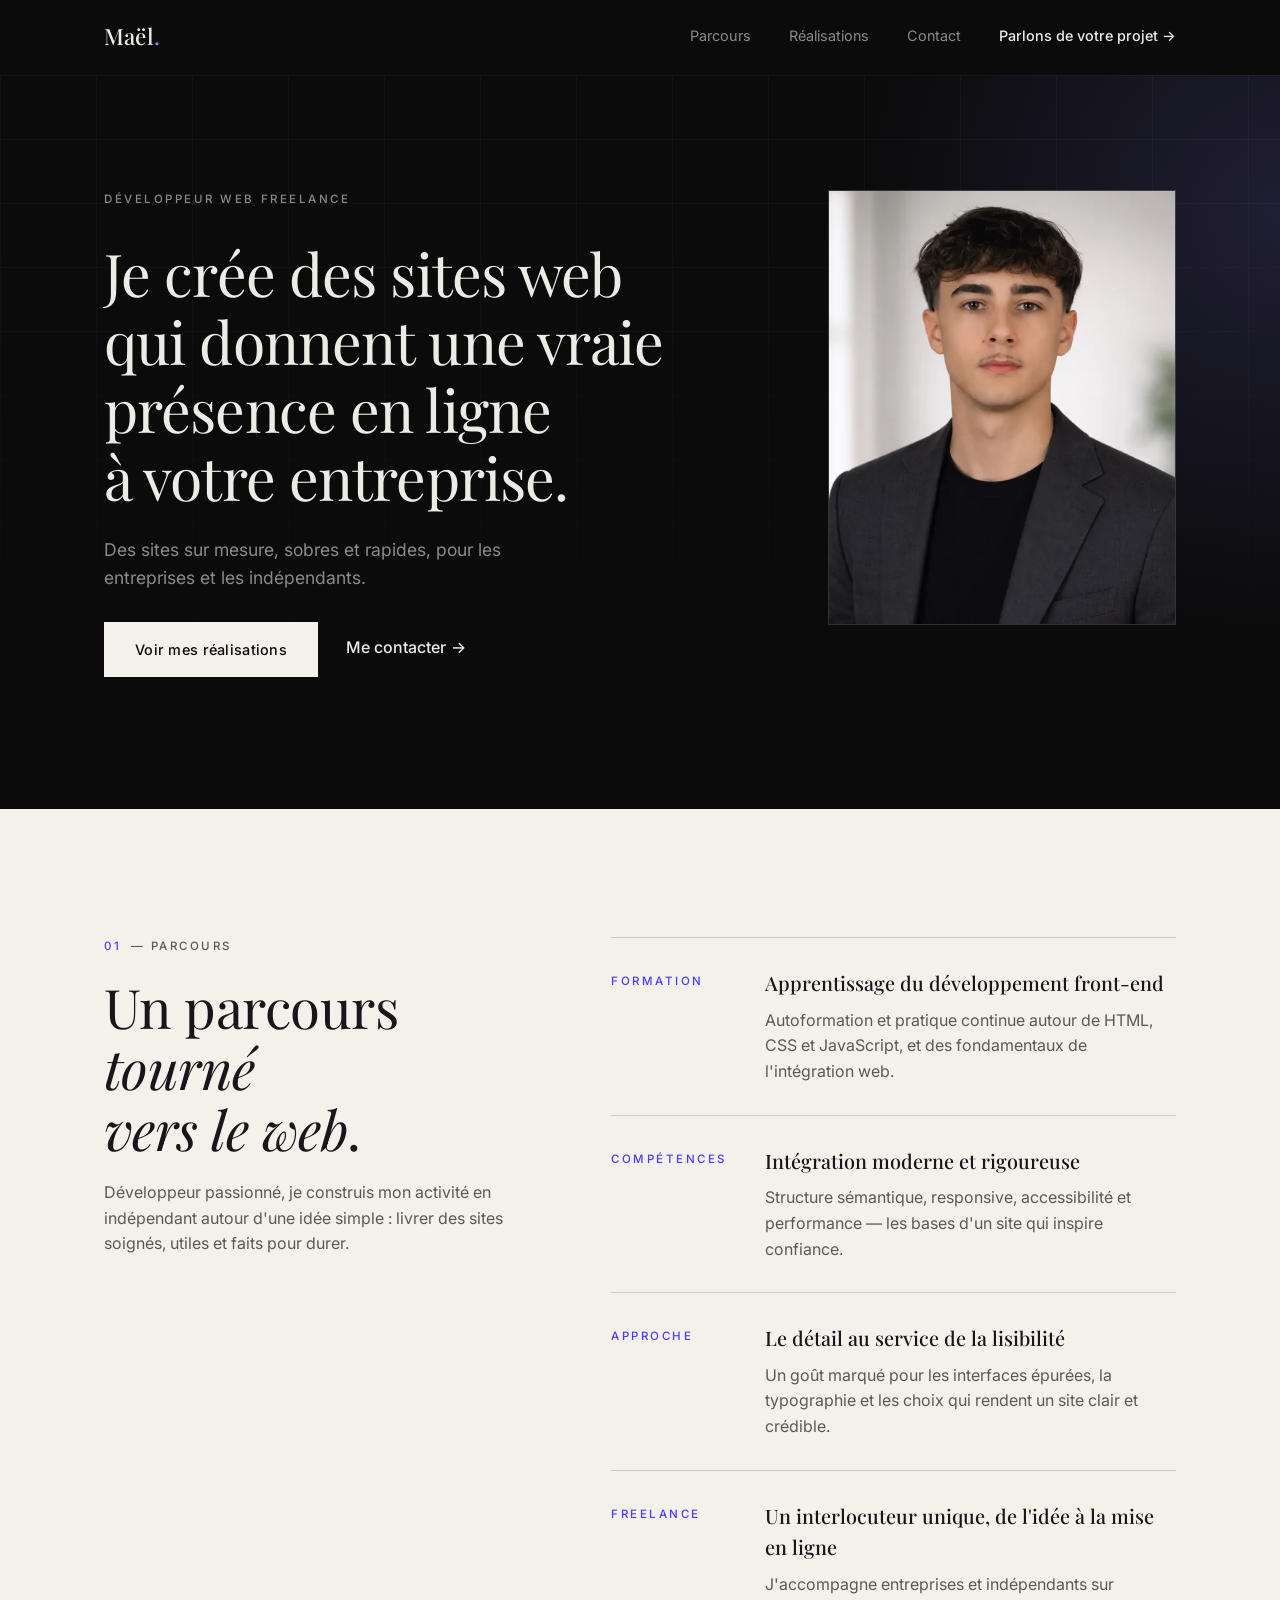
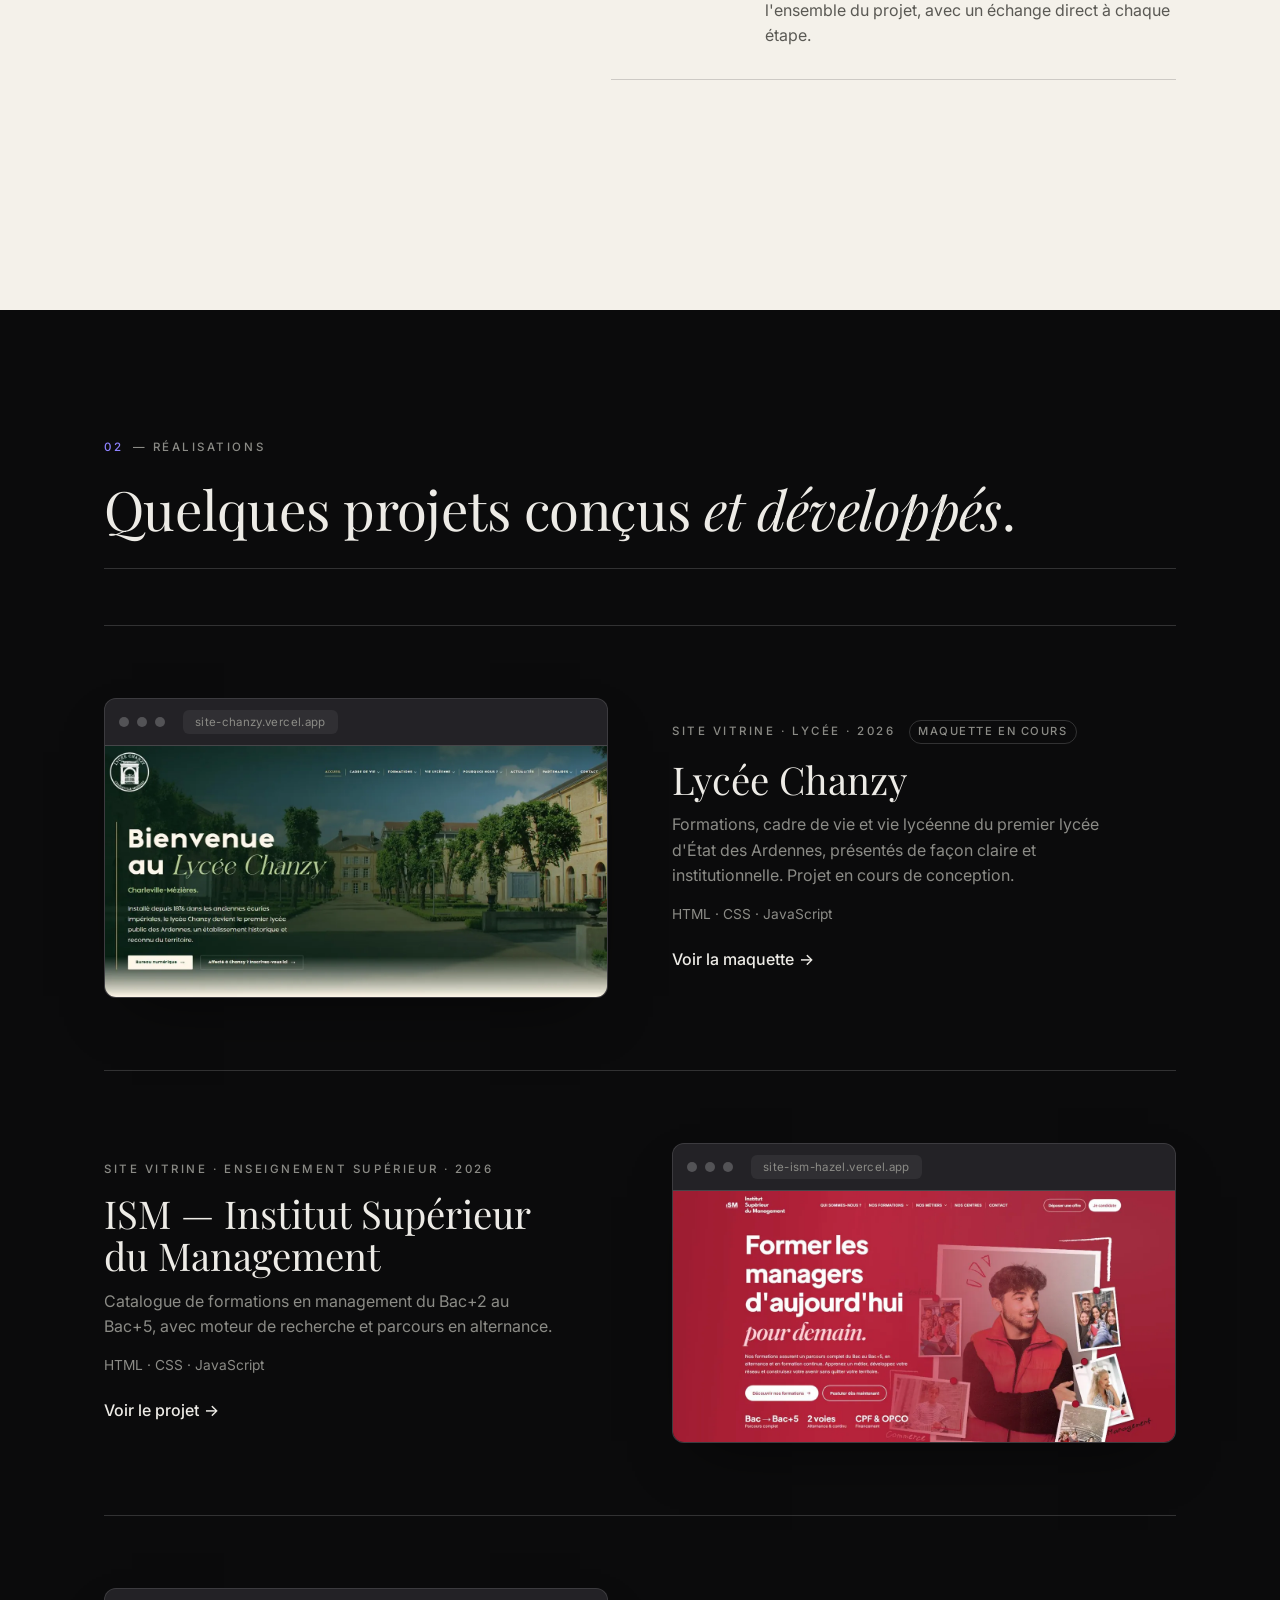
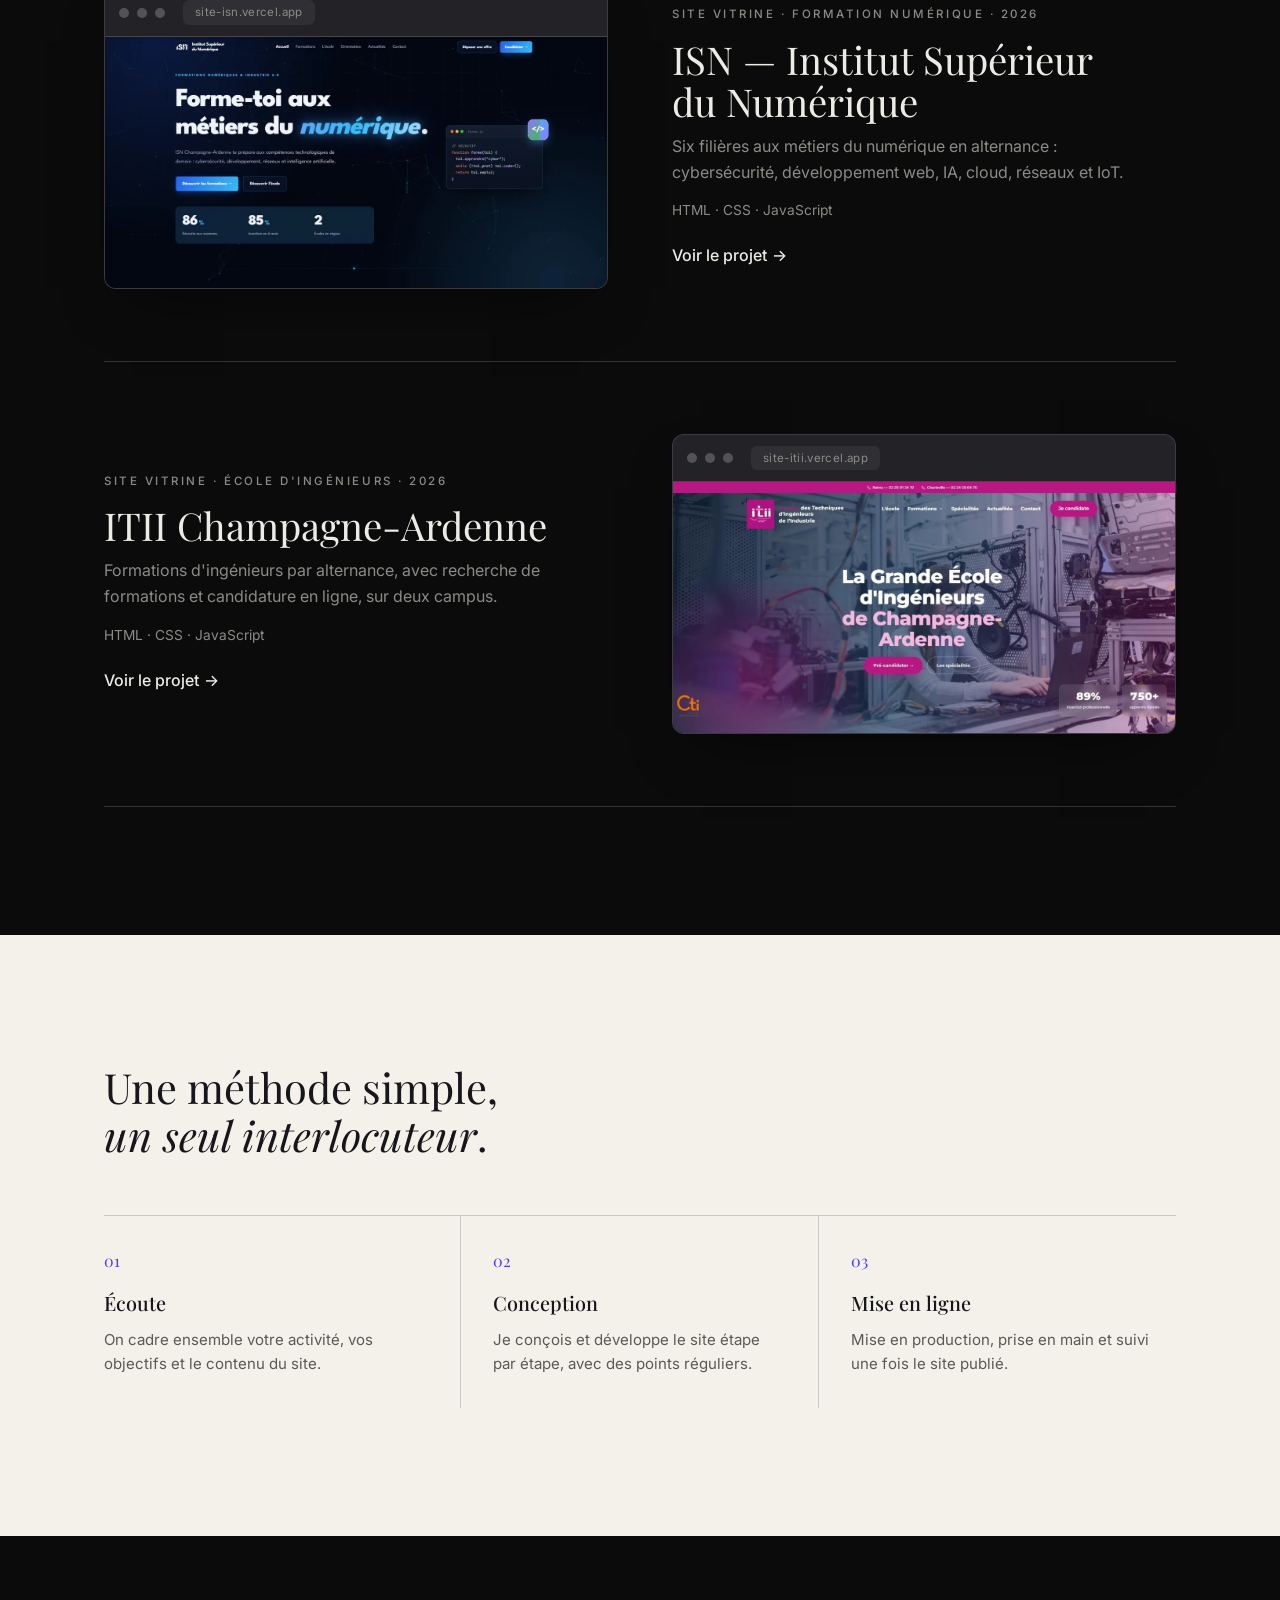
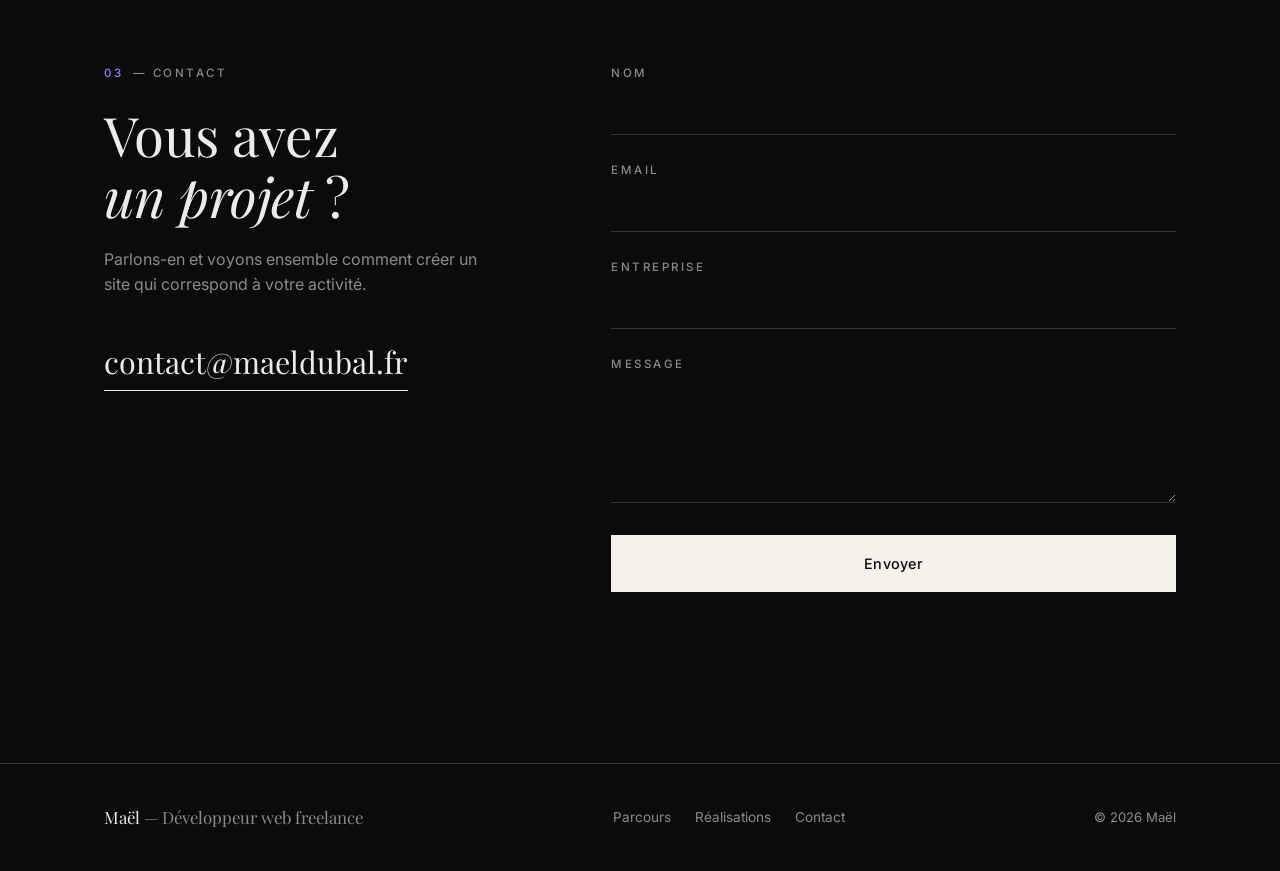
==== index.html @ b2d497e2 "modifs" ====
<!DOCTYPE html>
<html lang="fr">

<head>
  <meta charset="UTF-8" />
  <meta name="viewport" content="width=device-width, initial-scale=1" />
  <meta name="color-scheme" content="dark light" />
  <meta name="theme-color" content="#0B0B0C" />

  <title>Maël — Développeur web freelance</title>
  <meta name="description"
    content="Maël, développeur web freelance. Je conçois des sites vitrines sur mesure, sobres et rapides, pour les entreprises et les indépendants." />
  <meta name="author" content="Maël" />
  <meta name="keywords"
    content="développeur web freelance, création site vitrine, site internet entreprise, site sur mesure, intégration web" />
  <link rel="canonical" href="https://mael.fr/" />

  <!-- Open Graph / réseaux sociaux -->
  <meta property="og:type" content="website" />
  <meta property="og:title" content="Maël — Développeur web freelance" />
  <meta property="og:description"
    content="Je conçois des sites qui donnent une vraie présence en ligne à votre entreprise." />
  <meta property="og:url" content="https://mael.fr/" />
  <meta property="og:image" content="https://mael.fr/img/og-image.jpg" />
  <meta property="og:locale" content="fr_FR" />
  <meta name="twitter:card" content="summary_large_image" />
  <meta name="twitter:title" content="Maël — Développeur web freelance" />
  <meta name="twitter:description"
    content="Je conçois des sites qui donnent une vraie présence en ligne à votre entreprise." />
  <meta name="twitter:image" content="https://mael.fr/img/og-image.jpg" />

  <link rel="icon"
    href="data:image/svg+xml,%3Csvg xmlns='http://www.w3.org/2000/svg' viewBox='0 0 32 32'%3E%3Crect width='32' height='32' fill='%230B0B0C'/%3E%3Ctext x='16' y='23' font-family='Georgia,serif' font-size='20' fill='%23F4F1EA' text-anchor='middle'%3EM%3C/text%3E%3C/svg%3E" />

  <!-- Typographie : Playfair Display (titres) + Inter (texte) -->
  <link rel="preconnect" href="https://fonts.googleapis.com" />
  <link rel="preconnect" href="https://fonts.gstatic.com" crossorigin />
  <link
    href="https://fonts.googleapis.com/css2?family=Inter:wght@400;500&family=Playfair+Display:ital,wght@0,400;0,500;0,600;1,400&display=swap"
    rel="stylesheet" />

  <!-- Styles : 4 fichiers, à charger dans cet ordre -->
  <link rel="stylesheet" href="css/base.css" />
  <link rel="stylesheet" href="css/layout.css" />
  <link rel="stylesheet" href="css/sections.css" />
  <link rel="stylesheet" href="css/responsive.css" />
</head>

<body>
  <a class="skip-link" href="#contenu">Aller au contenu</a>

  <!-- ============================ NAV ============================ -->
  <header class="nav" id="nav">
    <div class="shell nav__inner">
      <a class="nav__brand" href="#accueil">Maël<span>.</span></a>

      <nav class="nav__links" id="nav-menu" aria-label="Navigation principale">
        <a href="#parcours">Parcours</a>
        <a href="#realisations">Réalisations</a>
        <a href="#contact">Contact</a>
        <a href="#contact" class="nav__cta link-arrow">Parlons de votre projet</a>
      </nav>

      <button class="nav__toggle" id="nav-toggle" aria-label="Ouvrir le menu" aria-expanded="false"
        aria-controls="nav-menu">
        <span></span><span></span>
      </button>
    </div>
  </header>

  <main id="contenu">

    <!-- ============================ HERO ============================ -->
    <section class="section section--ink hero" id="accueil">
      <div class="shell hero__grid">
        <div class="hero__head reveal">
          <p class="kicker">Développeur web freelance</p>
          <h1 class="hero__title">
            Je crée des sites web qui donnent une vraie présence en ligne à votre entreprise.
          </h1>
        </div>

        <div class="hero__body reveal">
          <p class="hero__lead">
            Des sites sur mesure, sobres et rapides, pour les entreprises et les indépendants.
          </p>
          <div class="hero__actions">
            <a href="#realisations" class="btn">Voir mes réalisations</a>
            <a href="#contact" class="link-arrow">Me contacter</a>
          </div>
        </div>

        <figure class="hero__figure reveal">
          <div class="frame">
            <img src="img/mael-768.webp"
              srcset="img/mael-480.webp 480w, img/mael-768.webp 768w, img/mael-1024.webp 1024w"
              sizes="(max-width: 900px) 340px, 400px" alt="Portrait de Maël, développeur web freelance" width="1024"
              height="1536" fetchpriority="high" />
          </div>
        </figure>
      </div>
    </section>

    <!-- ============================ 01 · PARCOURS ============================ -->
    <section class="section section--paper" id="parcours">
      <div class="shell split">
        <div class="split__aside reveal">
          <p class="section__index"><span>01</span> — Parcours</p>
          <h2 class="section__title">Un parcours <em>tourné vers le web</em>.</h2>
          <p class="section__note">
            Développeur passionné, je construis mon activité en indépendant autour d'une
            idée simple : livrer des sites soignés, utiles et faits pour durer.
          </p>
        </div>

        <div class="split__main">
          <ol class="path">
            <li class="path__row reveal">
              <span class="path__label">Formation</span>
              <div class="path__body">
                <h3>Apprentissage du développement front-end</h3>
                <p>Autoformation et pratique continue autour de HTML, CSS et JavaScript, et des fondamentaux de
                  l'intégration web.</p>
              </div>
            </li>
            <li class="path__row reveal">
              <span class="path__label">Compétences</span>
              <div class="path__body">
                <h3>Intégration moderne et rigoureuse</h3>
                <p>Structure sémantique, responsive, accessibilité et performance — les bases d'un site qui inspire
                  confiance.</p>
              </div>
            </li>
            <li class="path__row reveal">
              <span class="path__label">Approche</span>
              <div class="path__body">
                <h3>Le détail au service de la lisibilité</h3>
                <p>Un goût marqué pour les interfaces épurées, la typographie et les choix qui rendent un site clair et
                  crédible.</p>
              </div>
            </li>
            <li class="path__row reveal">
              <span class="path__label">Freelance</span>
              <div class="path__body">
                <h3>Un interlocuteur unique, de l'idée à la mise en ligne</h3>
                <p>J'accompagne entreprises et indépendants sur l'ensemble du projet, avec un échange direct à chaque
                  étape.</p>
              </div>
            </li>
          </ol>

          <p class="stack reveal">
            <span class="stack__label">Technologies</span>
            HTML&nbsp;· CSS&nbsp;· JavaScript&nbsp;· Git&nbsp;· Figma&nbsp;· Performance&nbsp;· SEO&nbsp;· Accessibilité
          </p>
        </div>
      </div>
    </section>

    <!-- ============================ 02 · RÉALISATIONS ============================ -->
    <section class="section section--ink" id="realisations">
      <div class="shell">
        <header class="section__head reveal">
          <p class="section__index"><span>02</span> — Réalisations</p>
          <h2 class="section__title">Quelques projets conçus <em>et développés</em>.</h2>
        </header>

        <div class="cases">

          <!-- Projet — dupliquez cet <article> pour ajouter une réalisation -->
          <article class="case reveal">
            <div class="case__media">
              <div class="browser">
                <div class="browser__bar" aria-hidden="true">
                  <span class="browser__dot"></span><span class="browser__dot"></span><span class="browser__dot"></span>
                  <span class="browser__url">site-chanzy.vercel.app</span>
                </div>
                <img class="browser__shot" src="img/projects/chanzy.webp"
                  alt="Aperçu de la page d'accueil du site du Lycée Chanzy" width="1280" height="640" loading="lazy"
                  decoding="async" />
              </div>
            </div>
            <div class="case__info">
              <p class="case__meta">Site vitrine · Lycée · 2026 <span class="case__wip">Maquette en cours</span></p>
              <h3 class="case__title">Lycée Chanzy</h3>
              <p class="case__desc">Formations, cadre de vie et vie lycéenne du premier lycée d'État des Ardennes,
                présentés de façon claire et institutionnelle. Projet en cours de conception.</p>
              <p class="case__stack">HTML · CSS · JavaScript</p>
              <a href="https://site-chanzy.vercel.app/" class="link-arrow" rel="noopener" target="_blank">Voir la
                maquette</a>
            </div>
          </article>

          <article class="case reveal">
            <div class="case__media">
              <div class="browser">
                <div class="browser__bar" aria-hidden="true">
                  <span class="browser__dot"></span><span class="browser__dot"></span><span class="browser__dot"></span>
                  <span class="browser__url">site-ism-hazel.vercel.app</span>
                </div>
                <img class="browser__shot" src="img/projects/ism.webp"
                  alt="Aperçu de la page d'accueil du site de l'ISM" width="1280" height="640" loading="lazy"
                  decoding="async" />
              </div>
            </div>
            <div class="case__info">
              <p class="case__meta">Site vitrine · Enseignement supérieur · 2026</p>
              <h3 class="case__title">ISM — Institut Supérieur du Management</h3>
              <p class="case__desc">Catalogue de formations en management du Bac+2 au Bac+5, avec moteur de recherche et
                parcours en alternance.</p>
              <p class="case__stack">HTML · CSS · JavaScript</p>
              <a href="https://site-ism-hazel.vercel.app/" class="link-arrow" rel="noopener" target="_blank">Voir le
                projet</a>
            </div>
          </article>

          <article class="case reveal">
            <div class="case__media">
              <div class="browser">
                <div class="browser__bar" aria-hidden="true">
                  <span class="browser__dot"></span><span class="browser__dot"></span><span class="browser__dot"></span>
                  <span class="browser__url">site-isn.vercel.app</span>
                </div>
                <img class="browser__shot" src="img/projects/isn.webp"
                  alt="Aperçu de la page d'accueil du site de l'ISN" width="1280" height="640" loading="lazy"
                  decoding="async" />
              </div>
            </div>
            <div class="case__info">
              <p class="case__meta">Site vitrine · Formation numérique · 2026</p>
              <h3 class="case__title">ISN — Institut Supérieur du Numérique</h3>
              <p class="case__desc">Six filières aux métiers du numérique en alternance : cybersécurité, développement
                web, IA, cloud, réseaux et IoT.</p>
              <p class="case__stack">HTML · CSS · JavaScript</p>
              <a href="https://site-isn.vercel.app/" class="link-arrow" rel="noopener" target="_blank">Voir le
                projet</a>
            </div>
          </article>

          <article class="case reveal">
            <div class="case__media">
              <div class="browser">
                <div class="browser__bar" aria-hidden="true">
                  <span class="browser__dot"></span><span class="browser__dot"></span><span class="browser__dot"></span>
                  <span class="browser__url">site-itii.vercel.app</span>
                </div>
                <img class="browser__shot" src="img/projects/itii.webp"
                  alt="Aperçu de la page d'accueil du site de l'ITII Champagne-Ardenne" width="1280" height="640"
                  loading="lazy" decoding="async" />
              </div>
            </div>
            <div class="case__info">
              <p class="case__meta">Site vitrine · École d'ingénieurs · 2026</p>
              <h3 class="case__title">ITII Champagne-Ardenne</h3>
              <p class="case__desc">Formations d'ingénieurs par alternance, avec recherche de formations et candidature
                en ligne, sur deux campus.</p>
              <p class="case__stack">HTML · CSS · JavaScript</p>
              <a href="https://site-itii.vercel.app/" class="link-arrow" rel="noopener" target="_blank">Voir le
                projet</a>
            </div>
          </article>

        </div>
      </div>
    </section>

    <!-- ============================ APPROCHE ============================ -->
    <section class="section section--paper approach">
      <div class="shell">
        <p class="approach__lead reveal">Une méthode simple, <em>un seul interlocuteur</em>.</p>
        <div class="approach__steps">
          <div class="approach__step reveal">
            <span>01</span>
            <h3>Écoute</h3>
            <p>On cadre ensemble votre activité, vos objectifs et le contenu du site.</p>
          </div>
          <div class="approach__step reveal">
            <span>02</span>
            <h3>Conception</h3>
            <p>Je conçois et développe le site étape par étape, avec des points réguliers.</p>
          </div>
          <div class="approach__step reveal">
            <span>03</span>
            <h3>Mise en ligne</h3>
            <p>Mise en production, prise en main et suivi une fois le site publié.</p>
          </div>
        </div>
      </div>
    </section>

    <!-- ============================ 03 · CONTACT ============================ -->
    <section class="section section--ink" id="contact">
      <div class="shell split">
        <div class="split__aside reveal">
          <p class="section__index"><span>03</span> — Contact</p>
          <h2 class="section__title">Vous avez <em>un projet</em> ?</h2>
          <p class="section__note">
            Parlons-en et voyons ensemble comment créer un site qui correspond à votre activité.
          </p>
          <a href="mailto:contact@maeldubal.fr" class="contact__mail">contact@maeldubal.fr</a>
        </div>

        <form class="split__main form" id="contact-form" novalidate>
          <div class="field">
            <label for="f-nom">Nom</label>
            <input type="text" id="f-nom" name="nom" autocomplete="name" required />
          </div>
          <div class="field">
            <label for="f-email">Email</label>
            <input type="email" id="f-email" name="email" autocomplete="email" required />
          </div>
          <div class="field">
            <label for="f-entreprise">Entreprise</label>
            <input type="text" id="f-entreprise" name="entreprise" autocomplete="organization" />
          </div>
          <div class="field">
            <label for="f-message">Message</label>
            <textarea id="f-message" name="message" rows="4" required></textarea>
          </div>
          <button type="submit" class="btn btn--wide">Envoyer</button>
          <p class="form__feedback" id="form-feedback" role="status" aria-live="polite"></p>
        </form>
      </div>
    </section>

  </main>

  <!-- ============================ FOOTER ============================ -->
  <footer class="footer">
    <div class="shell footer__inner">
      <p class="footer__brand">Maël <span>— Développeur web freelance</span></p>
      <nav class="footer__nav" aria-label="Navigation du pied de page">
        <a href="#parcours">Parcours</a>
        <a href="#realisations">Réalisations</a>
        <a href="#contact">Contact</a>
      </nav>
      <p class="footer__copy">© <span id="year">2026</span> Maël</p>
    </div>
  </footer>

  <!-- Scripts : 3 modules indépendants -->
  <script src="js/navigation.js" defer></script>
  <script src="js/reveal.js" defer></script>
  <script src="js/contact.js" defer></script>
</body>

</html>
---- css/base.css ----
/* =====================================================================
   base.css — Fondations
   Variables, reset, typographie transversale, liens, boutons.
   Charger AVANT layout.css, sections.css, responsive.css.
   ===================================================================== */

:root {
  /* Couleurs de base */
  --ink:        #0B0B0C;   /* sections sombres */
  --paper:      #F4F1EA;   /* sections claires (blanc cassé chaud) */
  --ink-fg:     #EDEBE6;
  --ink-muted:  #8B8B86;
  --ink-rule:   rgba(255, 255, 255, 0.16);
  --paper-fg:   #17161A;
  --paper-muted:#5A5954;
  --paper-rule: rgba(0, 0, 0, 0.16);

  /* Accent — utilisé avec parcimonie (numéros de section, un lien) */
  --accent-on-paper: #4B3BFF;
  --accent-on-ink:   #8E82FF;

  /* Typographie */
  --font-body:    "Inter", system-ui, -apple-system, "Segoe UI", Roboto, sans-serif;
  --font-display: "Playfair Display", Georgia, "Times New Roman", serif;

  /* Rythme */
  --shell: 1200px;
  --gutter: clamp(20px, 5vw, 64px);
  --ease: cubic-bezier(0.22, 1, 0.36, 1);
}

/* --------------------------------------------------------------------- */
/* Reset                                                                 */
/* --------------------------------------------------------------------- */
*, *::before, *::after { box-sizing: border-box; }
* { margin: 0; }

html { scroll-behavior: smooth; -webkit-text-size-adjust: 100%; }

body {
  font-family: var(--font-body);
  background: var(--ink);
  color: var(--ink-fg);
  font-size: 1rem;
  line-height: 1.6;
  -webkit-font-smoothing: antialiased;
  text-rendering: optimizeLegibility;
  overflow-x: hidden;
}

img { max-width: 100%; display: block; height: auto; }
a { color: inherit; text-decoration: none; }
ul, ol { list-style: none; padding: 0; }
button, input, textarea { font: inherit; color: inherit; }

:focus-visible {
  outline: 2px solid currentColor;
  outline-offset: 3px;
}

.skip-link {
  position: absolute;
  left: -999px;
  top: 0;
  background: var(--accent-on-paper);
  color: #fff;
  padding: 10px 16px;
  z-index: 100;
}
.skip-link:focus { left: 0; }

/* --------------------------------------------------------------------- */
/* Typographie transversale                                              */
/* --------------------------------------------------------------------- */
.kicker,
.section__index,
.path__label,
.stack__label,
.form label,
.case__meta {
  font-size: 0.72rem;
  letter-spacing: 0.22em;
  text-transform: uppercase;
  font-weight: 500;
}

.section__index { color: var(--muted); margin-bottom: 22px; }
.section__index span { color: var(--accent); margin-right: 4px; }

.section__title {
  font-family: var(--font-display);
  font-weight: 400;
  font-size: clamp(2rem, 4.6vw, 3.4rem);
  line-height: 1.12;
  letter-spacing: -0.01em;
  text-wrap: balance;
}
.section__title em { font-style: italic; }

.section__note { color: var(--muted); margin-top: 20px; max-width: 40ch; }

.section__head {
  border-bottom: 1px solid var(--rule);
  padding-bottom: 28px;
  margin-bottom: 56px;
}

/* --------------------------------------------------------------------- */
/* Liens et boutons                                                      */
/* --------------------------------------------------------------------- */

/* Lien texte avec flèche + soulignement animé */
.link-arrow {
  display: inline-flex;
  align-items: baseline;
  gap: 0.5ch;
  font-weight: 500;
  padding-bottom: 3px;
  background: linear-gradient(currentColor, currentColor) left bottom / 0% 1px no-repeat;
  transition: background-size 0.35s var(--ease);
}
.link-arrow::after { content: "\2192"; transition: transform 0.35s var(--ease); }
.link-arrow:hover { background-size: 100% 1px; }
.link-arrow:hover::after { transform: translateX(4px); }

/* Bouton plein, rectangulaire, sans ombre */
.btn {
  display: inline-flex;
  align-items: center;
  justify-content: center;
  padding: 15px 30px;
  background: var(--btn-bg);
  color: var(--btn-fg);
  font-weight: 500;
  font-size: 0.9rem;
  letter-spacing: 0.02em;
  border: 1px solid var(--btn-bg);
  transition: background 0.25s var(--ease), color 0.25s var(--ease);
}
.btn:hover { background: transparent; color: var(--fg); border-color: currentColor; }
.btn--wide { align-self: flex-start; padding: 16px 44px; margin-top: 6px; }

/* --------------------------------------------------------------------- */
/* Apparition au scroll (discrète) — activée par js/reveal.js            */
/* --------------------------------------------------------------------- */
.reveal {
  opacity: 0;
  transform: translateY(14px);
  transition: opacity 0.6s var(--ease), transform 0.6s var(--ease);
}
.reveal.is-visible { opacity: 1; transform: none; }
.cases .reveal:nth-child(2) { transition-delay: 0.05s; }
.approach__steps .reveal:nth-child(2) { transition-delay: 0.05s; }
.approach__steps .reveal:nth-child(3) { transition-delay: 0.1s; }
---- css/layout.css ----
/* =====================================================================
   layout.css — Ossature
   Conteneur, contextes de section (sombre / clair), navbar, footer,
   disposition en deux colonnes. Charger APRÈS base.css.
   ===================================================================== */

/* --------------------------------------------------------------------- */
/* Conteneur + contextes de section                                      */
/* --------------------------------------------------------------------- */
.shell {
  width: 100%;
  max-width: var(--shell);
  margin-inline: auto;
  padding-inline: var(--gutter);
}

.section { padding-block: clamp(64px, 11vw, 128px); }

.section--ink {
  --fg: var(--ink-fg);
  --muted: var(--ink-muted);
  --rule: var(--ink-rule);
  --accent: var(--accent-on-ink);
  --btn-bg: var(--paper);
  --btn-fg: var(--ink);
  background: var(--ink);
  color: var(--fg);
}
.section--paper {
  --fg: var(--paper-fg);
  --muted: var(--paper-muted);
  --rule: var(--paper-rule);
  --accent: var(--accent-on-paper);
  --btn-bg: var(--ink);
  --btn-fg: var(--paper);
  background: var(--paper);
  color: var(--fg);
}

/* --------------------------------------------------------------------- */
/* Navbar                                                                */
/* --------------------------------------------------------------------- */
.nav {
  position: sticky;
  top: 0;
  z-index: 50;
  background: var(--ink);
  border-bottom: 1px solid transparent;
  transition: border-color 0.3s var(--ease), background 0.3s var(--ease);
}
.nav.is-scrolled { border-bottom-color: var(--ink-rule); }

.nav__inner {
  display: flex;
  align-items: center;
  justify-content: space-between;
  height: 74px;
}

.nav__brand {
  font-family: var(--font-display);
  font-size: 1.4rem;
  font-weight: 500;
  letter-spacing: 0.01em;
}
.nav__brand span { color: var(--accent-on-ink); }

.nav__links { display: flex; align-items: center; gap: 38px; }
.nav__links a:not(.nav__cta) {
  font-size: 0.9rem;
  color: var(--ink-muted);
  padding-bottom: 3px;
  background: linear-gradient(currentColor, currentColor) left bottom / 0% 1px no-repeat;
  transition: color 0.2s var(--ease), background-size 0.35s var(--ease);
}
.nav__links a:not(.nav__cta):hover { color: var(--ink-fg); background-size: 100% 1px; }
.nav__cta { font-size: 0.9rem; color: var(--ink-fg); }

.nav__toggle {
  display: none;
  flex-direction: column;
  gap: 6px;
  width: 44px;
  height: 44px;
  align-items: center;
  justify-content: center;
  background: none;
  border: 1px solid var(--ink-rule);
  cursor: pointer;
}
.nav__toggle span {
  width: 20px; height: 1px;
  background: var(--ink-fg);
  transition: transform 0.3s var(--ease), opacity 0.3s var(--ease);
}
.nav.is-open .nav__toggle span:nth-child(1) { transform: translateY(3.5px) rotate(45deg); }
.nav.is-open .nav__toggle span:nth-child(2) { transform: translateY(-3.5px) rotate(-45deg); }

/* --------------------------------------------------------------------- */
/* Disposition en deux colonnes (Parcours, Contact)                      */
/* --------------------------------------------------------------------- */
.split {
  display: grid;
  grid-template-columns: minmax(0, 0.85fr) minmax(0, 1.15fr);
  gap: clamp(40px, 7vw, 96px);
  align-items: start;
}
.split__aside { position: sticky; top: 108px; }

/* --------------------------------------------------------------------- */
/* Footer                                                                */
/* --------------------------------------------------------------------- */
.footer {
  background: var(--ink);
  color: var(--ink-fg);
  border-top: 1px solid var(--ink-rule);
  padding-block: 40px;
}
.footer__inner {
  display: flex;
  flex-wrap: wrap;
  align-items: center;
  justify-content: space-between;
  gap: 18px;
}
.footer__brand { font-family: var(--font-display); font-size: 1.05rem; }
.footer__brand span { color: var(--ink-muted); }
.footer__nav { display: flex; gap: 24px; }
.footer__nav a { font-size: 0.85rem; color: var(--ink-muted); transition: color 0.2s var(--ease); }
.footer__nav a:hover { color: var(--ink-fg); }
.footer__copy { font-size: 0.82rem; color: var(--ink-muted); }
---- css/sections.css ----
/* =====================================================================
   sections.css — Contenu
   Hero, Parcours, Réalisations, Approche, Contact.
   Charger APRÈS base.css et layout.css.
   ===================================================================== */

/* --------------------------------------------------------------------- */
/* Hero                                                                  */
/* --------------------------------------------------------------------- */
.hero {
  position: relative;
  padding-block: clamp(64px, 9vw, 116px) clamp(76px, 11vw, 132px);
}

/* Fond décoratif derrière le hero — adaptation sombre de background-snippets.tsx :
   grille très discrète + halo d'accent en haut à droite. */
.hero::before,
.hero::after {
  content: "";
  position: absolute;
  inset: 0;
  z-index: 0;
  pointer-events: none;
}
.hero::before {
  background-image:
    linear-gradient(to right, rgba(255, 255, 255, 0.035) 1px, transparent 1px),
    linear-gradient(to bottom, rgba(255, 255, 255, 0.035) 1px, transparent 1px);
  background-size: 6rem 4rem;
  -webkit-mask-image: linear-gradient(to bottom, #000 0%, transparent 92%);
          mask-image: linear-gradient(to bottom, #000 0%, transparent 92%);
}
.hero::after {
  background: radial-gradient(600px circle at 100% 140px,
              rgba(142, 130, 255, 0.16), transparent 70%);
}

.hero__grid {
  position: relative;
  z-index: 1;                            /* contenu au-dessus du fond décoratif */
  display: grid;
  grid-template-columns: 1.75fr 1fr;
  column-gap: clamp(56px, 9vw, 132px);   /* photo écartée du texte */
  row-gap: clamp(14px, 2vw, 24px);       /* espace entre le titre et le pitch/boutons */
  align-items: start;
}

/* Colonne gauche scindée : le titre en haut (rangée 1), le reste en dessous.
   La photo garde sa hauteur naturelle (ratio 4/5), calée en haut en regard du
   titre. height:0 => elle ne compte pas dans la hauteur de la rangée : elle
   déborde librement dans l'espace vide de la colonne droite, sans écarter le
   titre du texte qui suit (contrôlé uniquement par row-gap). */
.hero__head   { grid-column: 1; grid-row: 1; }
.hero__figure { grid-column: 2; grid-row: 1; align-self: start; height: 0; }
.hero__body {
  grid-column: 1;
  grid-row: 2;
  display: flex;
  flex-direction: column;
  align-items: flex-start;
  gap: 30px;
}

.kicker { color: var(--muted); display: block; margin-bottom: 30px; }

.hero__title {
  font-family: var(--font-display);
  font-weight: 400;
  font-size: clamp(2.1rem, 4.6vw, 3.7rem);
  line-height: 1.16;
  letter-spacing: -0.015em;
  max-width: 20ch;
  text-wrap: balance;
}

.hero__lead {
  color: var(--muted);
  font-size: 1.1rem;
  max-width: 42ch;
}

.hero__actions {
  display: flex;
  flex-wrap: wrap;
  align-items: center;
  gap: 28px;
}

/* Cadre photo : rectangle net, filet fin, proportions 4/5 conservées. */
.hero__figure { margin: 0; }
.frame {
  width: 100%;
  border: 1px solid var(--rule);
  aspect-ratio: 4 / 5;
  overflow: hidden;
}
/* object-position : on protège le visage (cadrage vers le haut) */
.frame img { width: 100%; height: 100%; object-fit: cover; object-position: 50% 18%; }
.frame__placeholder {
  width: 100%; height: 100%;
  display: grid;
  place-items: center;
  color: var(--muted);
  font-size: 0.72rem;
  letter-spacing: 0.22em;
}

/* --------------------------------------------------------------------- */
/* Parcours                                                              */
/* --------------------------------------------------------------------- */
.path { border-top: 1px solid var(--rule); }
.path__row {
  display: grid;
  grid-template-columns: 130px 1fr;
  gap: 24px;
  padding: 30px 0;
  border-bottom: 1px solid var(--rule);
}
.path__label { color: var(--accent); padding-top: 4px; }
.path__body h3 {
  font-family: var(--font-display);
  font-weight: 500;
  font-size: 1.24rem;
  margin-bottom: 8px;
}
.path__body p { color: var(--muted); max-width: 56ch; }

.stack {
  margin-top: 40px;
  color: var(--muted);
  line-height: 1.9;
}
.stack__label {
  display: block;
  color: var(--fg);
  margin-bottom: 10px;
}

/* --------------------------------------------------------------------- */
/* Réalisations — lignes éditoriales alternées                           */
/* --------------------------------------------------------------------- */
.cases { border-top: 1px solid var(--rule); }

.case {
  display: grid;
  grid-template-columns: 1fr 1fr;
  gap: clamp(28px, 5vw, 72px);
  align-items: center;
  padding: clamp(40px, 6vw, 72px) 0;
  border-bottom: 1px solid var(--rule);
}
.case:nth-child(even) .case__media { order: 2; }

.case__media { border: 0; overflow: visible; }

/* Cadre navigateur autour de la capture */
.browser {
  border: 1px solid var(--rule);
  border-radius: 12px;
  overflow: hidden;
  background: #17161A;
  box-shadow: 0 26px 60px -28px rgba(0, 0, 0, 0.6);
}
.browser__bar {
  display: flex;
  align-items: center;
  gap: 8px;
  padding: 11px 14px;
  background: rgba(255, 255, 255, 0.05);
  border-bottom: 1px solid var(--rule);
}
.browser__dot {
  width: 10px; height: 10px;
  flex: none;
  border-radius: 50%;
  background: rgba(255, 255, 255, 0.22);
}
.browser__url {
  margin-left: 10px;
  padding: 3px 12px;
  border-radius: 6px;
  background: rgba(255, 255, 255, 0.06);
  color: var(--muted);
  font-size: 0.72rem;
  letter-spacing: 0.03em;
  white-space: nowrap;
  overflow: hidden;
  text-overflow: ellipsis;
}
.browser__shot {
  display: block;
  width: 100%;
  height: auto;
  transition: transform 0.6s var(--ease);
}
.case:hover .browser__shot { transform: scale(1.03); }

@media (prefers-reduced-motion: reduce) {
  .case:hover .browser__shot { transform: none; }
}

.case__meta { color: var(--muted); margin-bottom: 14px; }
.case__wip {
  display: inline-block;
  margin-left: 8px;
  padding: 2px 8px;
  border: 1px solid var(--rule);
  border-radius: 999px;
  font-size: 0.7rem;
  letter-spacing: 0.14em;
  text-transform: uppercase;
  color: var(--muted);
  vertical-align: middle;
}
.case__title {
  font-family: var(--font-display);
  font-weight: 400;
  font-size: clamp(1.6rem, 3.4vw, 2.4rem);
  line-height: 1.1;
  margin-bottom: 12px;
  text-wrap: balance;
}
.case__desc { color: var(--muted); max-width: 46ch; }
.case__stack { color: var(--muted); font-size: 0.86rem; margin: 14px 0 22px; }

/* --------------------------------------------------------------------- */
/* Approche                                                              */
/* --------------------------------------------------------------------- */
.approach__lead {
  font-family: var(--font-display);
  font-weight: 400;
  font-size: clamp(1.7rem, 3.8vw, 2.6rem);
  line-height: 1.15;
  max-width: 22ch;
  margin-bottom: 56px;
  text-wrap: balance;
}
.approach__lead em { font-style: italic; }

.approach__steps {
  display: grid;
  grid-template-columns: repeat(3, 1fr);
  border-top: 1px solid var(--rule);
}
.approach__step {
  padding: 32px 32px 32px 0;
  border-right: 1px solid var(--rule);
}
.approach__step:last-child { border-right: 0; padding-right: 0; }
.approach__step + .approach__step { padding-left: 32px; }
.approach__step span {
  font-family: var(--font-display);
  font-size: 1rem;
  color: var(--accent);
}
.approach__step h3 {
  font-family: var(--font-display);
  font-weight: 500;
  font-size: 1.24rem;
  margin: 14px 0 8px;
}
.approach__step p { color: var(--muted); font-size: 0.94rem; }

/* --------------------------------------------------------------------- */
/* Contact                                                               */
/* --------------------------------------------------------------------- */
.contact__mail {
  display: inline-block;
  font-family: var(--font-display);
  font-size: clamp(1.3rem, 3vw, 1.9rem);
  margin-top: 40px;
  padding-bottom: 4px;
  border-bottom: 1px solid currentColor;
  transition: color 0.2s var(--ease);
}
.contact__mail:hover { color: var(--accent); }

.contact__links { display: flex; gap: 26px; margin-top: 22px; }
.contact__links a {
  font-size: 0.9rem;
  color: var(--muted);
  padding-bottom: 3px;
  background: linear-gradient(currentColor, currentColor) left bottom / 0% 1px no-repeat;
  transition: color 0.2s var(--ease), background-size 0.35s var(--ease);
}
.contact__links a:hover { color: var(--fg); background-size: 100% 1px; }

/* Formulaire : champs soulignés, sans cadre ni coin arrondi */
.form { display: grid; gap: 26px; }
.field { display: grid; gap: 10px; }
.field label { color: var(--muted); }
.field input,
.field textarea {
  background: transparent;
  border: 0;
  border-bottom: 1px solid var(--rule);
  padding: 8px 0;
  color: var(--fg);
  resize: vertical;
  transition: border-color 0.2s var(--ease);
}
.field input::placeholder,
.field textarea::placeholder { color: var(--muted); }
.field input:focus,
.field textarea:focus { outline: none; border-bottom-color: var(--fg); }
.field.is-invalid input,
.field.is-invalid textarea { border-bottom-color: #d4574e; }

.form__feedback { font-size: 0.88rem; color: var(--muted); min-height: 1.2em; }
.form__feedback.is-error { color: #d4574e; }
---- css/responsive.css ----
/* =====================================================================
   responsive.css — Points de rupture
   Toutes les media queries réunies ici pour ajuster le responsive
   depuis un seul fichier. Charger EN DERNIER.
   ===================================================================== */

/* Tablette / petit portable ------------------------------------------- */
@media (max-width: 900px) {
  /* Deux colonnes -> une seule (Parcours, Contact) */
  .split { grid-template-columns: 1fr; gap: 48px; }
  .split__aside { position: static; }

  /* Hero : titre -> photo -> texte, empilés */
  .hero__grid { grid-template-columns: 1fr; align-items: start; row-gap: 36px; }
  .hero__head   { grid-column: 1; grid-row: 1; }
  .hero__figure { grid-column: 1; grid-row: 2; height: auto; max-width: 340px; }
  .hero__body   { grid-column: 1; grid-row: 3; }

  /* Navbar -> menu mobile */
  .nav__toggle { display: flex; }
  .nav__links {
    position: fixed;
    inset: 74px 0 auto 0;
    flex-direction: column;
    align-items: flex-start;
    gap: 4px;
    padding: 24px var(--gutter) 32px;
    background: var(--ink);
    border-bottom: 1px solid var(--ink-rule);
    transform: translateY(-8px);
    opacity: 0;
    pointer-events: none;
    transition: transform 0.3s var(--ease), opacity 0.3s var(--ease);
  }
  .nav.is-open .nav__links { transform: none; opacity: 1; pointer-events: auto; }
  .nav__links a { padding-block: 12px; font-size: 1.05rem; }
  .nav__cta { margin-top: 8px; }
}

/* Approche : colonnes -> pile --------------------------------------- */
@media (max-width: 820px) {
  .approach__steps { grid-template-columns: 1fr; }
  .approach__step,
  .approach__step + .approach__step {
    border-right: 0;
    border-bottom: 1px solid var(--rule);
    padding: 26px 0;
  }
  .approach__step:last-child { border-bottom: 0; }
}

/* Réalisations : image et texte empilés ---------------------------- */
@media (max-width: 760px) {
  .case { grid-template-columns: 1fr; gap: 22px; }
  .case:nth-child(even) .case__media { order: 0; }
}

/* Mobile ----------------------------------------------------------- */
@media (max-width: 560px) {
  .path__row { grid-template-columns: 1fr; gap: 10px; }
  .hero__actions { flex-direction: column; align-items: flex-start; gap: 20px; }
  .btn { width: 100%; }
  .footer__inner { flex-direction: column; align-items: flex-start; }
}

/* Mouvement réduit ----------------------------------------------------- */
@media (prefers-reduced-motion: reduce) {
  html { scroll-behavior: auto; }
  *, *::before, *::after {
    animation-duration: 0.01ms !important;
    transition-duration: 0.01ms !important;
  }
  .reveal { opacity: 1; transform: none; }
}
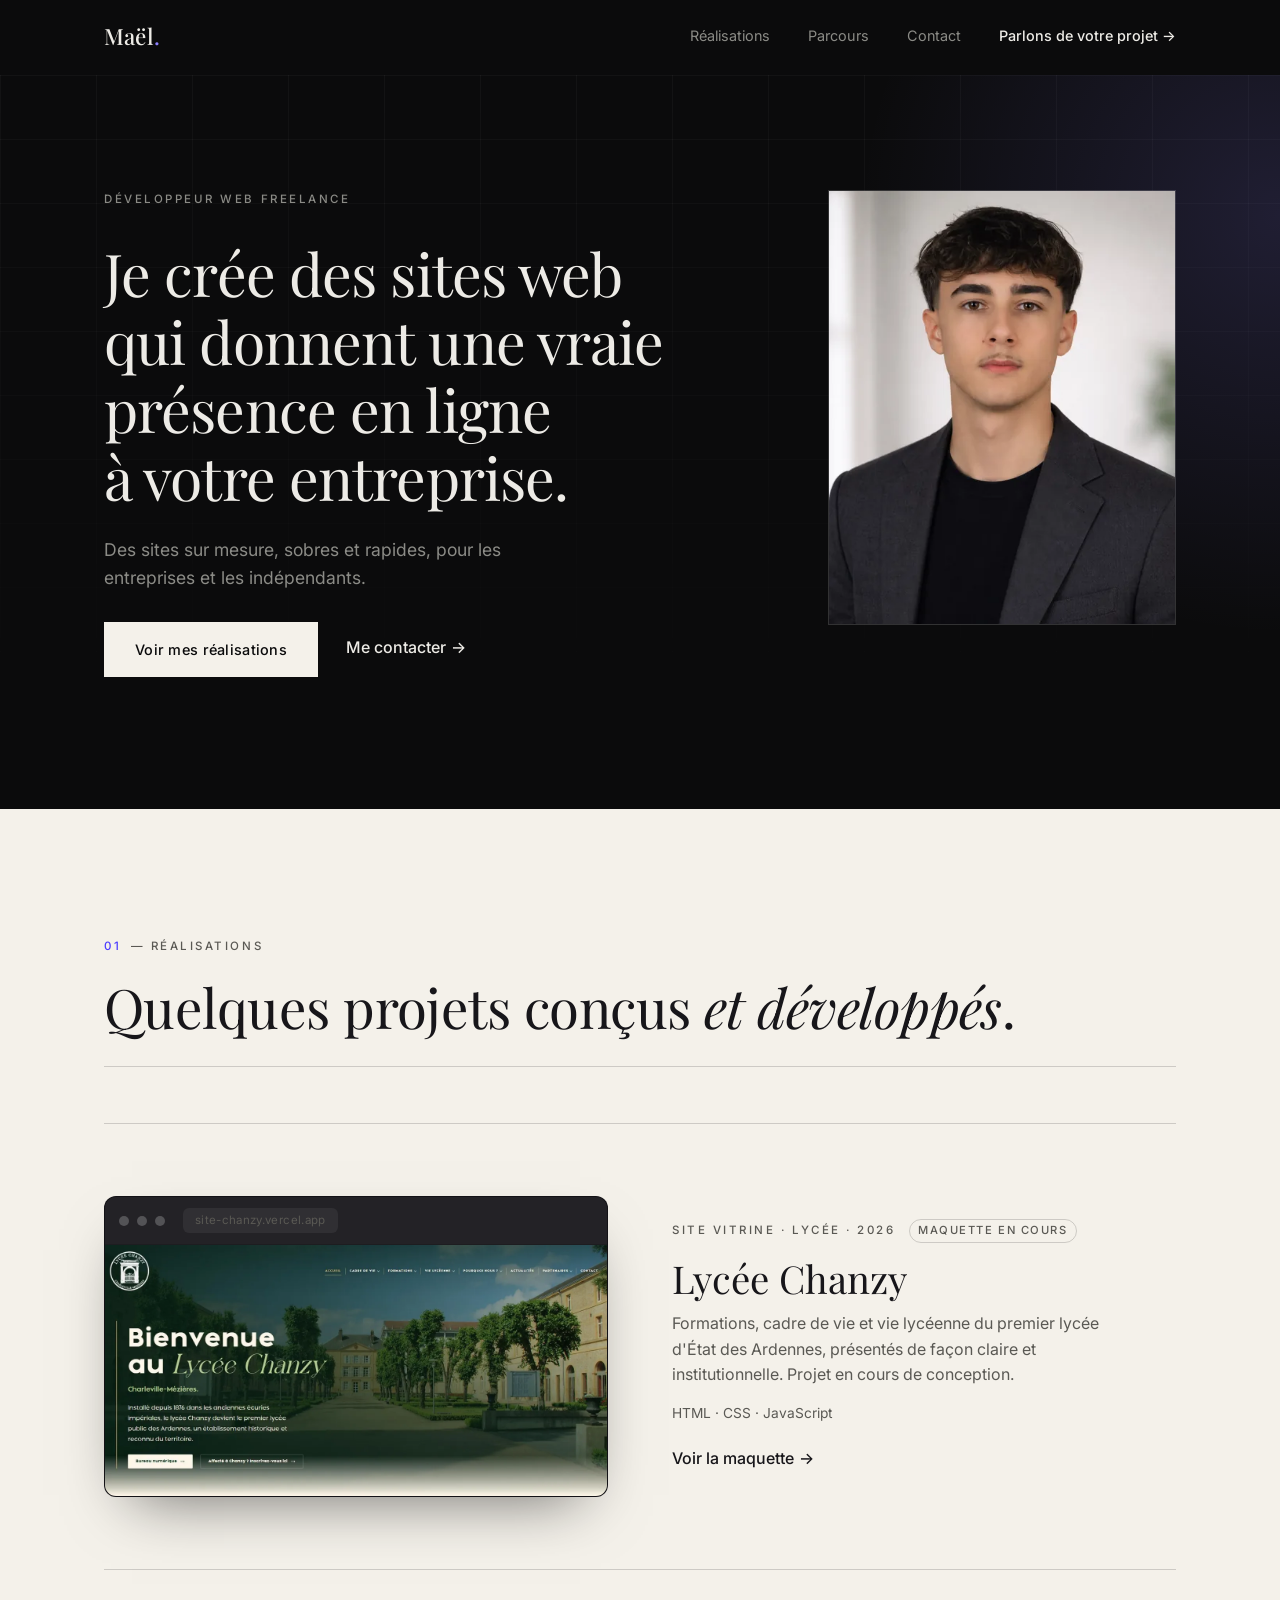
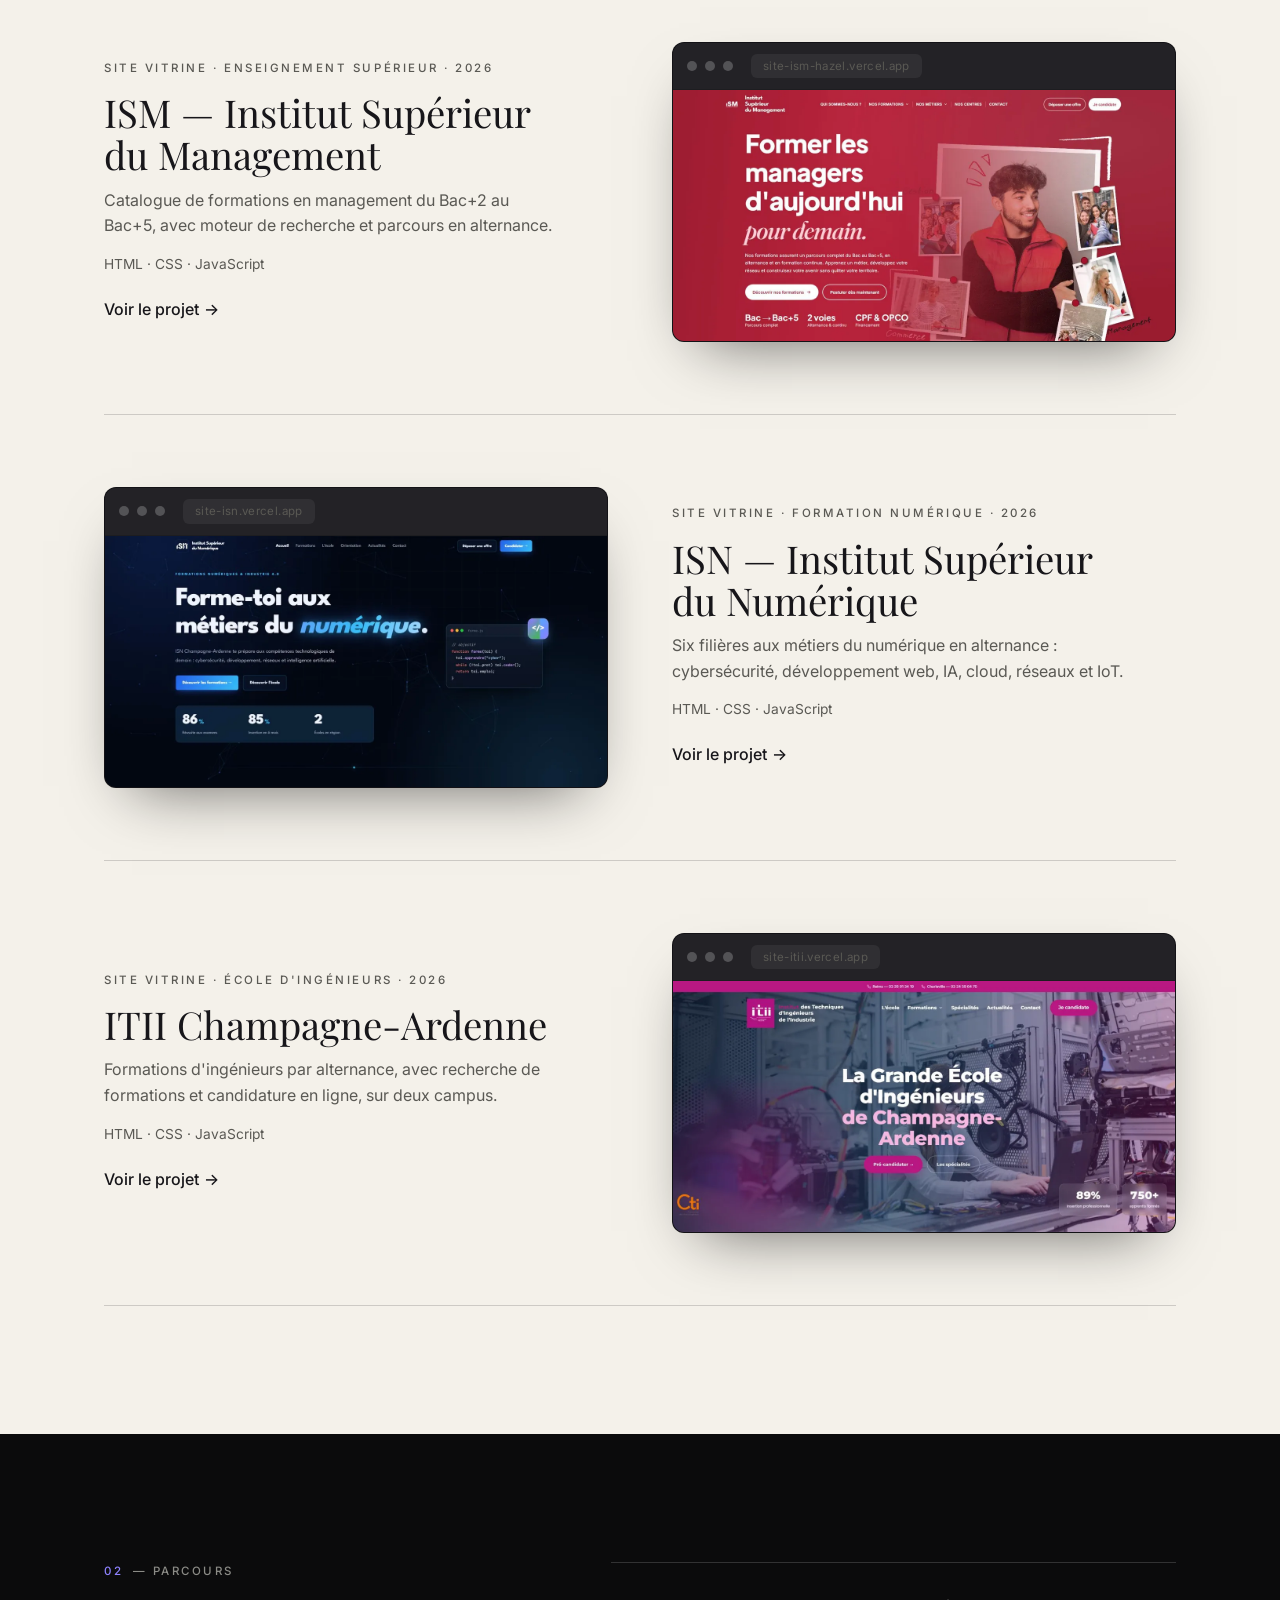
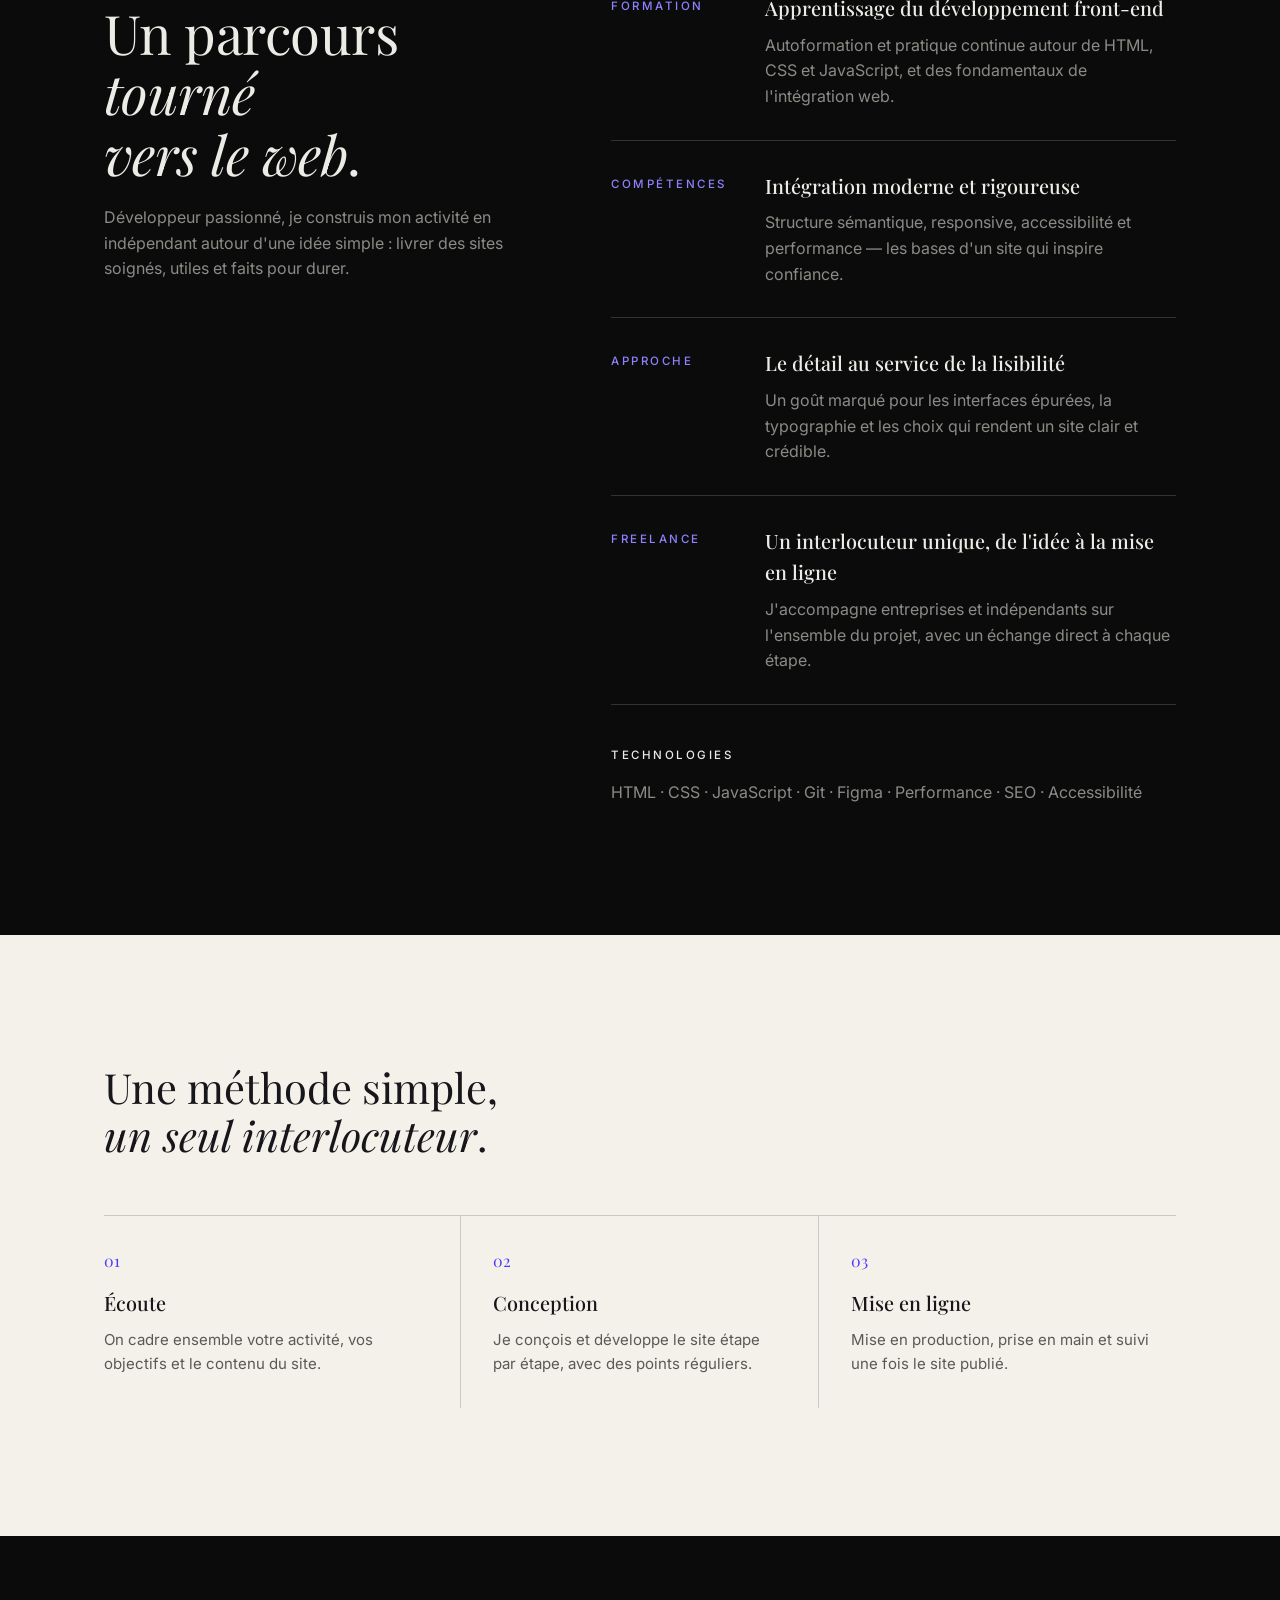
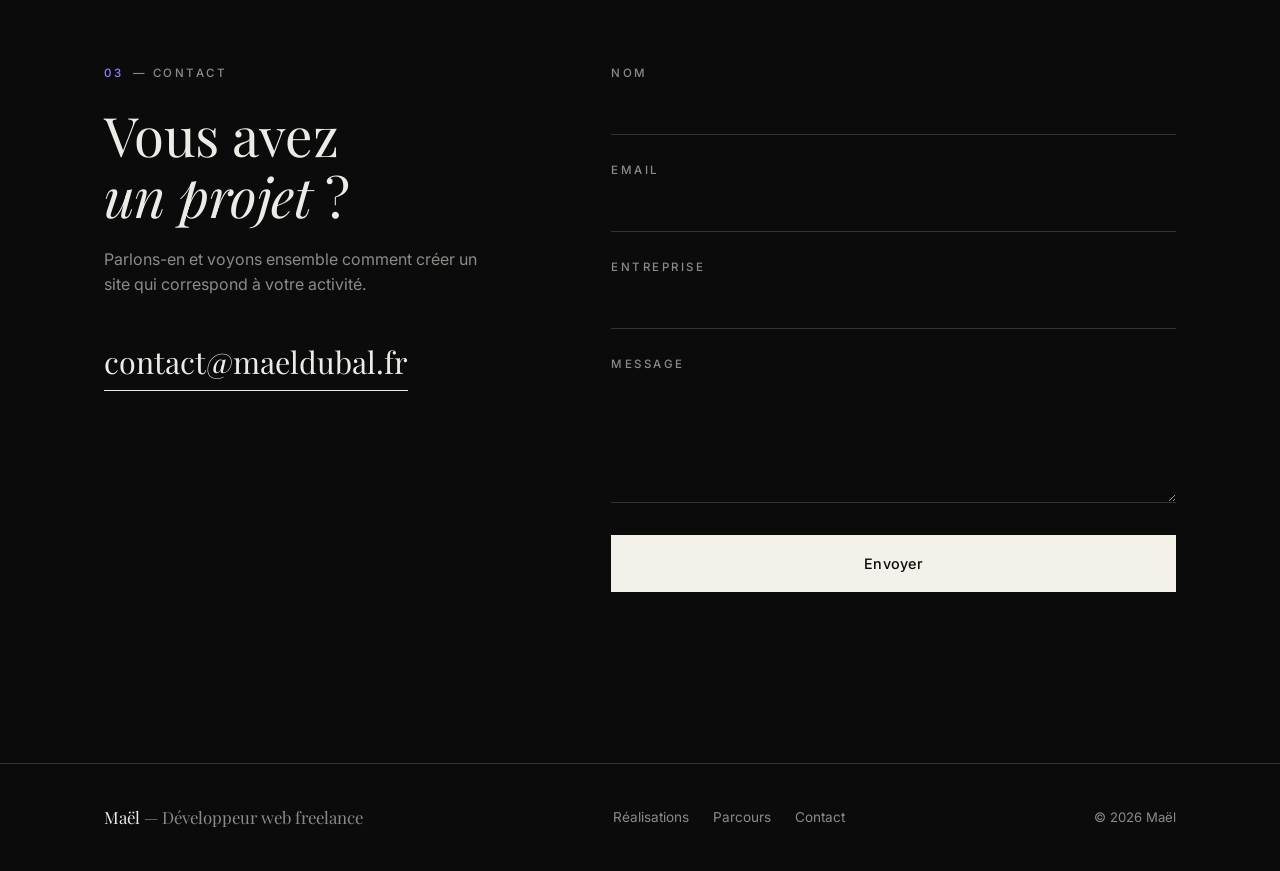
==== commit 85656fd2: "modifs" ====
--- a/index.html
+++ b/index.html
@@ -55,8 +55,8 @@
       <a class="nav__brand" href="#accueil">Maël<span>.</span></a>
 
       <nav class="nav__links" id="nav-menu" aria-label="Navigation principale">
+        <a href="#realisations">Réalisations</a>
         <a href="#parcours">Parcours</a>
-        <a href="#realisations">Réalisations</a>
         <a href="#contact">Contact</a>
         <a href="#contact" class="nav__cta link-arrow">Parlons de votre projet</a>
       </nav>
@@ -101,67 +101,11 @@
       </div>
     </section>
 
-    <!-- ============================ 01 · PARCOURS ============================ -->
-    <section class="section section--paper" id="parcours">
-      <div class="shell split">
-        <div class="split__aside reveal">
-          <p class="section__index"><span>01</span> — Parcours</p>
-          <h2 class="section__title">Un parcours <em>tourné vers le web</em>.</h2>
-          <p class="section__note">
-            Développeur passionné, je construis mon activité en indépendant autour d'une
-            idée simple : livrer des sites soignés, utiles et faits pour durer.
-          </p>
-        </div>
-
-        <div class="split__main">
-          <ol class="path">
-            <li class="path__row reveal">
-              <span class="path__label">Formation</span>
-              <div class="path__body">
-                <h3>Apprentissage du développement front-end</h3>
-                <p>Autoformation et pratique continue autour de HTML, CSS et JavaScript, et des fondamentaux de
-                  l'intégration web.</p>
-              </div>
-            </li>
-            <li class="path__row reveal">
-              <span class="path__label">Compétences</span>
-              <div class="path__body">
-                <h3>Intégration moderne et rigoureuse</h3>
-                <p>Structure sémantique, responsive, accessibilité et performance — les bases d'un site qui inspire
-                  confiance.</p>
-              </div>
-            </li>
-            <li class="path__row reveal">
-              <span class="path__label">Approche</span>
-              <div class="path__body">
-                <h3>Le détail au service de la lisibilité</h3>
-                <p>Un goût marqué pour les interfaces épurées, la typographie et les choix qui rendent un site clair et
-                  crédible.</p>
-              </div>
-            </li>
-            <li class="path__row reveal">
-              <span class="path__label">Freelance</span>
-              <div class="path__body">
-                <h3>Un interlocuteur unique, de l'idée à la mise en ligne</h3>
-                <p>J'accompagne entreprises et indépendants sur l'ensemble du projet, avec un échange direct à chaque
-                  étape.</p>
-              </div>
-            </li>
-          </ol>
-
-          <p class="stack reveal">
-            <span class="stack__label">Technologies</span>
-            HTML&nbsp;· CSS&nbsp;· JavaScript&nbsp;· Git&nbsp;· Figma&nbsp;· Performance&nbsp;· SEO&nbsp;· Accessibilité
-          </p>
-        </div>
-      </div>
-    </section>
-
-    <!-- ============================ 02 · RÉALISATIONS ============================ -->
-    <section class="section section--ink" id="realisations">
+    <!-- ============================ 01 · RÉALISATIONS ============================ -->
+    <section class="section section--paper" id="realisations">
       <div class="shell">
         <header class="section__head reveal">
-          <p class="section__index"><span>02</span> — Réalisations</p>
+          <p class="section__index"><span>01</span> — Réalisations</p>
           <h2 class="section__title">Quelques projets conçus <em>et développés</em>.</h2>
         </header>
 
@@ -264,6 +208,62 @@
       </div>
     </section>
 
+    <!-- ============================ 02 · PARCOURS ============================ -->
+    <section class="section section--ink" id="parcours">
+      <div class="shell split">
+        <div class="split__aside reveal">
+          <p class="section__index"><span>02</span> — Parcours</p>
+          <h2 class="section__title">Un parcours <em>tourné vers le web</em>.</h2>
+          <p class="section__note">
+            Développeur passionné, je construis mon activité en indépendant autour d'une
+            idée simple : livrer des sites soignés, utiles et faits pour durer.
+          </p>
+        </div>
+
+        <div class="split__main">
+          <ol class="path">
+            <li class="path__row reveal">
+              <span class="path__label">Formation</span>
+              <div class="path__body">
+                <h3>Apprentissage du développement front-end</h3>
+                <p>Autoformation et pratique continue autour de HTML, CSS et JavaScript, et des fondamentaux de
+                  l'intégration web.</p>
+              </div>
+            </li>
+            <li class="path__row reveal">
+              <span class="path__label">Compétences</span>
+              <div class="path__body">
+                <h3>Intégration moderne et rigoureuse</h3>
+                <p>Structure sémantique, responsive, accessibilité et performance — les bases d'un site qui inspire
+                  confiance.</p>
+              </div>
+            </li>
+            <li class="path__row reveal">
+              <span class="path__label">Approche</span>
+              <div class="path__body">
+                <h3>Le détail au service de la lisibilité</h3>
+                <p>Un goût marqué pour les interfaces épurées, la typographie et les choix qui rendent un site clair et
+                  crédible.</p>
+              </div>
+            </li>
+            <li class="path__row reveal">
+              <span class="path__label">Freelance</span>
+              <div class="path__body">
+                <h3>Un interlocuteur unique, de l'idée à la mise en ligne</h3>
+                <p>J'accompagne entreprises et indépendants sur l'ensemble du projet, avec un échange direct à chaque
+                  étape.</p>
+              </div>
+            </li>
+          </ol>
+
+          <p class="stack reveal">
+            <span class="stack__label">Technologies</span>
+            HTML&nbsp;· CSS&nbsp;· JavaScript&nbsp;· Git&nbsp;· Figma&nbsp;· Performance&nbsp;· SEO&nbsp;· Accessibilité
+          </p>
+        </div>
+      </div>
+    </section>
+
     <!-- ============================ APPROCHE ============================ -->
     <section class="section section--paper approach">
       <div class="shell">
@@ -330,8 +330,8 @@
     <div class="shell footer__inner">
       <p class="footer__brand">Maël <span>— Développeur web freelance</span></p>
       <nav class="footer__nav" aria-label="Navigation du pied de page">
+        <a href="#realisations">Réalisations</a>
         <a href="#parcours">Parcours</a>
-        <a href="#realisations">Réalisations</a>
         <a href="#contact">Contact</a>
       </nav>
       <p class="footer__copy">© <span id="year">2026</span> Maël</p>
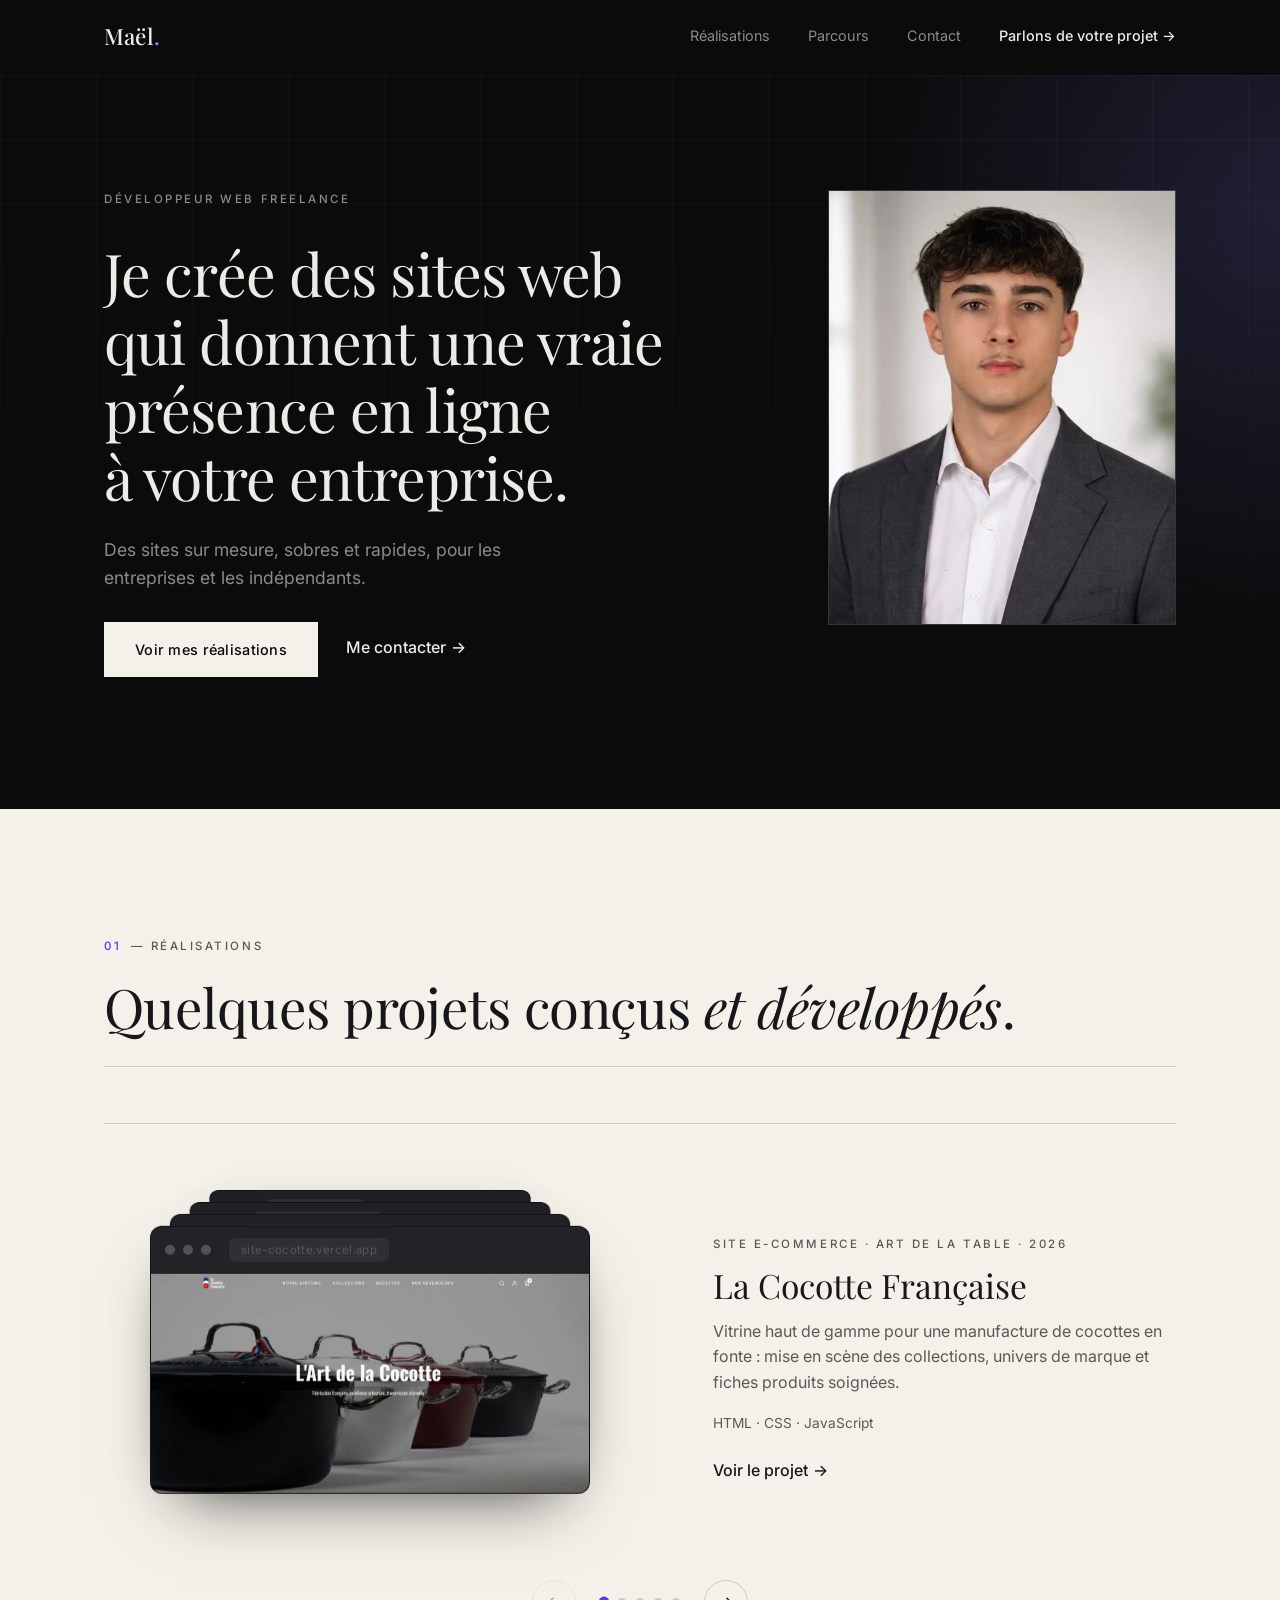
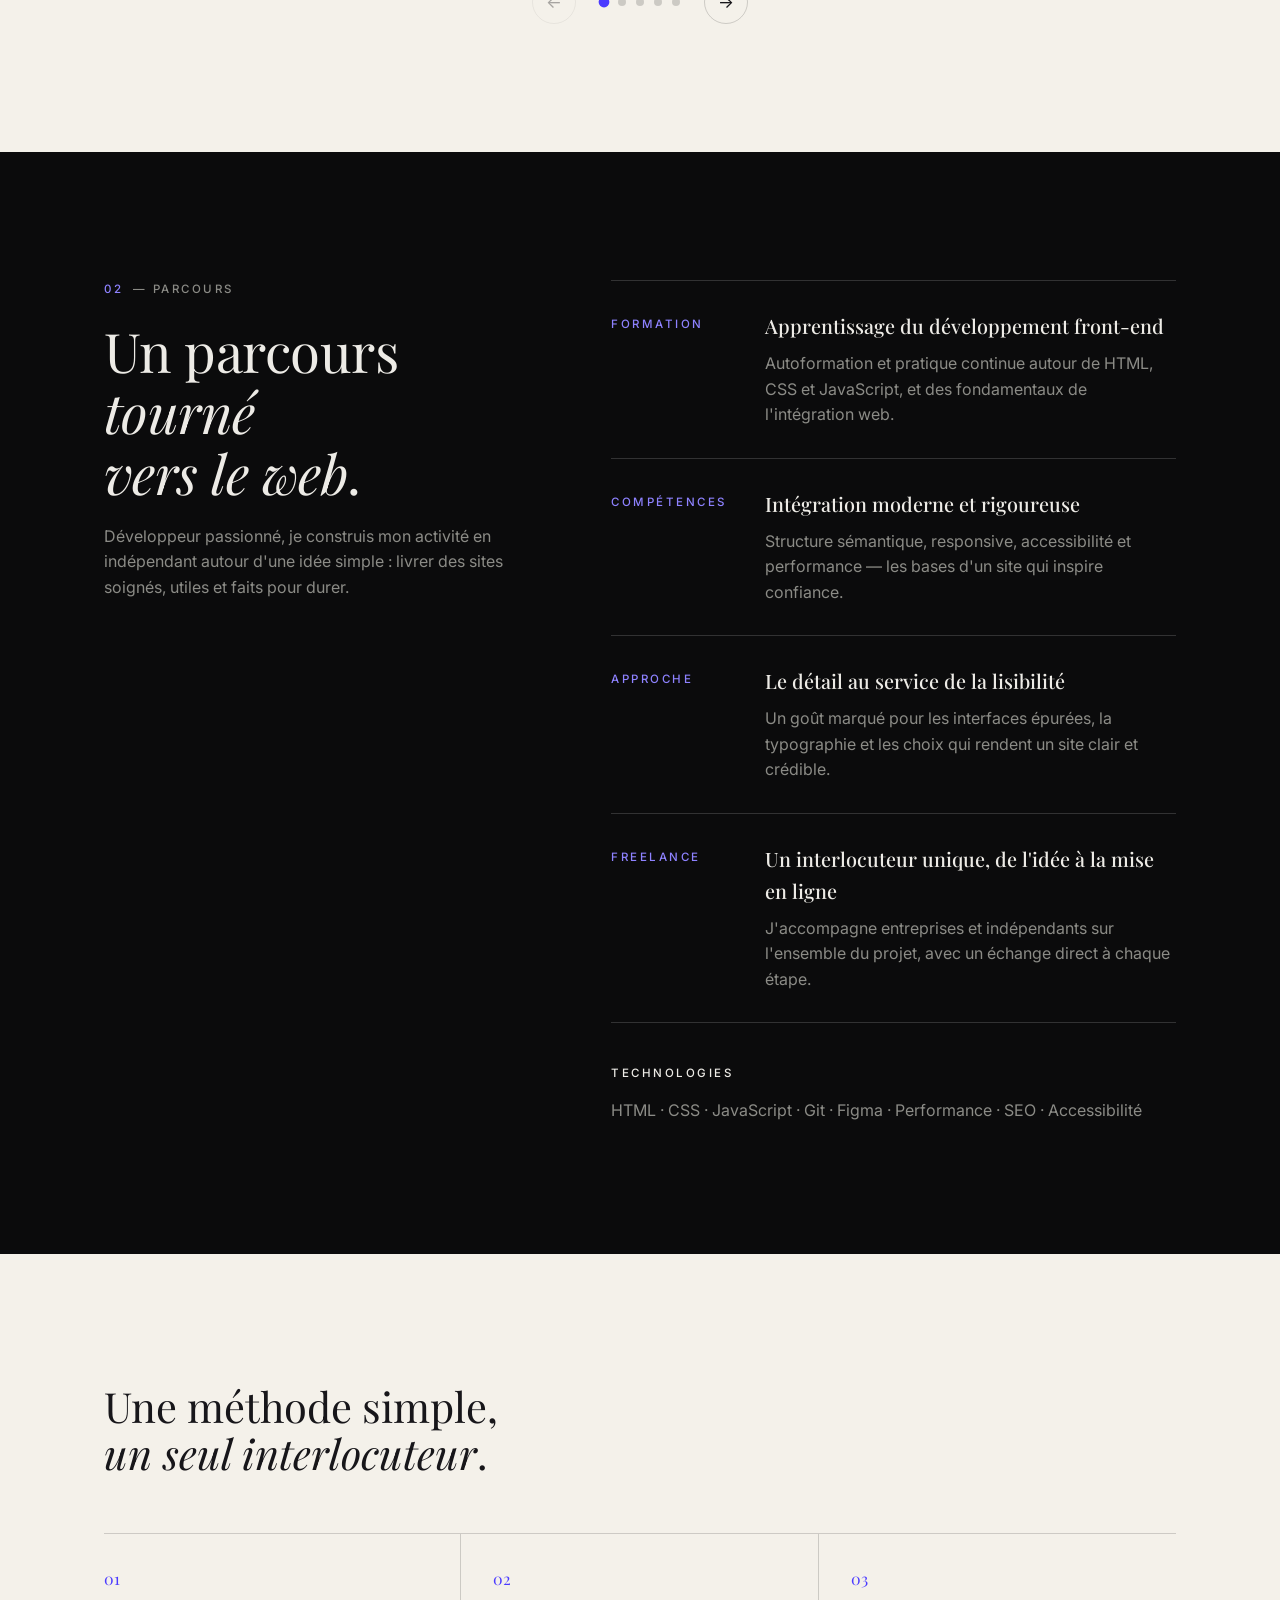
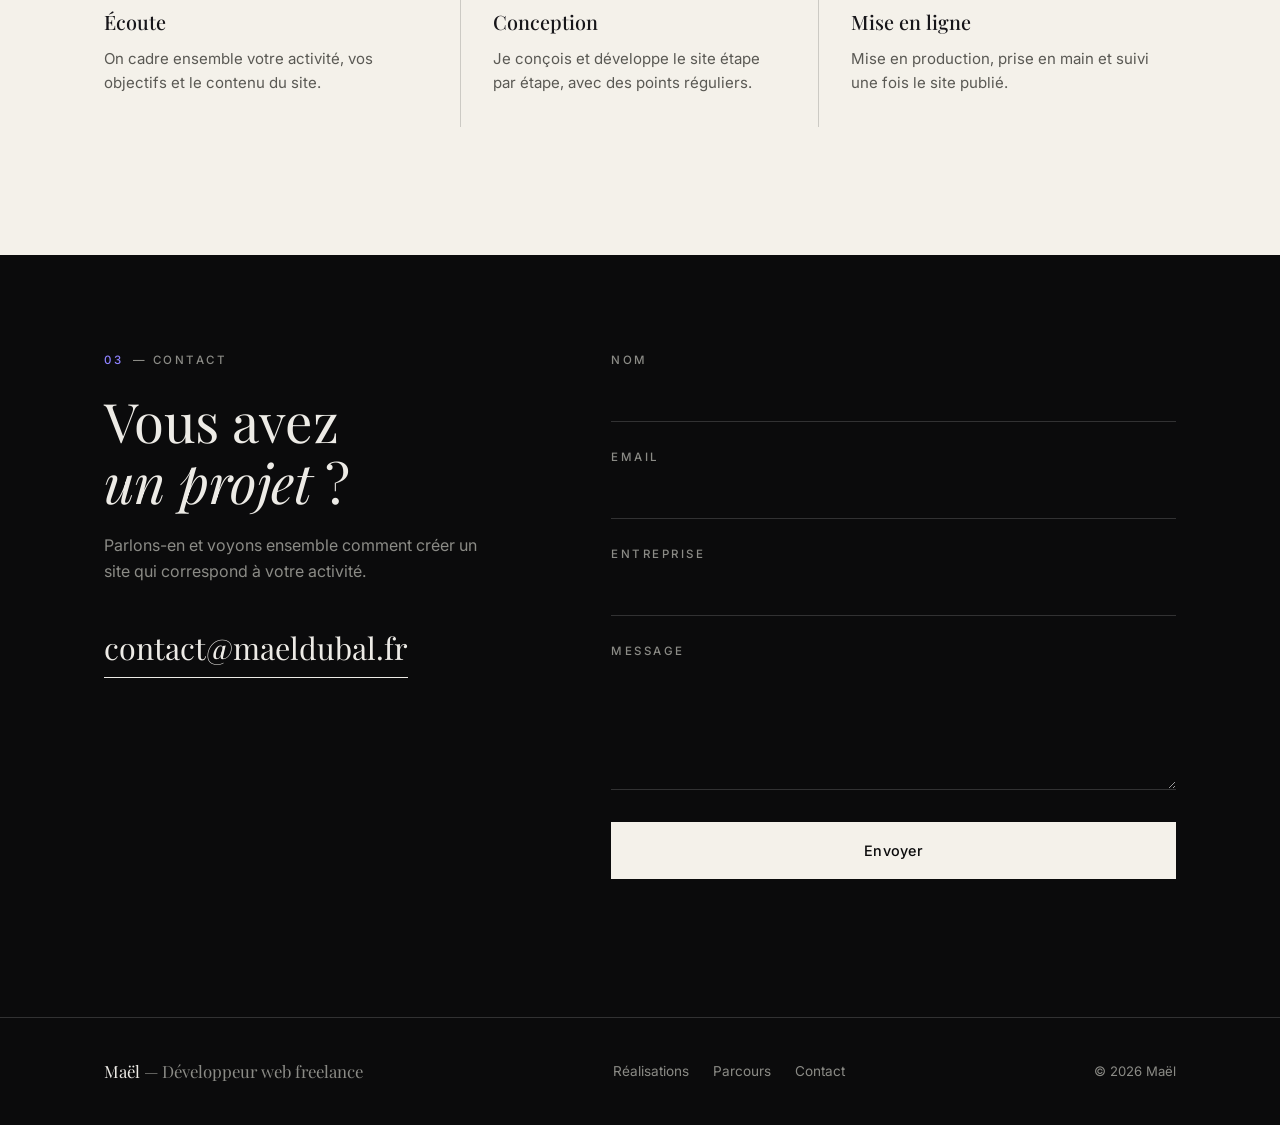
==== commit ea1a37dd: "modifs" ====
--- a/index.html
+++ b/index.html
@@ -109,11 +109,54 @@
           <h2 class="section__title">Quelques projets conçus <em>et développés</em>.</h2>
         </header>
 
-        <div class="cases">
-
-          <!-- Projet — dupliquez cet <article> pour ajouter une réalisation -->
-          <article class="case reveal">
-            <div class="case__media">
+        <div class="cases-deck reveal">
+          <div class="cases-deck__stage" id="cases-stage" tabindex="0" role="group"
+            aria-label="Aperçus des réalisations, une carte à la fois">
+
+            <!-- Projet — dupliquez cet <article> pour ajouter une réalisation -->
+            <article class="case-card" data-index="0">
+              <div class="browser">
+                <div class="browser__bar" aria-hidden="true">
+                  <span class="browser__dot"></span><span class="browser__dot"></span><span class="browser__dot"></span>
+                  <span class="browser__url">site-cocotte.vercel.app</span>
+                </div>
+                <img class="browser__shot" src="img/projects/cocotte.webp"
+                  alt="Aperçu de la page d'accueil du site La Cocotte Française" width="1280" height="640"
+                  loading="eager" decoding="async" />
+              </div>
+              <div class="case-card__data" hidden>
+                <p class="case__meta">Site e-commerce · Art de la table · 2026</p>
+                <h3 class="case__title">La Cocotte Française</h3>
+                <p class="case__desc">Vitrine haut de gamme pour une manufacture de cocottes en fonte : mise en scène
+                  des collections, univers de marque et fiches produits soignées.</p>
+                <p class="case__stack">HTML · CSS · JavaScript</p>
+                <a href="https://site-cocotte.vercel.app/" class="link-arrow" rel="noopener" target="_blank">Voir le
+                  projet</a>
+              </div>
+            </article>
+
+            <article class="case-card" data-index="1">
+              <div class="browser">
+                <div class="browser__bar" aria-hidden="true">
+                  <span class="browser__dot"></span><span class="browser__dot"></span><span class="browser__dot"></span>
+                  <span class="browser__url">site-ism-hazel.vercel.app</span>
+                </div>
+                <img class="browser__shot" src="img/projects/ism.webp"
+                  alt="Aperçu de la page d'accueil du site de l'ISM" width="1280" height="640" loading="lazy"
+                  decoding="async" />
+              </div>
+              <div class="case-card__data" hidden>
+                <p class="case__meta">Site vitrine · Enseignement supérieur · 2026</p>
+                <h3 class="case__title">ISM — Institut Supérieur du Management</h3>
+                <p class="case__desc">Catalogue de formations en management du Bac+2 au Bac+5, avec moteur de
+                  recherche et parcours en alternance.</p>
+                <p class="case__stack">HTML · CSS · JavaScript</p>
+                <a href="https://site-ism-hazel.vercel.app/" class="link-arrow" rel="noopener" target="_blank">Voir le
+                  projet</a>
+              </div>
+            </article>
+
+            <article class="case-card" data-index="2">
               <div class="browser">
                 <div class="browser__bar" aria-hidden="true">
                   <span class="browser__dot"></span><span class="browser__dot"></span><span class="browser__dot"></span>
@@ -123,43 +166,18 @@
                   alt="Aperçu de la page d'accueil du site du Lycée Chanzy" width="1280" height="640" loading="lazy"
                   decoding="async" />
               </div>
-            </div>
-            <div class="case__info">
-              <p class="case__meta">Site vitrine · Lycée · 2026 <span class="case__wip">Maquette en cours</span></p>
-              <h3 class="case__title">Lycée Chanzy</h3>
-              <p class="case__desc">Formations, cadre de vie et vie lycéenne du premier lycée d'État des Ardennes,
-                présentés de façon claire et institutionnelle. Projet en cours de conception.</p>
-              <p class="case__stack">HTML · CSS · JavaScript</p>
-              <a href="https://site-chanzy.vercel.app/" class="link-arrow" rel="noopener" target="_blank">Voir la
-                maquette</a>
-            </div>
-          </article>
-
-          <article class="case reveal">
-            <div class="case__media">
-              <div class="browser">
-                <div class="browser__bar" aria-hidden="true">
-                  <span class="browser__dot"></span><span class="browser__dot"></span><span class="browser__dot"></span>
-                  <span class="browser__url">site-ism-hazel.vercel.app</span>
-                </div>
-                <img class="browser__shot" src="img/projects/ism.webp"
-                  alt="Aperçu de la page d'accueil du site de l'ISM" width="1280" height="640" loading="lazy"
-                  decoding="async" />
-              </div>
-            </div>
-            <div class="case__info">
-              <p class="case__meta">Site vitrine · Enseignement supérieur · 2026</p>
-              <h3 class="case__title">ISM — Institut Supérieur du Management</h3>
-              <p class="case__desc">Catalogue de formations en management du Bac+2 au Bac+5, avec moteur de recherche et
-                parcours en alternance.</p>
-              <p class="case__stack">HTML · CSS · JavaScript</p>
-              <a href="https://site-ism-hazel.vercel.app/" class="link-arrow" rel="noopener" target="_blank">Voir le
-                projet</a>
-            </div>
-          </article>
-
-          <article class="case reveal">
-            <div class="case__media">
+              <div class="case-card__data" hidden>
+                <p class="case__meta">Site vitrine · Lycée · 2026 <span class="case__wip">Maquette en cours</span></p>
+                <h3 class="case__title">Lycée Chanzy</h3>
+                <p class="case__desc">Formations, cadre de vie et vie lycéenne du premier lycée d'État des Ardennes,
+                  présentés de façon claire et institutionnelle. Projet en cours de conception.</p>
+                <p class="case__stack">HTML · CSS · JavaScript</p>
+                <a href="https://site-chanzy.vercel.app/" class="link-arrow" rel="noopener" target="_blank">Voir la
+                  maquette</a>
+              </div>
+            </article>
+
+            <article class="case-card" data-index="3">
               <div class="browser">
                 <div class="browser__bar" aria-hidden="true">
                   <span class="browser__dot"></span><span class="browser__dot"></span><span class="browser__dot"></span>
@@ -169,20 +187,18 @@
                   alt="Aperçu de la page d'accueil du site de l'ISN" width="1280" height="640" loading="lazy"
                   decoding="async" />
               </div>
-            </div>
-            <div class="case__info">
-              <p class="case__meta">Site vitrine · Formation numérique · 2026</p>
-              <h3 class="case__title">ISN — Institut Supérieur du Numérique</h3>
-              <p class="case__desc">Six filières aux métiers du numérique en alternance : cybersécurité, développement
-                web, IA, cloud, réseaux et IoT.</p>
-              <p class="case__stack">HTML · CSS · JavaScript</p>
-              <a href="https://site-isn.vercel.app/" class="link-arrow" rel="noopener" target="_blank">Voir le
-                projet</a>
-            </div>
-          </article>
-
-          <article class="case reveal">
-            <div class="case__media">
+              <div class="case-card__data" hidden>
+                <p class="case__meta">Site vitrine · Formation numérique · 2026</p>
+                <h3 class="case__title">ISN — Institut Supérieur du Numérique</h3>
+                <p class="case__desc">Six filières aux métiers du numérique en alternance : cybersécurité,
+                  développement web, IA, cloud, réseaux et IoT.</p>
+                <p class="case__stack">HTML · CSS · JavaScript</p>
+                <a href="https://site-isn.vercel.app/" class="link-arrow" rel="noopener" target="_blank">Voir le
+                  projet</a>
+              </div>
+            </article>
+
+            <article class="case-card" data-index="4">
               <div class="browser">
                 <div class="browser__bar" aria-hidden="true">
                   <span class="browser__dot"></span><span class="browser__dot"></span><span class="browser__dot"></span>
@@ -192,18 +208,29 @@
                   alt="Aperçu de la page d'accueil du site de l'ITII Champagne-Ardenne" width="1280" height="640"
                   loading="lazy" decoding="async" />
               </div>
-            </div>
-            <div class="case__info">
-              <p class="case__meta">Site vitrine · École d'ingénieurs · 2026</p>
-              <h3 class="case__title">ITII Champagne-Ardenne</h3>
-              <p class="case__desc">Formations d'ingénieurs par alternance, avec recherche de formations et candidature
-                en ligne, sur deux campus.</p>
-              <p class="case__stack">HTML · CSS · JavaScript</p>
-              <a href="https://site-itii.vercel.app/" class="link-arrow" rel="noopener" target="_blank">Voir le
-                projet</a>
-            </div>
-          </article>
-
+              <div class="case-card__data" hidden>
+                <p class="case__meta">Site vitrine · École d'ingénieurs · 2026</p>
+                <h3 class="case__title">ITII Champagne-Ardenne</h3>
+                <p class="case__desc">Formations d'ingénieurs par alternance, avec recherche de formations et
+                  candidature en ligne, sur deux campus.</p>
+                <p class="case__stack">HTML · CSS · JavaScript</p>
+                <a href="https://site-itii.vercel.app/" class="link-arrow" rel="noopener" target="_blank">Voir le
+                  projet</a>
+              </div>
+            </article>
+          </div>
+
+          <div class="cases-deck__info" id="cases-info"></div>
+        </div>
+
+        <div class="cases-deck__controls">
+          <button class="cases-nav cases-nav--prev" type="button" aria-label="Réalisation précédente">
+            <span aria-hidden="true">←</span>
+          </button>
+          <div class="cases-deck__dots" id="cases-dots" role="tablist" aria-label="Choisir une réalisation"></div>
+          <button class="cases-nav cases-nav--next" type="button" aria-label="Réalisation suivante">
+            <span aria-hidden="true">→</span>
+          </button>
         </div>
       </div>
     </section>
@@ -341,6 +368,7 @@
   <!-- Scripts : 3 modules indépendants -->
   <script src="js/navigation.js" defer></script>
   <script src="js/reveal.js" defer></script>
+  <script src="js/carousel.js" defer></script>
   <script src="js/contact.js" defer></script>
 </body>
 
--- a/css/base.css
+++ b/css/base.css
@@ -149,6 +149,5 @@
   transition: opacity 0.6s var(--ease), transform 0.6s var(--ease);
 }
 .reveal.is-visible { opacity: 1; transform: none; }
-.cases .reveal:nth-child(2) { transition-delay: 0.05s; }
 .approach__steps .reveal:nth-child(2) { transition-delay: 0.05s; }
 .approach__steps .reveal:nth-child(3) { transition-delay: 0.1s; }
--- a/css/layout.css
+++ b/css/layout.css
@@ -15,6 +15,11 @@
 }
 
 .section { padding-block: clamp(64px, 11vw, 128px); }
+
+/* Contact : rythme légèrement resserré */
+#contact {
+  padding-block: clamp(56px, 8vw, 96px);
+}
 
 .section--ink {
   --fg: var(--ink-fg);
--- a/css/sections.css
+++ b/css/sections.css
@@ -137,29 +137,44 @@
 }
 
 /* --------------------------------------------------------------------- */
-/* Réalisations — lignes éditoriales alternées                           */
-/* --------------------------------------------------------------------- */
-.cases { border-top: 1px solid var(--rule); }
-
-.case {
-  display: grid;
-  grid-template-columns: 1fr 1fr;
-  gap: clamp(28px, 5vw, 72px);
-  align-items: center;
-  padding: clamp(40px, 6vw, 72px) 0;
-  border-bottom: 1px solid var(--rule);
-}
-.case:nth-child(even) .case__media { order: 2; }
-
-.case__media { border: 0; overflow: visible; }
+/* Réalisations — pile de cartes en profondeur                          */
+/* --------------------------------------------------------------------- */
+.cases-deck {
+  display: grid;
+  grid-template-columns: 1.15fr 1fr;
+  gap: clamp(40px, 6vw, 84px);
+  align-items: center;
+  border-top: 1px solid var(--rule);
+  padding-top: clamp(36px, 5vw, 56px);
+}
+
+.cases-deck__stage {
+  position: relative;
+  height: clamp(300px, 30vw, 360px);
+  perspective: 1400px;
+  perspective-origin: 50% 30%;
+}
+.cases-deck__stage:focus-visible { outline: none; }
+
+.case-card {
+  position: absolute;
+  top: 50%;
+  left: 50%;
+  width: min(440px, 84vw);
+  transform: translate(-50%, -50%);
+  transform-origin: center center;
+  transition: transform 0.5s var(--ease), opacity 0.4s var(--ease);
+  will-change: transform, opacity;
+}
 
 /* Cadre navigateur autour de la capture */
 .browser {
+  width: 100%;
   border: 1px solid var(--rule);
   border-radius: 12px;
   overflow: hidden;
   background: #17161A;
-  box-shadow: 0 26px 60px -28px rgba(0, 0, 0, 0.6);
+  box-shadow: 0 30px 64px -28px rgba(0, 0, 0, 0.6);
 }
 .browser__bar {
   display: flex;
@@ -191,13 +206,9 @@
   display: block;
   width: 100%;
   height: auto;
-  transition: transform 0.6s var(--ease);
-}
-.case:hover .browser__shot { transform: scale(1.03); }
-
-@media (prefers-reduced-motion: reduce) {
-  .case:hover .browser__shot { transform: none; }
-}
+}
+
+.cases-deck__info { min-height: 220px; transition: opacity 0.18s var(--ease); }
 
 .case__meta { color: var(--muted); margin-bottom: 14px; }
 .case__wip {
@@ -209,19 +220,59 @@
   font-size: 0.7rem;
   letter-spacing: 0.14em;
   text-transform: uppercase;
-  color: var(--muted);
   vertical-align: middle;
+  color: var(--muted);
 }
 .case__title {
   font-family: var(--font-display);
   font-weight: 400;
-  font-size: clamp(1.6rem, 3.4vw, 2.4rem);
-  line-height: 1.1;
-  margin-bottom: 12px;
+  font-size: clamp(1.6rem, 2.8vw, 2.1rem);
+  line-height: 1.12;
+  margin-bottom: 14px;
   text-wrap: balance;
 }
 .case__desc { color: var(--muted); max-width: 46ch; }
-.case__stack { color: var(--muted); font-size: 0.86rem; margin: 14px 0 22px; }
+.case__stack { color: var(--muted); font-size: 0.86rem; margin: 16px 0 24px; }
+
+/* Contrôles : flèches + pastilles, sous la pile */
+.cases-deck__controls {
+  display: flex;
+  align-items: center;
+  justify-content: center;
+  gap: 24px;
+  margin-top: clamp(28px, 4vw, 40px);
+}
+
+.cases-deck__dots { display: flex; align-items: center; gap: 10px; }
+.cases-deck__dot {
+  width: 8px;
+  height: 8px;
+  padding: 0;
+  border: 0;
+  border-radius: 999px;
+  background: var(--rule);
+  cursor: pointer;
+  transition: background 0.2s var(--ease), transform 0.2s var(--ease);
+}
+.cases-deck__dot[aria-selected="true"] { background: var(--accent); transform: scale(1.35); }
+
+.cases-nav {
+  width: 44px;
+  height: 44px;
+  flex: none;
+  display: flex;
+  align-items: center;
+  justify-content: center;
+  border: 1px solid var(--rule);
+  border-radius: 999px;
+  background: transparent;
+  color: var(--fg);
+  font-size: 1.05rem;
+  cursor: pointer;
+  transition: background 0.2s var(--ease), color 0.2s var(--ease), opacity 0.2s var(--ease);
+}
+.cases-nav:hover { background: var(--fg); color: var(--paper); border-color: var(--fg); }
+.cases-nav[disabled] { opacity: 0.35; cursor: default; pointer-events: none; }
 
 /* --------------------------------------------------------------------- */
 /* Approche                                                              */
--- a/css/responsive.css
+++ b/css/responsive.css
@@ -49,10 +49,15 @@
   .approach__step:last-child { border-bottom: 0; }
 }
 
-/* Réalisations : image et texte empilés ---------------------------- */
-@media (max-width: 760px) {
-  .case { grid-template-columns: 1fr; gap: 22px; }
-  .case:nth-child(even) .case__media { order: 0; }
+/* Réalisations : la pile de cartes passe en une colonne (pile au-dessus,
+   texte en dessous) dès que la place manque pour les deux côte à côte. */
+@media (max-width: 860px) {
+  .cases-deck { grid-template-columns: 1fr; gap: 32px; }
+  .cases-deck__stage { height: clamp(260px, 60vw, 320px); }
+}
+
+@media (max-width: 480px) {
+  .case-card { width: min(340px, 90vw); }
 }
 
 /* Mobile ----------------------------------------------------------- */
@@ -61,6 +66,22 @@
   .hero__actions { flex-direction: column; align-items: flex-start; gap: 20px; }
   .btn { width: 100%; }
   .footer__inner { flex-direction: column; align-items: flex-start; }
+}
+
+/* Contact : texte plus compact sur mobile ----------------------------- */
+@media (max-width: 640px) {
+  #contact { padding-block: clamp(48px, 12vw, 72px); }
+
+  #contact .section__title {
+    font-size: clamp(1.5rem, 6.5vw, 1.9rem);
+    margin-bottom: 0;
+  }
+  #contact .section__note {
+    font-size: 0.92rem;
+    margin-top: 14px;
+  }
+
+  .contact__mail { font-size: 1.2rem; margin-top: 24px; }
 }
 
 /* Mouvement réduit ----------------------------------------------------- */
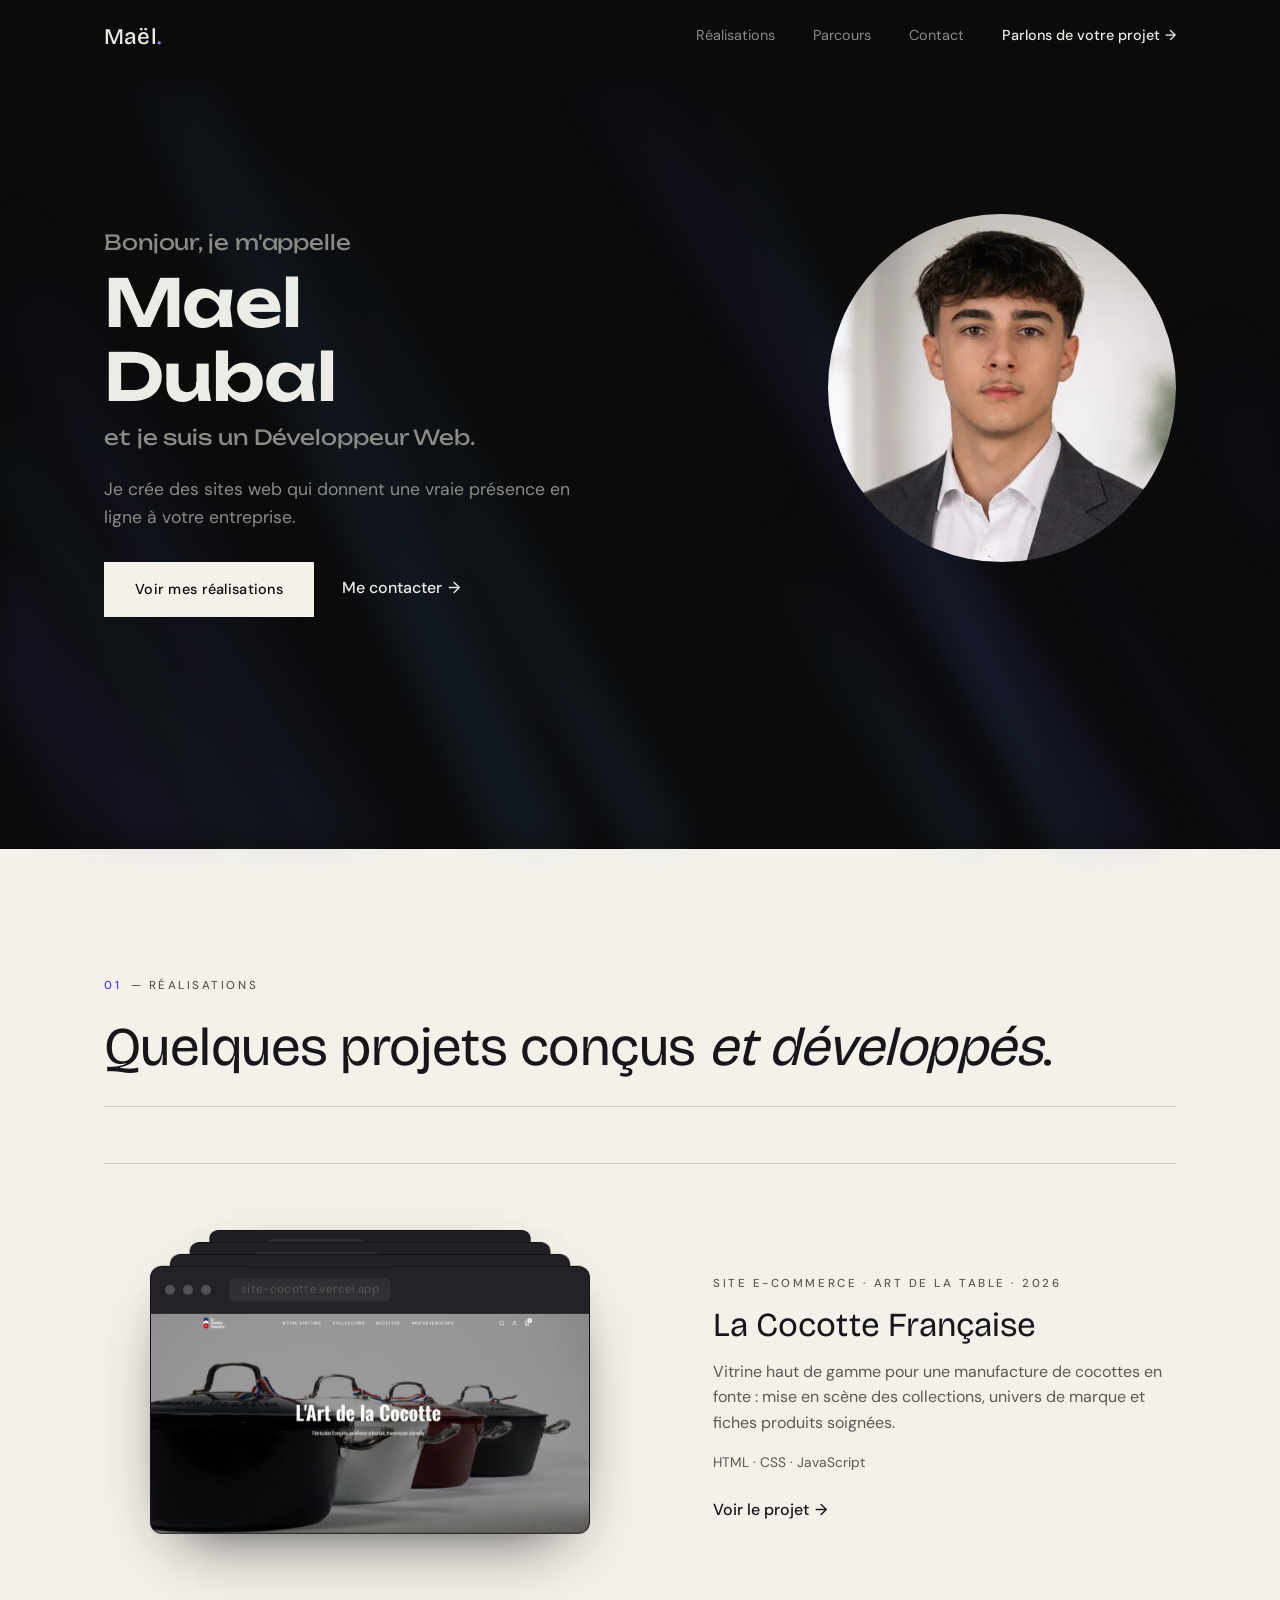
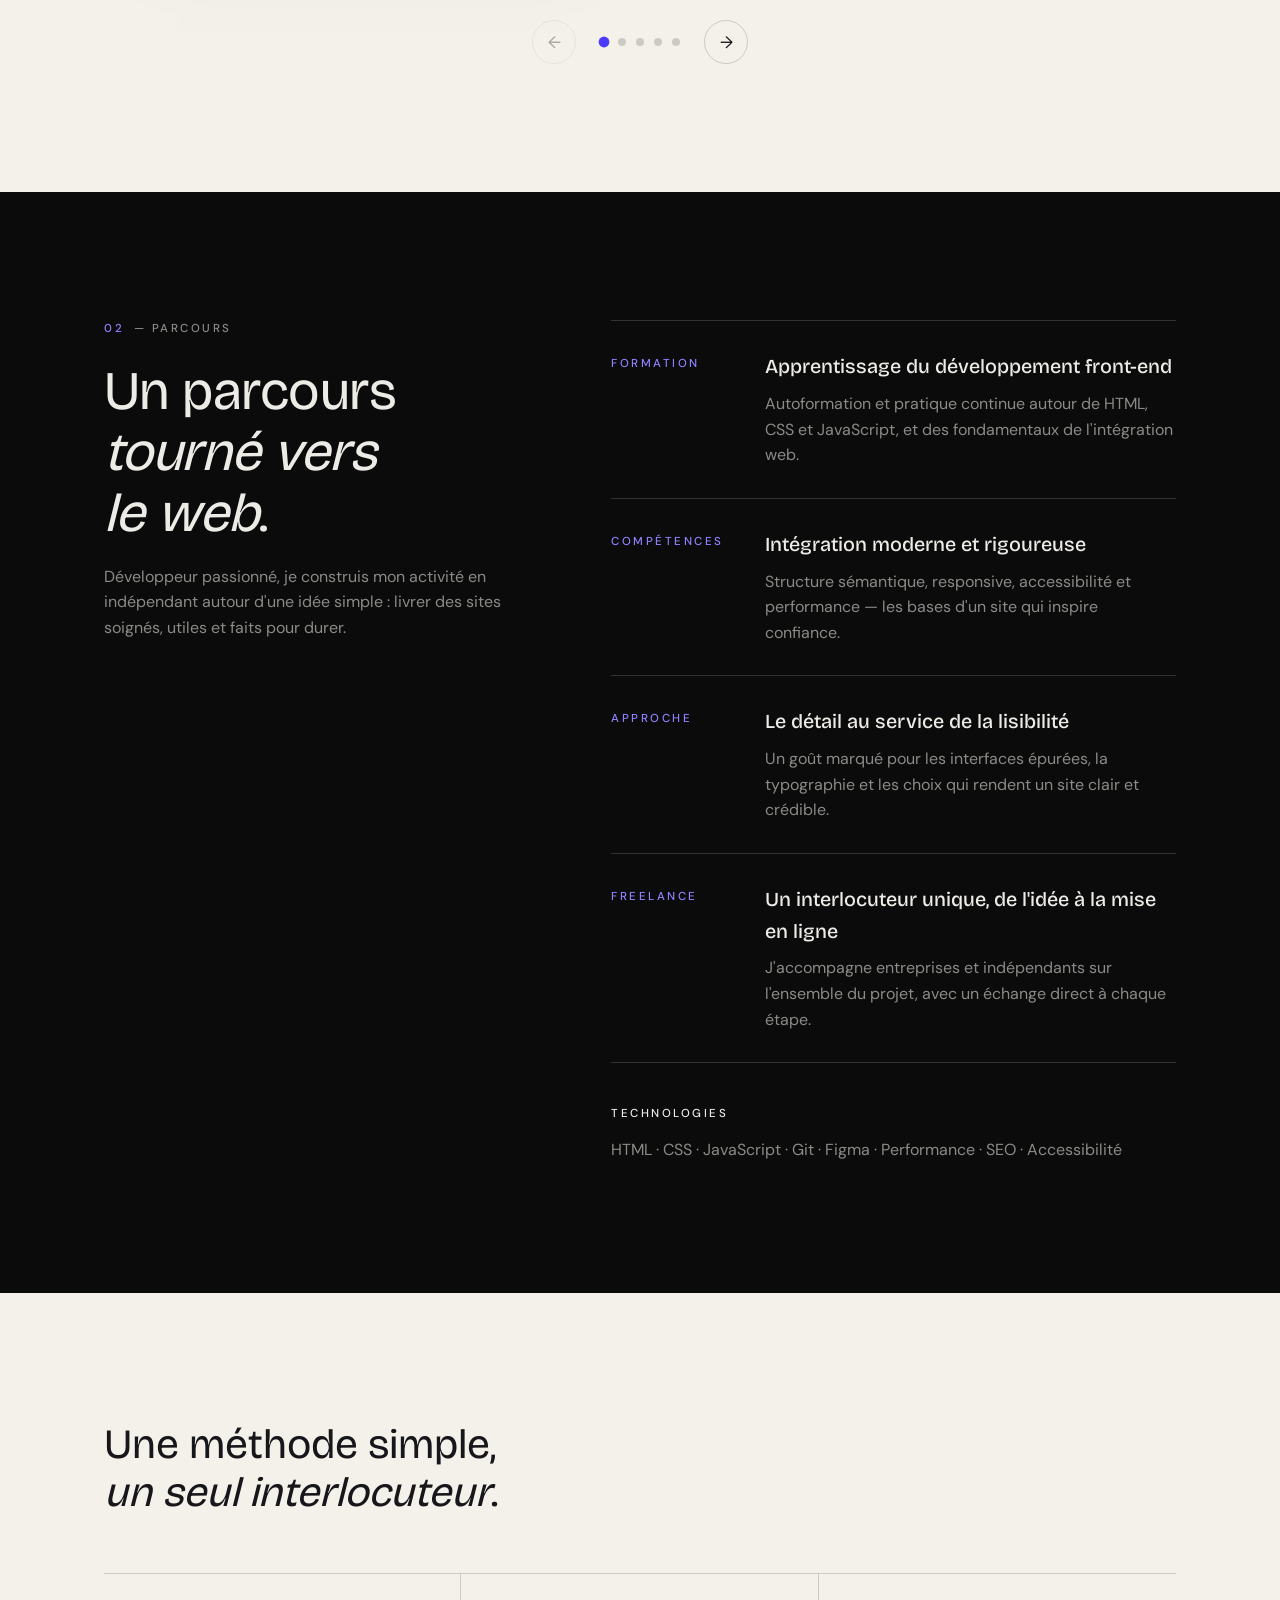
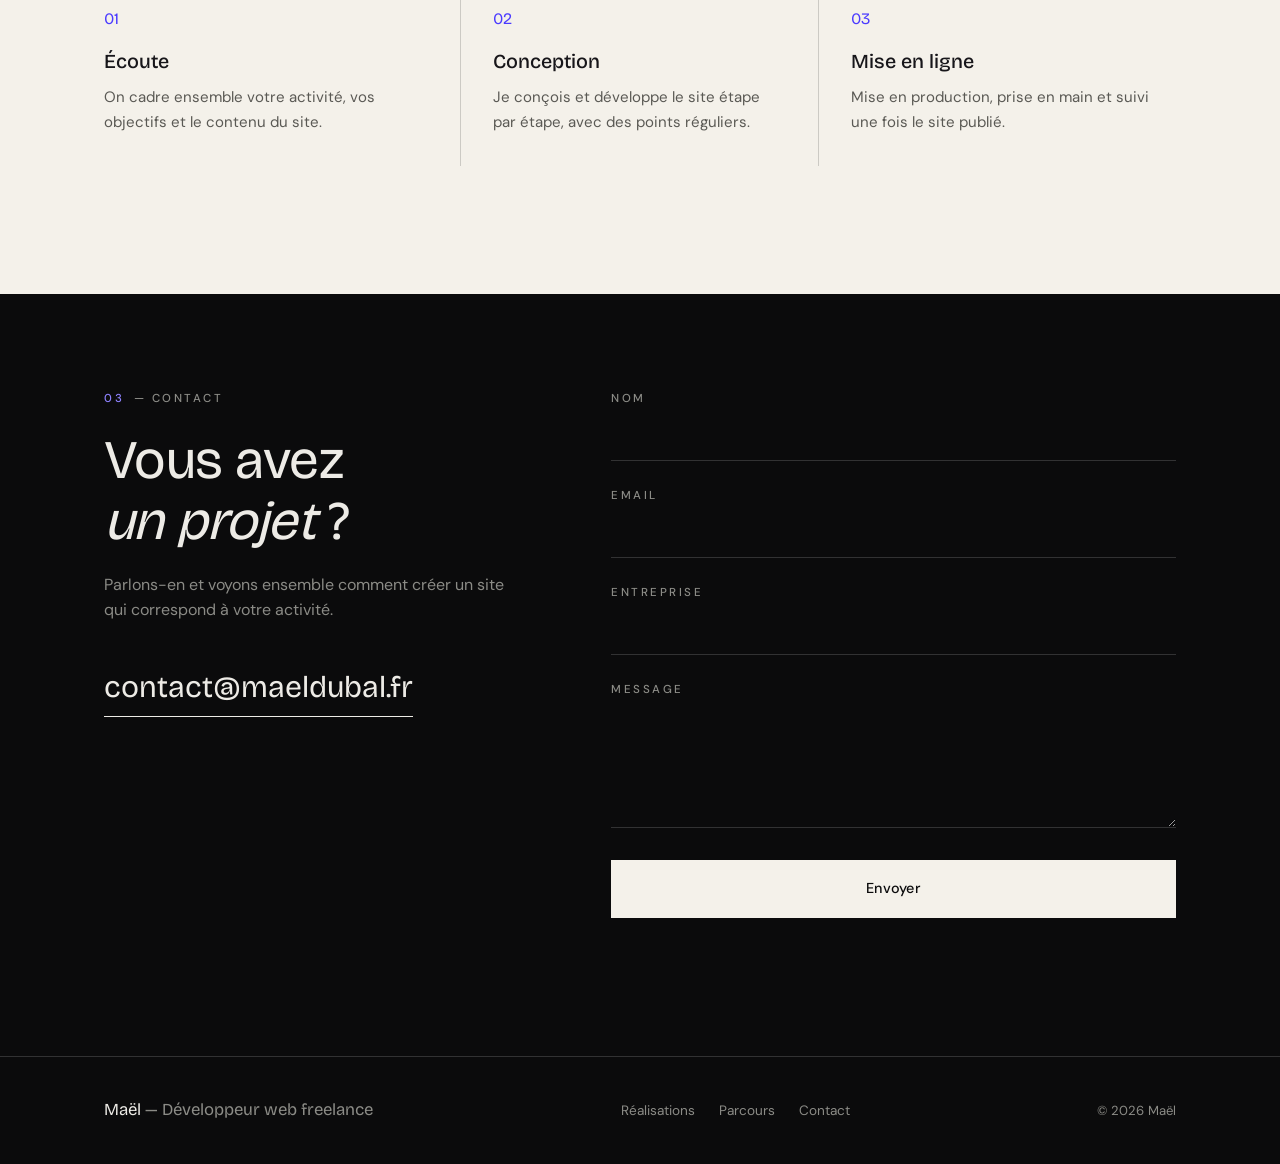
==== commit ba18a3ff: "modifs" ====
--- a/index.html
+++ b/index.html
@@ -32,11 +32,11 @@
   <link rel="icon"
     href="data:image/svg+xml,%3Csvg xmlns='http://www.w3.org/2000/svg' viewBox='0 0 32 32'%3E%3Crect width='32' height='32' fill='%230B0B0C'/%3E%3Ctext x='16' y='23' font-family='Georgia,serif' font-size='20' fill='%23F4F1EA' text-anchor='middle'%3EM%3C/text%3E%3C/svg%3E" />
 
-  <!-- Typographie : Playfair Display (titres) + Inter (texte) -->
+  <!-- Typographie : Bricolage Grotesque (titres) + DM Sans (texte) + Unbounded (titre hero) -->
   <link rel="preconnect" href="https://fonts.googleapis.com" />
   <link rel="preconnect" href="https://fonts.gstatic.com" crossorigin />
   <link
-    href="https://fonts.googleapis.com/css2?family=Inter:wght@400;500&family=Playfair+Display:ital,wght@0,400;0,500;0,600;1,400&display=swap"
+    href="https://fonts.googleapis.com/css2?family=DM+Sans:ital,wght@0,400;0,500;1,400&family=Bricolage+Grotesque:opsz,wght@12..96,400..800&family=Unbounded:wght@400;500;600;700&display=swap"
     rel="stylesheet" />
 
   <!-- Styles : 4 fichiers, à charger dans cet ordre -->
@@ -72,17 +72,19 @@
 
     <!-- ============================ HERO ============================ -->
     <section class="section section--ink hero" id="accueil">
+      <canvas class="hero__beams" aria-hidden="true"></canvas>
       <div class="shell hero__grid">
         <div class="hero__head reveal">
-          <p class="kicker">Développeur web freelance</p>
           <h1 class="hero__title">
-            Je crée des sites web qui donnent une vraie présence en ligne à votre entreprise.
+            <span class="hero__title-sub">Bonjour, je m'appelle</span>
+            <span class="hero__title-name">Mael Dubal</span>
+            <span class="hero__title-sub">et je suis un Développeur Web.</span>
           </h1>
         </div>
 
         <div class="hero__body reveal">
           <p class="hero__lead">
-            Des sites sur mesure, sobres et rapides, pour les entreprises et les indépendants.
+            Je crée des sites web qui donnent une vraie présence en ligne à votre entreprise.
           </p>
           <div class="hero__actions">
             <a href="#realisations" class="btn">Voir mes réalisations</a>
@@ -92,10 +94,12 @@
 
         <figure class="hero__figure reveal">
           <div class="frame">
-            <img src="img/mael-768.webp"
-              srcset="img/mael-480.webp 480w, img/mael-768.webp 768w, img/mael-1024.webp 1024w"
-              sizes="(max-width: 900px) 340px, 400px" alt="Portrait de Maël, développeur web freelance" width="1024"
-              height="1536" fetchpriority="high" />
+            <div class="frame__crop">
+              <img src="img/mael-768.webp"
+                srcset="img/mael-480.webp 480w, img/mael-768.webp 768w, img/mael-1024.webp 1024w"
+                sizes="(max-width: 900px) 340px, 400px" alt="Portrait de Maël, développeur web freelance" width="1024"
+                height="1536" fetchpriority="high" />
+            </div>
           </div>
         </figure>
       </div>
@@ -370,6 +374,7 @@
   <script src="js/reveal.js" defer></script>
   <script src="js/carousel.js" defer></script>
   <script src="js/contact.js" defer></script>
+  <script src="js/beams.js" defer></script>
 </body>
 
 </html>
--- a/css/base.css
+++ b/css/base.css
@@ -20,8 +20,9 @@
   --accent-on-ink:   #8E82FF;
 
   /* Typographie */
-  --font-body:    "Inter", system-ui, -apple-system, "Segoe UI", Roboto, sans-serif;
-  --font-display: "Playfair Display", Georgia, "Times New Roman", serif;
+  --font-body:    "DM Sans", system-ui, -apple-system, "Segoe UI", Roboto, sans-serif;
+  --font-display: "Bricolage Grotesque", "Segoe UI", system-ui, sans-serif;
+  --font-hero:    "Unbounded", "Segoe UI", system-ui, sans-serif;
 
   /* Rythme */
   --shell: 1200px;
@@ -72,7 +73,6 @@
 /* --------------------------------------------------------------------- */
 /* Typographie transversale                                              */
 /* --------------------------------------------------------------------- */
-.kicker,
 .section__index,
 .path__label,
 .stack__label,
--- a/css/sections.css
+++ b/css/sections.css
@@ -9,35 +9,28 @@
 /* --------------------------------------------------------------------- */
 .hero {
   position: relative;
-  padding-block: clamp(64px, 9vw, 116px) clamp(76px, 11vw, 132px);
-}
-
-/* Fond décoratif derrière le hero — adaptation sombre de background-snippets.tsx :
-   grille très discrète + halo d'accent en haut à droite. */
-.hero::before,
-.hero::after {
-  content: "";
+  min-height: clamp(620px, 86vh, 820px);
+  padding-block: clamp(64px, 9vw, 116px) clamp(96px, 13vw, 160px);
+  display: flex;
+  align-items: flex-start;
+}
+
+/* Fond décoratif derrière le hero : faisceaux lumineux animés sur fond noir,
+   dessinés en canvas par js/beams.js. */
+.hero__beams {
   position: absolute;
   inset: 0;
   z-index: 0;
+  width: 100%;
+  height: 100%;
+  filter: blur(17px);
   pointer-events: none;
-}
-.hero::before {
-  background-image:
-    linear-gradient(to right, rgba(255, 255, 255, 0.035) 1px, transparent 1px),
-    linear-gradient(to bottom, rgba(255, 255, 255, 0.035) 1px, transparent 1px);
-  background-size: 6rem 4rem;
-  -webkit-mask-image: linear-gradient(to bottom, #000 0%, transparent 92%);
-          mask-image: linear-gradient(to bottom, #000 0%, transparent 92%);
-}
-.hero::after {
-  background: radial-gradient(600px circle at 100% 140px,
-              rgba(142, 130, 255, 0.16), transparent 70%);
 }
 
 .hero__grid {
   position: relative;
   z-index: 1;                            /* contenu au-dessus du fond décoratif */
+  margin-top: 24px;                      /* léger décalage de tout le contenu sous la nav */
   display: grid;
   grid-template-columns: 1.75fr 1fr;
   column-gap: clamp(56px, 9vw, 132px);   /* photo écartée du texte */
@@ -50,7 +43,7 @@
    titre. height:0 => elle ne compte pas dans la hauteur de la rangée : elle
    déborde librement dans l'espace vide de la colonne droite, sans écarter le
    titre du texte qui suit (contrôlé uniquement par row-gap). */
-.hero__head   { grid-column: 1; grid-row: 1; }
+.hero__head   { grid-column: 1; grid-row: 1; margin-top: 14px; }
 .hero__figure { grid-column: 2; grid-row: 1; align-self: start; height: 0; }
 .hero__body {
   grid-column: 1;
@@ -61,16 +54,30 @@
   gap: 30px;
 }
 
-.kicker { color: var(--muted); display: block; margin-bottom: 30px; }
-
 .hero__title {
-  font-family: var(--font-display);
+  display: flex;
+  flex-direction: column;
+  align-items: flex-start;
+  gap: 6px;
+  max-width: 22ch;
+}
+
+.hero__title-sub {
+  font-family: var(--font-hero);
   font-weight: 400;
-  font-size: clamp(2.1rem, 4.6vw, 3.7rem);
-  line-height: 1.16;
+  font-size: clamp(0.95rem, 2vw, 1.3rem);
+  line-height: 1.35;
+  letter-spacing: -0.005em;
+  color: var(--muted);
+}
+
+.hero__title-name {
+  font-family: var(--font-hero);
+  font-weight: 600;
+  font-size: clamp(2.3rem, 5.8vw, 4.1rem);
+  line-height: 1.12;
   letter-spacing: -0.015em;
-  max-width: 20ch;
-  text-wrap: balance;
+  margin: 4px 0;
 }
 
 .hero__lead {
@@ -86,16 +93,24 @@
   gap: 28px;
 }
 
-/* Cadre photo : rectangle net, filet fin, proportions 4/5 conservées. */
+/* Cadre photo : portrait circulaire, sans bordure ni décalage. */
 .hero__figure { margin: 0; }
 .frame {
+  position: relative;
   width: 100%;
-  border: 1px solid var(--rule);
-  aspect-ratio: 4 / 5;
+  max-width: 360px;
+  aspect-ratio: 1 / 1;
+  margin-inline: auto;
+}
+.frame__crop {
+  position: absolute;
+  inset: 0;
+  z-index: 1;
+  border-radius: 50%;
   overflow: hidden;
 }
 /* object-position : on protège le visage (cadrage vers le haut) */
-.frame img { width: 100%; height: 100%; object-fit: cover; object-position: 50% 18%; }
+.frame__crop img { width: 100%; height: 100%; object-fit: cover; object-position: 50% 8%; }
 .frame__placeholder {
   width: 100%; height: 100%;
   display: grid;
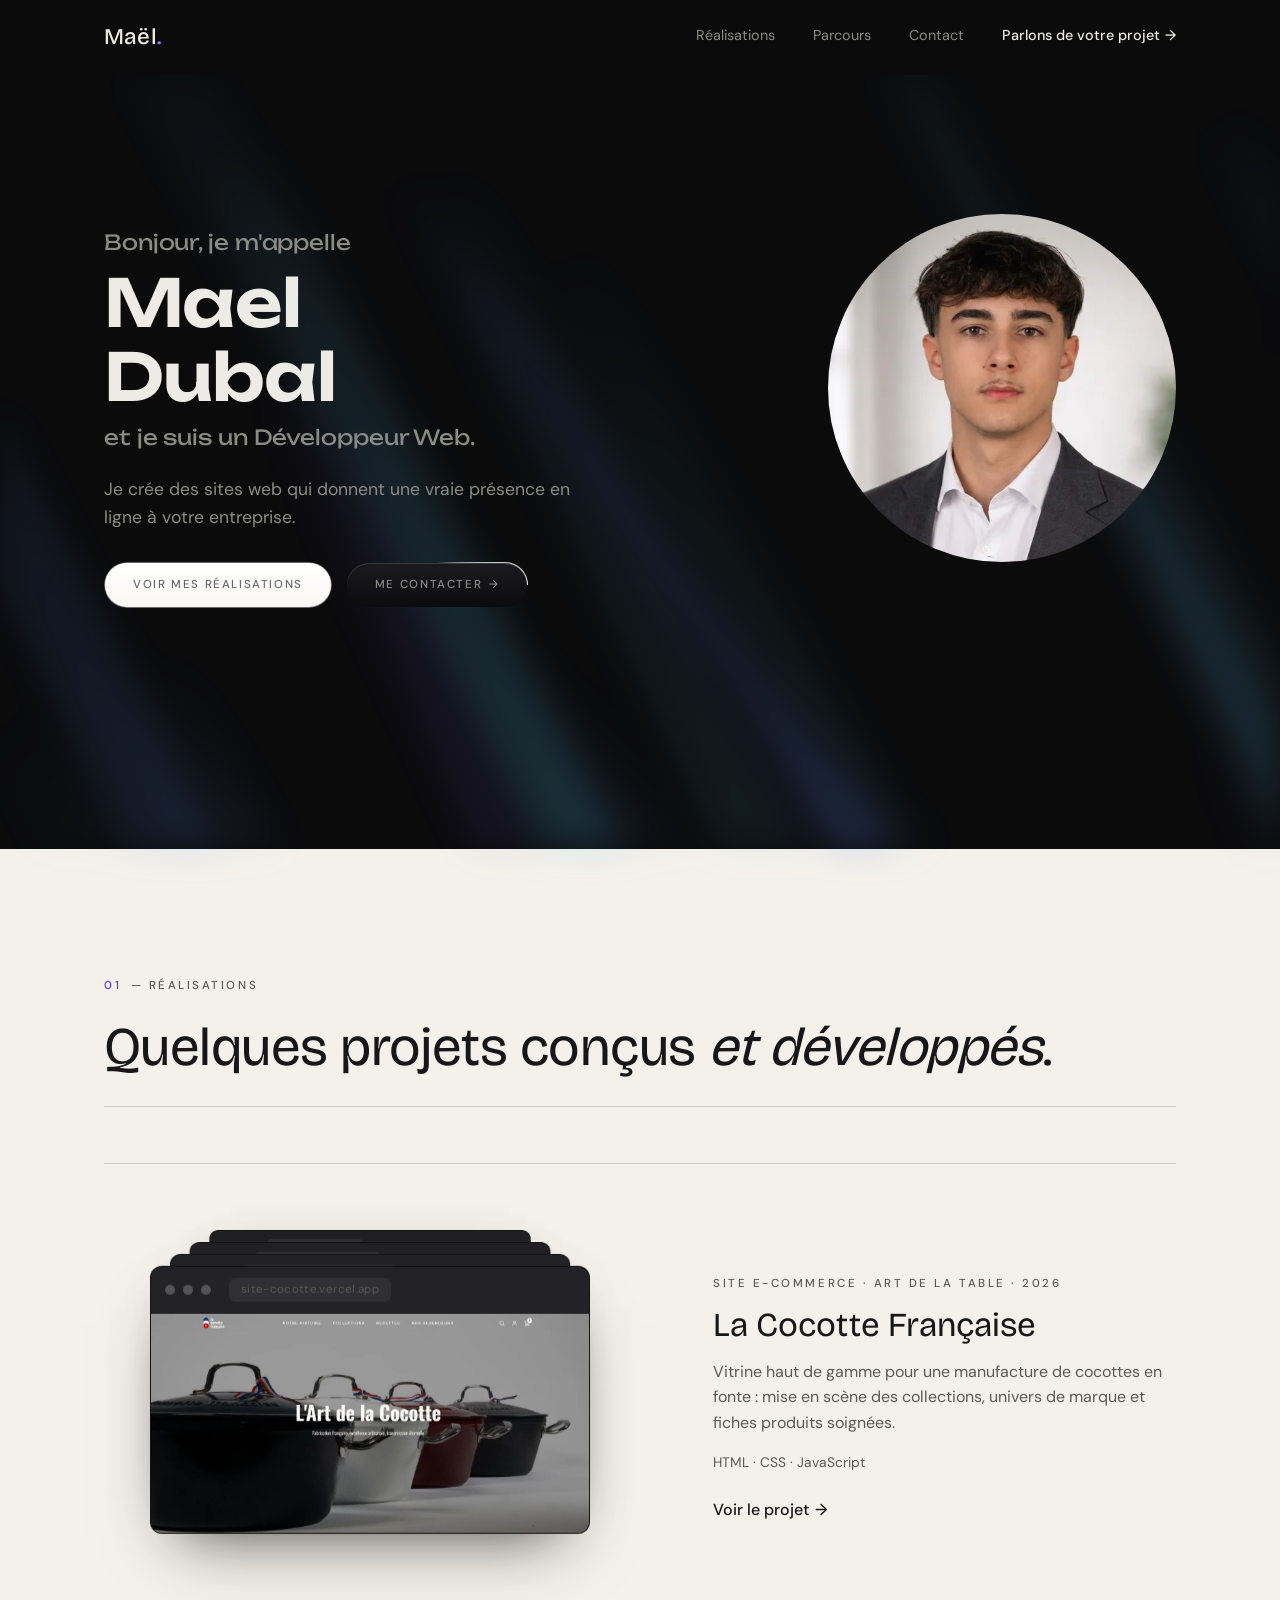
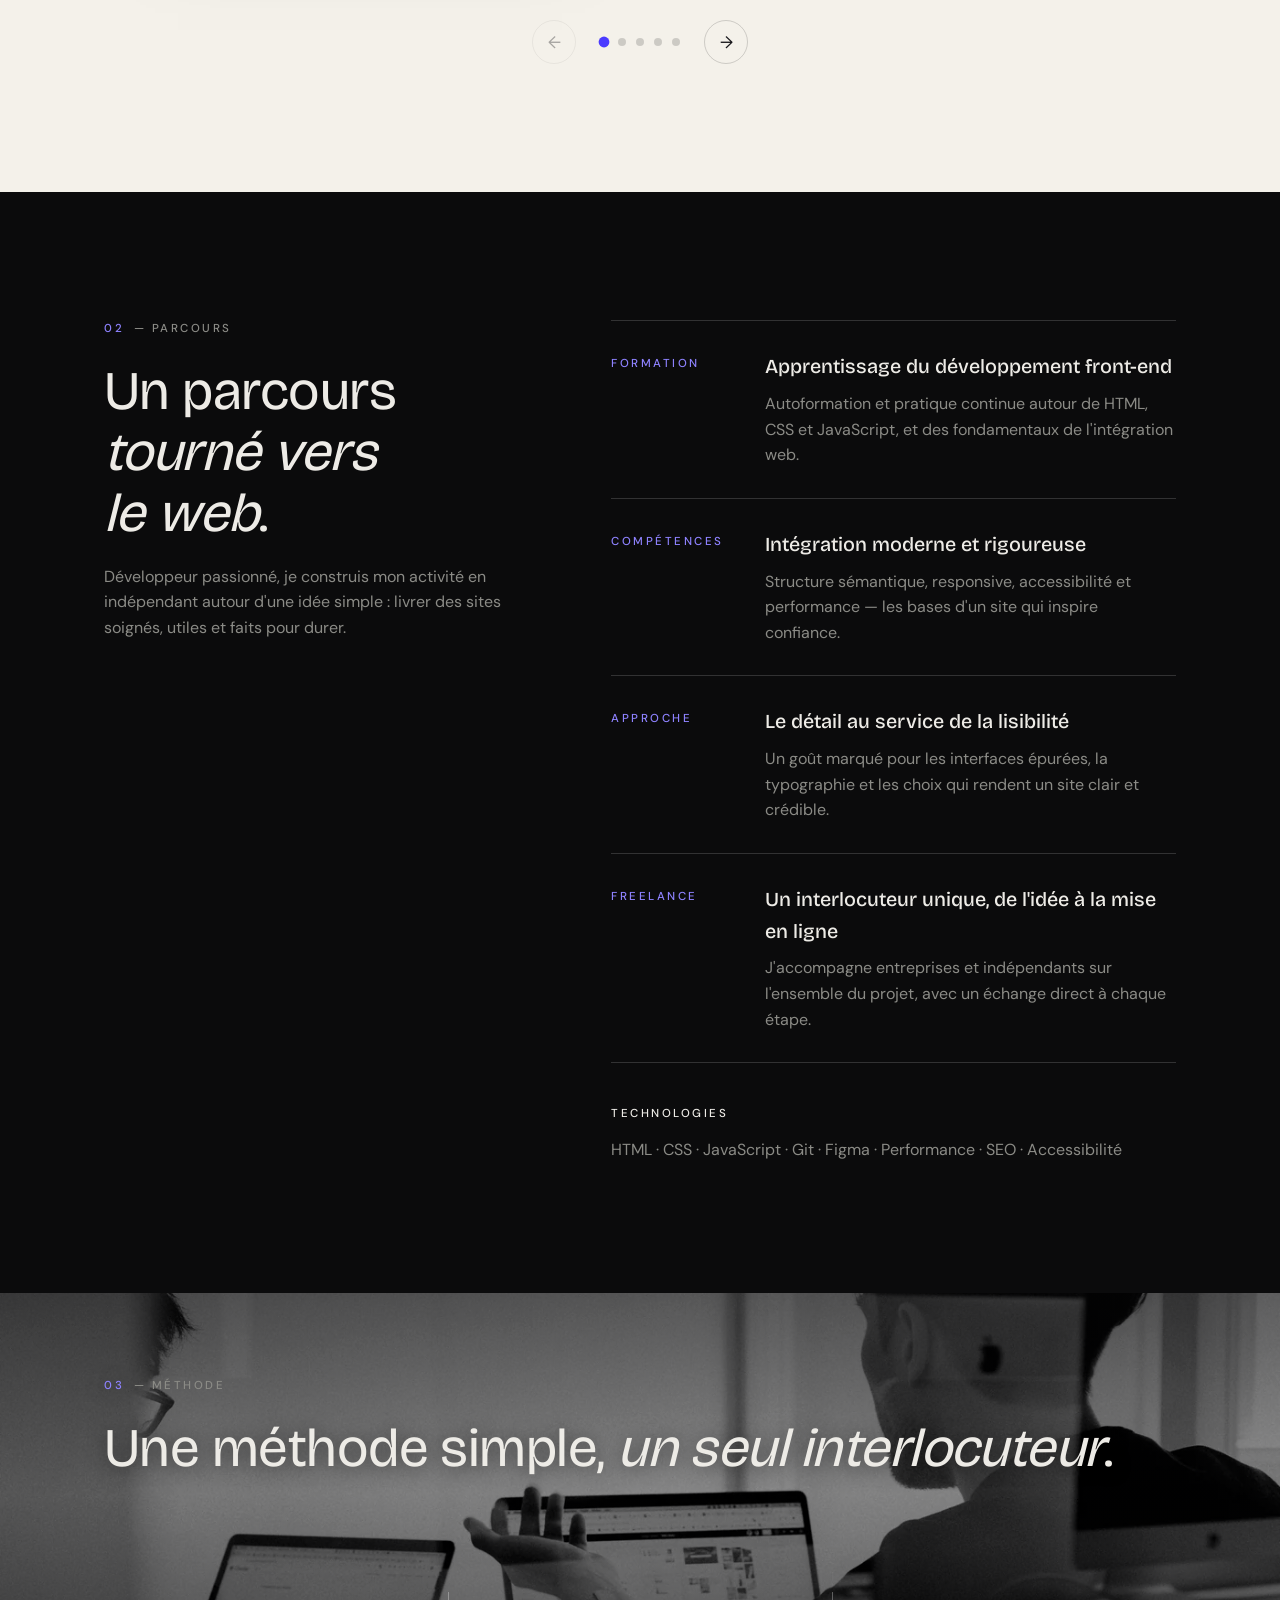
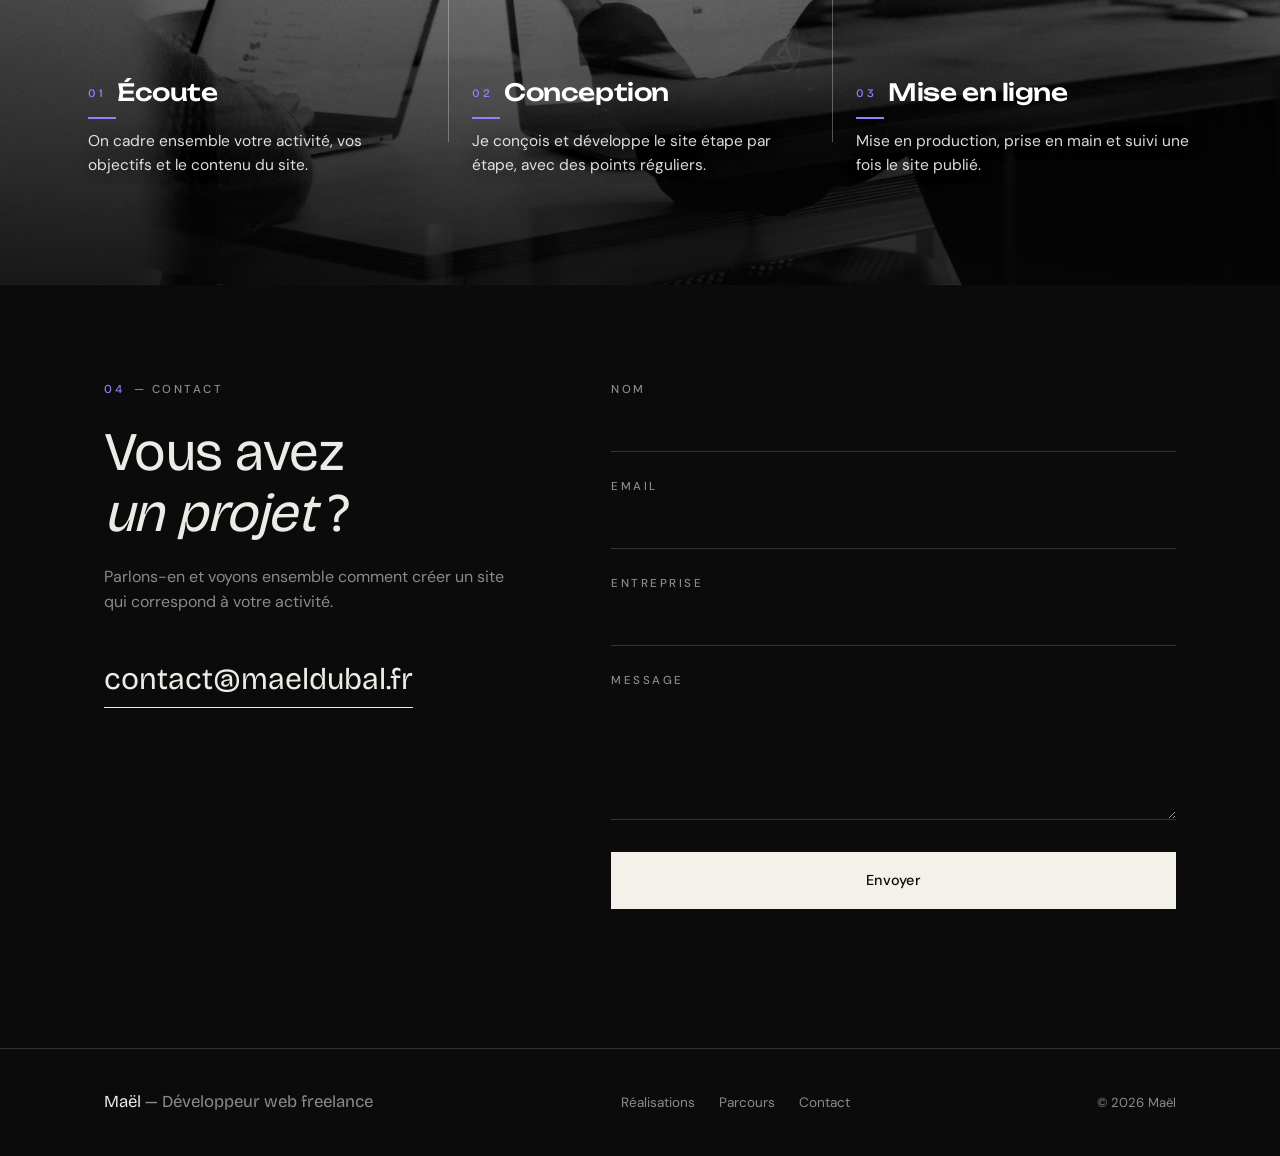
==== commit 55bfe68c: "modifs" ====
--- a/index.html
+++ b/index.html
@@ -87,8 +87,12 @@
             Je crée des sites web qui donnent une vraie présence en ligne à votre entreprise.
           </p>
           <div class="hero__actions">
-            <a href="#realisations" class="btn">Voir mes réalisations</a>
-            <a href="#contact" class="link-arrow">Me contacter</a>
+            <a href="#realisations" class="btn-beam btn-beam--solid">
+              <span class="btn-beam__face">Voir mes réalisations</span>
+            </a>
+            <a href="#contact" class="btn-beam btn-beam--ghost">
+              <span class="btn-beam__face">Me contacter</span>
+            </a>
           </div>
         </div>
 
@@ -295,35 +299,46 @@
       </div>
     </section>
 
-    <!-- ============================ APPROCHE ============================ -->
-    <section class="section section--paper approach">
+    <!-- ============================ 03 · MÉTHODE ============================ -->
+    <!-- Bande photo unique : une seule image porte les trois zones de texte,
+         séparées par un mince filet vertical. Les numéros accompagnent
+         désormais les titres. -->
+    <section class="section section--ink approach">
       <div class="shell">
-        <p class="approach__lead reveal">Une méthode simple, <em>un seul interlocuteur</em>.</p>
-        <div class="approach__steps">
-          <div class="approach__step reveal">
-            <span>01</span>
-            <h3>Écoute</h3>
-            <p>On cadre ensemble votre activité, vos objectifs et le contenu du site.</p>
-          </div>
-          <div class="approach__step reveal">
-            <span>02</span>
-            <h3>Conception</h3>
-            <p>Je conçois et développe le site étape par étape, avec des points réguliers.</p>
-          </div>
-          <div class="approach__step reveal">
-            <span>03</span>
-            <h3>Mise en ligne</h3>
-            <p>Mise en production, prise en main et suivi une fois le site publié.</p>
-          </div>
-        </div>
-      </div>
-    </section>
-
-    <!-- ============================ 03 · CONTACT ============================ -->
+        <header class="section__head reveal">
+          <p class="section__index"><span>03</span> — Méthode</p>
+          <h2 class="section__title">Une méthode simple, <em>un seul interlocuteur</em>.</h2>
+        </header>
+      </div>
+
+      <!-- role="list" : list-style: none retire la sémantique de liste sur Safari/VoiceOver -->
+      <ol class="approach__steps" role="list">
+        <li class="approach__step reveal">
+          <div class="approach__panel">
+            <h3 class="approach__title"><span class="approach__num" aria-hidden="true">01</span>Écoute</h3>
+            <p class="approach__text">On cadre ensemble votre activité, vos objectifs et le contenu du site.</p>
+          </div>
+        </li>
+        <li class="approach__step reveal">
+          <div class="approach__panel">
+            <h3 class="approach__title"><span class="approach__num" aria-hidden="true">02</span>Conception</h3>
+            <p class="approach__text">Je conçois et développe le site étape par étape, avec des points réguliers.</p>
+          </div>
+        </li>
+        <li class="approach__step reveal">
+          <div class="approach__panel">
+            <h3 class="approach__title"><span class="approach__num" aria-hidden="true">03</span>Mise en ligne</h3>
+            <p class="approach__text">Mise en production, prise en main et suivi une fois le site publié.</p>
+          </div>
+        </li>
+      </ol>
+    </section>
+
+    <!-- ============================ 04 · CONTACT ============================ -->
     <section class="section section--ink" id="contact">
       <div class="shell split">
         <div class="split__aside reveal">
-          <p class="section__index"><span>03</span> — Contact</p>
+          <p class="section__index"><span>04</span> — Contact</p>
           <h2 class="section__title">Vous avez <em>un projet</em> ?</h2>
           <p class="section__note">
             Parlons-en et voyons ensemble comment créer un site qui correspond à votre activité.
--- a/css/base.css
+++ b/css/base.css
@@ -140,6 +140,104 @@
 .btn:hover { background: transparent; color: var(--fg); border-color: currentColor; }
 .btn--wide { align-self: flex-start; padding: 16px 44px; margin-top: 6px; }
 
+/* Boutons « faisceau » du hero — pastille dont la bordure tourne au survol.
+   Les deux variantes partagent la même mécanique et la même géométrie, mais
+   restent volontairement distinctes : --solid porte l'action principale,
+   --ghost reste en retrait. */
+.btn-beam {
+  position: relative;
+  display: inline-flex;
+  align-items: center;
+  justify-content: center;
+  padding: 1px;                 /* épaisseur de la bordure */
+  border: 0;
+  border-radius: 999px;
+  overflow: hidden;
+  background: none;
+  cursor: pointer;
+  transition: transform 0.3s var(--ease), box-shadow 0.3s var(--ease);
+}
+.btn-beam:hover { transform: translateY(-2px); }
+
+/* Faisceau conique, révélé au survol */
+.btn-beam::before {
+  content: "";
+  position: absolute;
+  top: 50%;
+  left: 50%;
+  width: 200%;                  /* carré : couvre le bouton à toutes les rotations */
+  aspect-ratio: 1;
+  translate: -50% -50%;
+  background: conic-gradient(from 90deg at 50% 50%,
+              transparent 0%, transparent 75%, var(--beam) 100%);
+  opacity: 0;
+  animation: btn-beam-spin 3s linear infinite;
+  transition: opacity 0.3s var(--ease);
+}
+.btn-beam:hover::before { opacity: 1; }
+
+/* Bordure fixe, hors survol */
+.btn-beam::after {
+  content: "";
+  position: absolute;
+  inset: 0;
+  border-radius: inherit;
+  background: var(--beam-rest);
+  transition: opacity 0.3s var(--ease);
+}
+.btn-beam:hover::after { opacity: 0; }
+
+.btn-beam__face {
+  position: relative;
+  display: inline-flex;
+  align-items: center;
+  justify-content: center;
+  gap: 0.8ch;
+  width: 100%;
+  padding: 13px 28px;
+  border-radius: inherit;
+  background: var(--face);
+  color: var(--face-fg);
+  font-size: 0.72rem;
+  font-weight: 500;
+  letter-spacing: 0.14em;
+  text-transform: uppercase;
+  box-shadow: var(--face-inset);
+  transition: color 0.3s var(--ease);
+}
+.btn-beam__face::after { content: "\2192"; transition: transform 0.35s var(--ease); }
+.btn-beam:hover .btn-beam__face { color: var(--face-fg-hover); }
+.btn-beam:hover .btn-beam__face::after { transform: translateX(3px); }
+
+/* Principal : surface claire, faisceau accent */
+.btn-beam--solid {
+  --beam: var(--accent-on-ink);
+  --beam-rest: rgba(255, 255, 255, 0.38);
+  --face: linear-gradient(to bottom, #FFFFFF, var(--paper));
+  --face-fg: var(--ink);
+  --face-fg-hover: var(--ink);
+  --face-inset: inset 0 1px 0 rgba(255, 255, 255, 0.9);
+}
+.btn-beam--solid:hover { box-shadow: 0 0 25px rgba(142, 130, 255, 0.22); }
+.btn-beam--solid .btn-beam__face::after { content: none; }  /* pas de flèche */
+
+/* Secondaire : surface sombre, faisceau blanc, texte en retrait.
+   Ici le faisceau tourne en permanence : c'est lui qui attire l'oeil sur ce
+   bouton, la bordure fixe ne sert donc plus. */
+.btn-beam--ghost {
+  --beam: #FFFFFF;
+  --beam-rest: rgba(255, 255, 255, 0.18);
+  --face: linear-gradient(to bottom, #1B1B1F, #0B0B0C);
+  --face-fg: var(--ink-muted);
+  --face-fg-hover: var(--ink-fg);
+  --face-inset: inset 0 1px 0 rgba(255, 255, 255, 0.14);
+}
+.btn-beam--ghost::before { opacity: 1; }
+.btn-beam--ghost::after { opacity: 0; }
+.btn-beam--ghost:hover { box-shadow: 0 0 25px rgba(255, 255, 255, 0.10); }
+
+@keyframes btn-beam-spin { to { transform: rotate(360deg); } }
+
 /* --------------------------------------------------------------------- */
 /* Apparition au scroll (discrète) — activée par js/reveal.js            */
 /* --------------------------------------------------------------------- */
--- a/css/layout.css
+++ b/css/layout.css
@@ -19,6 +19,11 @@
 /* Contact : rythme légèrement resserré */
 #contact {
   padding-block: clamp(56px, 8vw, 96px);
+}
+
+/* Approche : idem, la bande photo remplit déjà l'espace visuellement */
+.approach {
+  padding-block: clamp(48px, 7vw, 84px);
 }
 
 .section--ink {
--- a/css/sections.css
+++ b/css/sections.css
@@ -90,7 +90,7 @@
   display: flex;
   flex-wrap: wrap;
   align-items: center;
-  gap: 28px;
+  gap: 14px;
 }
 
 /* Cadre photo : portrait circulaire, sans bordure ni décalage. */
@@ -290,42 +290,111 @@
 .cases-nav[disabled] { opacity: 0.35; cursor: default; pointer-events: none; }
 
 /* --------------------------------------------------------------------- */
-/* Approche                                                              */
-/* --------------------------------------------------------------------- */
-.approach__lead {
-  font-family: var(--font-display);
-  font-weight: 400;
-  font-size: clamp(1.7rem, 3.8vw, 2.6rem);
-  line-height: 1.15;
-  max-width: 22ch;
-  margin-bottom: 56px;
-  text-wrap: balance;
-}
-.approach__lead em { font-style: italic; }
-
+/* Méthode — bande photo en trois zones                                  */
+/* --------------------------------------------------------------------- */
+/* La photo couvre toute la section, titre compris : elle est posée sur
+   .approach (z-index -1, donc au-dessus du fond d'appoint mais sous le
+   contenu). Le fond ink ne sert plus que de repli si l'image ne charge pas. */
+.approach {
+  position: relative;
+  isolation: isolate;
+  overflow: hidden;
+}
+.approach::before {
+  content: "";
+  position: absolute;
+  inset: 0;
+  z-index: -1;
+  background-image:
+    linear-gradient(to bottom, rgba(11, 11, 12, 0.62) 0%, rgba(11, 11, 12, 0.4) 34%, rgba(11, 11, 12, 0.86) 100%),
+    url("../img/approach/ecoute.webp");
+  background-size: cover;
+  background-position: center;
+  filter: contrast(1.04) saturate(0.92);
+}
+
+/* L'en-tête pose son texte directement sur la photo : pas de filet. */
+.approach .section__head {
+  border-bottom: 0;
+  padding-bottom: 0;
+  margin-bottom: clamp(34px, 4.2vw, 56px);
+}
+.approach .section__title,
+.approach .section__index span { text-shadow: 0 1px 18px rgba(11, 11, 12, 0.5); }
+
+/* Les trois zones se partagent la photo de la section : la grille n'a plus
+   de fond propre, seulement ses filets de séparation. */
 .approach__steps {
   display: grid;
   grid-template-columns: repeat(3, 1fr);
-  border-top: 1px solid var(--rule);
-}
+  gap: 0;
+  padding-inline: var(--gutter);
+}
+
 .approach__step {
-  padding: 32px 32px 32px 0;
-  border-right: 1px solid var(--rule);
-}
-.approach__step:last-child { border-right: 0; padding-right: 0; }
-.approach__step + .approach__step { padding-left: 32px; }
-.approach__step span {
-  font-family: var(--font-display);
-  font-size: 1rem;
-  color: var(--accent);
-}
-.approach__step h3 {
+  position: relative;
+  display: flex;
+  flex-direction: column;
+}
+/* Filet vertical entre deux zones : fin, discret, et volontairement plus
+   court que l'image pour ne pas la couper de haut en bas. */
+.approach__step + .approach__step::before {
+  content: "";
+  position: absolute;
+  top: 22%;
+  bottom: 22%;
+  left: 0;
+  width: 1px;
+  background: rgba(255, 255, 255, 0.3);
+}
+
+.approach__panel {
+  flex: 1;
+  min-height: clamp(230px, 21vw, 300px);
+  padding: clamp(20px, 1.9vw, 30px);
+  display: flex;
+  flex-direction: column;
+  justify-content: flex-end;
+}
+
+.approach__title {
+  font-family: var(--font-hero);
+  font-weight: 500;
+  font-size: clamp(1.3rem, 1.85vw, 1.7rem);
+  line-height: 1.1;
+  letter-spacing: -0.02em;
+  color: #FFFFFF;
+  margin-bottom: 10px;
+}
+/* Numéro accolé au titre, en petite capitale d'accent. */
+.approach__num {
   font-family: var(--font-display);
   font-weight: 500;
-  font-size: 1.24rem;
-  margin: 14px 0 8px;
-}
-.approach__step p { color: var(--muted); font-size: 0.94rem; }
+  font-size: 0.72rem;
+  letter-spacing: 0.22em;
+  color: var(--accent-on-ink);
+  margin-right: 12px;
+  vertical-align: 0.32em;
+}
+/* Trait d'accent sous le titre, qui se déploie au survol. */
+.approach__title::after {
+  content: "";
+  display: block;
+  width: 28px;
+  height: 2px;
+  margin-top: 12px;
+  background: var(--accent-on-ink);
+  transition: width 0.4s var(--ease);
+}
+.approach__step:hover .approach__title::after { width: 64px; }
+
+.approach__text {
+  color: rgba(255, 255, 255, 0.86);
+  font-size: 0.97rem;
+  line-height: 1.55;
+  max-width: 32ch;
+  text-shadow: 0 1px 14px rgba(11, 11, 12, 0.55);
+}
 
 /* --------------------------------------------------------------------- */
 /* Contact                                                               */
--- a/css/responsive.css
+++ b/css/responsive.css
@@ -37,16 +37,34 @@
   .nav__cta { margin-top: 8px; }
 }
 
-/* Approche : colonnes -> pile --------------------------------------- */
+/* Méthode : les zones s'empilent, la photo reste unique --------------- */
 @media (max-width: 820px) {
   .approach__steps { grid-template-columns: 1fr; }
-  .approach__step,
-  .approach__step + .approach__step {
-    border-right: 0;
-    border-bottom: 1px solid var(--rule);
-    padding: 26px 0;
+  /* Le filet séparateur bascule à l'horizontale, toujours plus court que
+     la largeur de l'image. */
+  .approach__step + .approach__step::before {
+    top: 0;
+    bottom: auto;
+    left: 12%;
+    right: 12%;
+    width: auto;
+    height: 1px;
   }
-  .approach__step:last-child { border-bottom: 0; }
+  /* Empilés, les blocs n'ont plus à remplir une hauteur de colonne : le
+     texte se cale au centre de sa zone au lieu de tomber tout en bas. */
+  .approach__panel {
+    min-height: 0;
+    justify-content: center;
+    padding-block: clamp(26px, 6.5vw, 36px);
+  }
+  /* La section devient bien plus haute qu'elle n'est large : la photo est
+     très recadrée et le dégradé s'étire. On le resserre pour garder le
+     même contraste sous chaque bloc de texte. */
+  .approach::before {
+    background-image:
+      linear-gradient(to bottom, rgba(11, 11, 12, 0.66) 0%, rgba(11, 11, 12, 0.58) 30%, rgba(11, 11, 12, 0.82) 100%),
+      url("../img/approach/ecoute.webp");
+  }
 }
 
 /* Réalisations : la pile de cartes passe en une colonne (pile au-dessus,
@@ -63,9 +81,17 @@
 /* Mobile ----------------------------------------------------------- */
 @media (max-width: 560px) {
   .path__row { grid-template-columns: 1fr; gap: 10px; }
-  .hero__actions { flex-direction: column; align-items: flex-start; gap: 20px; }
+  .hero__actions { flex-direction: column; align-items: stretch; gap: 14px; }
   .btn { width: 100%; }
+  .btn-beam { width: 100%; }
   .footer__inner { flex-direction: column; align-items: flex-start; }
+}
+
+/* Fond du hero : le flou fixe de desktop noie les faisceaux sur un petit
+   écran (proportionnellement bien plus fort) ; on le réduit pour qu'ils
+   restent visibles. */
+@media (max-width: 600px) {
+  .hero__beams { filter: blur(9px); }
 }
 
 /* Contact : texte plus compact sur mobile ----------------------------- */
@@ -92,4 +118,10 @@
     transition-duration: 0.01ms !important;
   }
   .reveal { opacity: 1; transform: none; }
+
+  /* Le faisceau du bouton secondaire tourne en continu : sans cela la durée
+     d'animation écrasée ci-dessus le ferait stroboscoper. On revient à la
+     bordure fixe. */
+  .btn-beam::before { animation: none !important; opacity: 0; }
+  .btn-beam--ghost::after { opacity: 1; }
 }
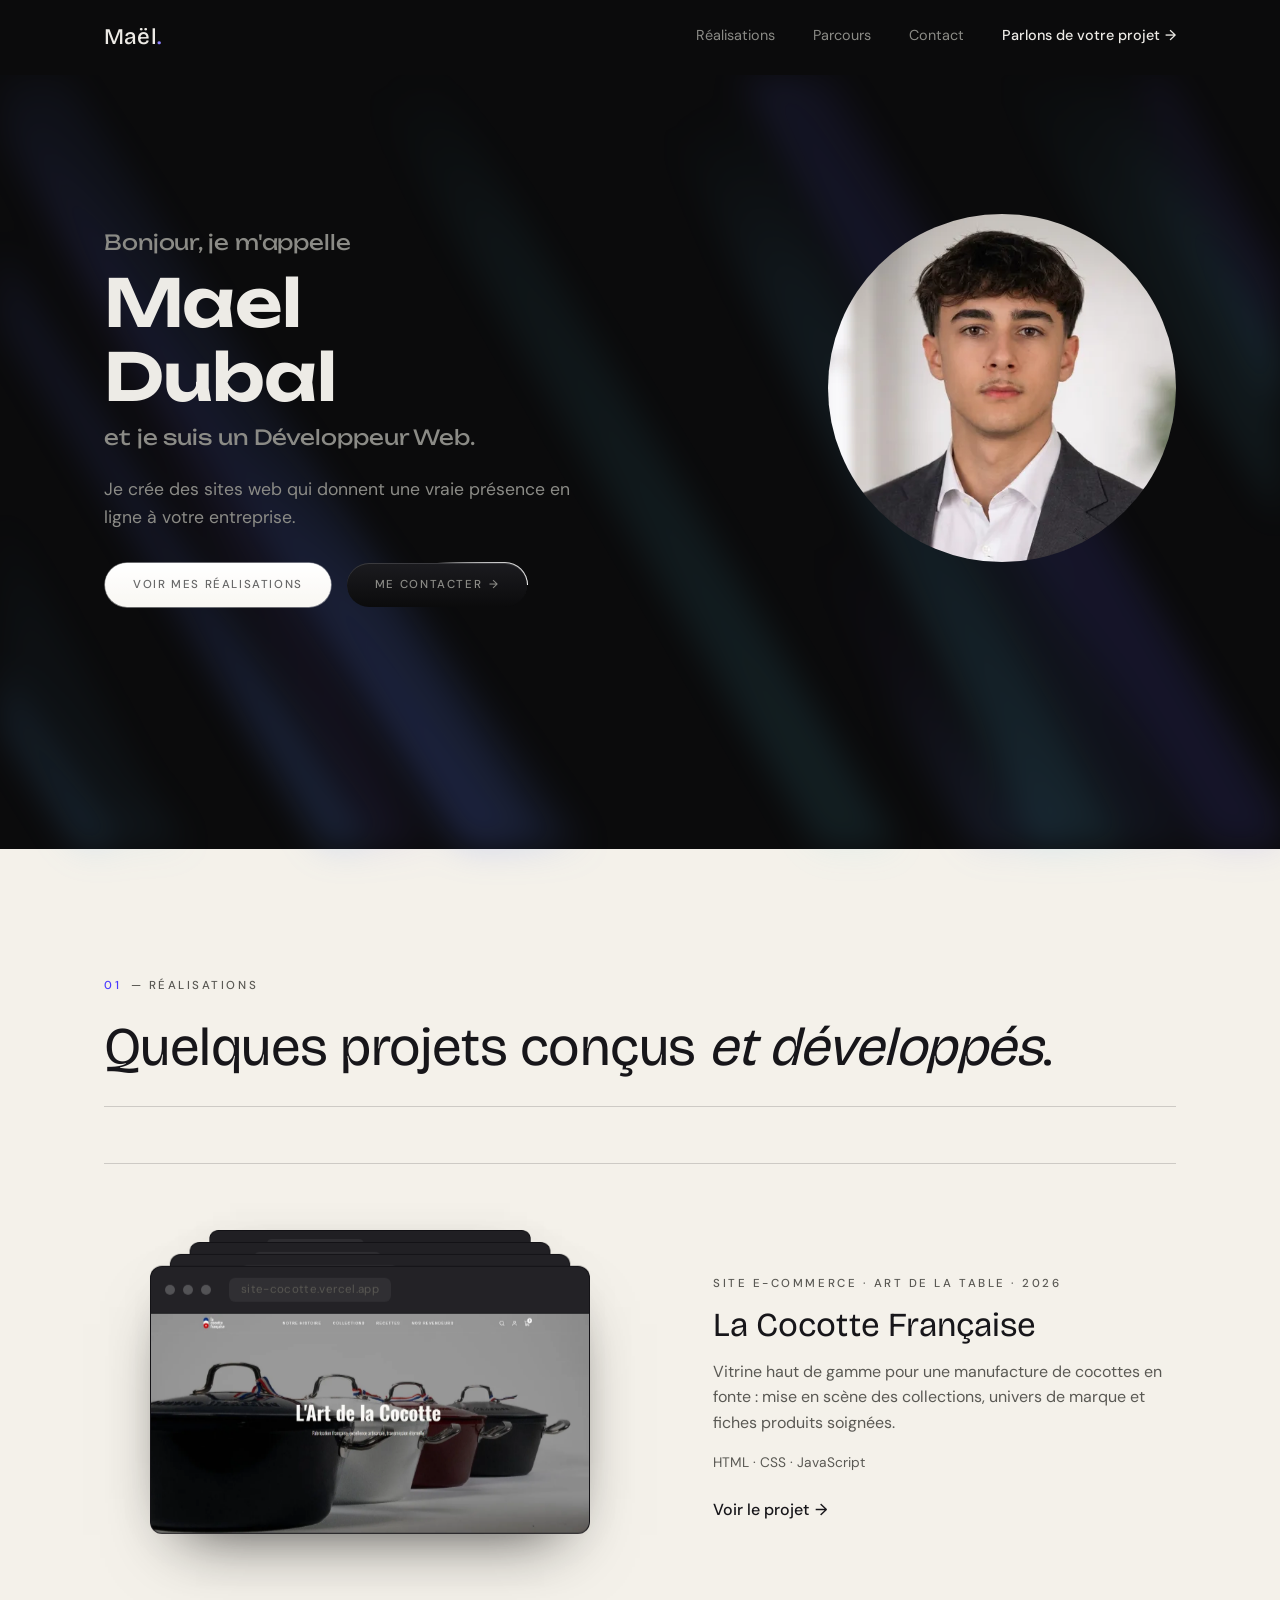
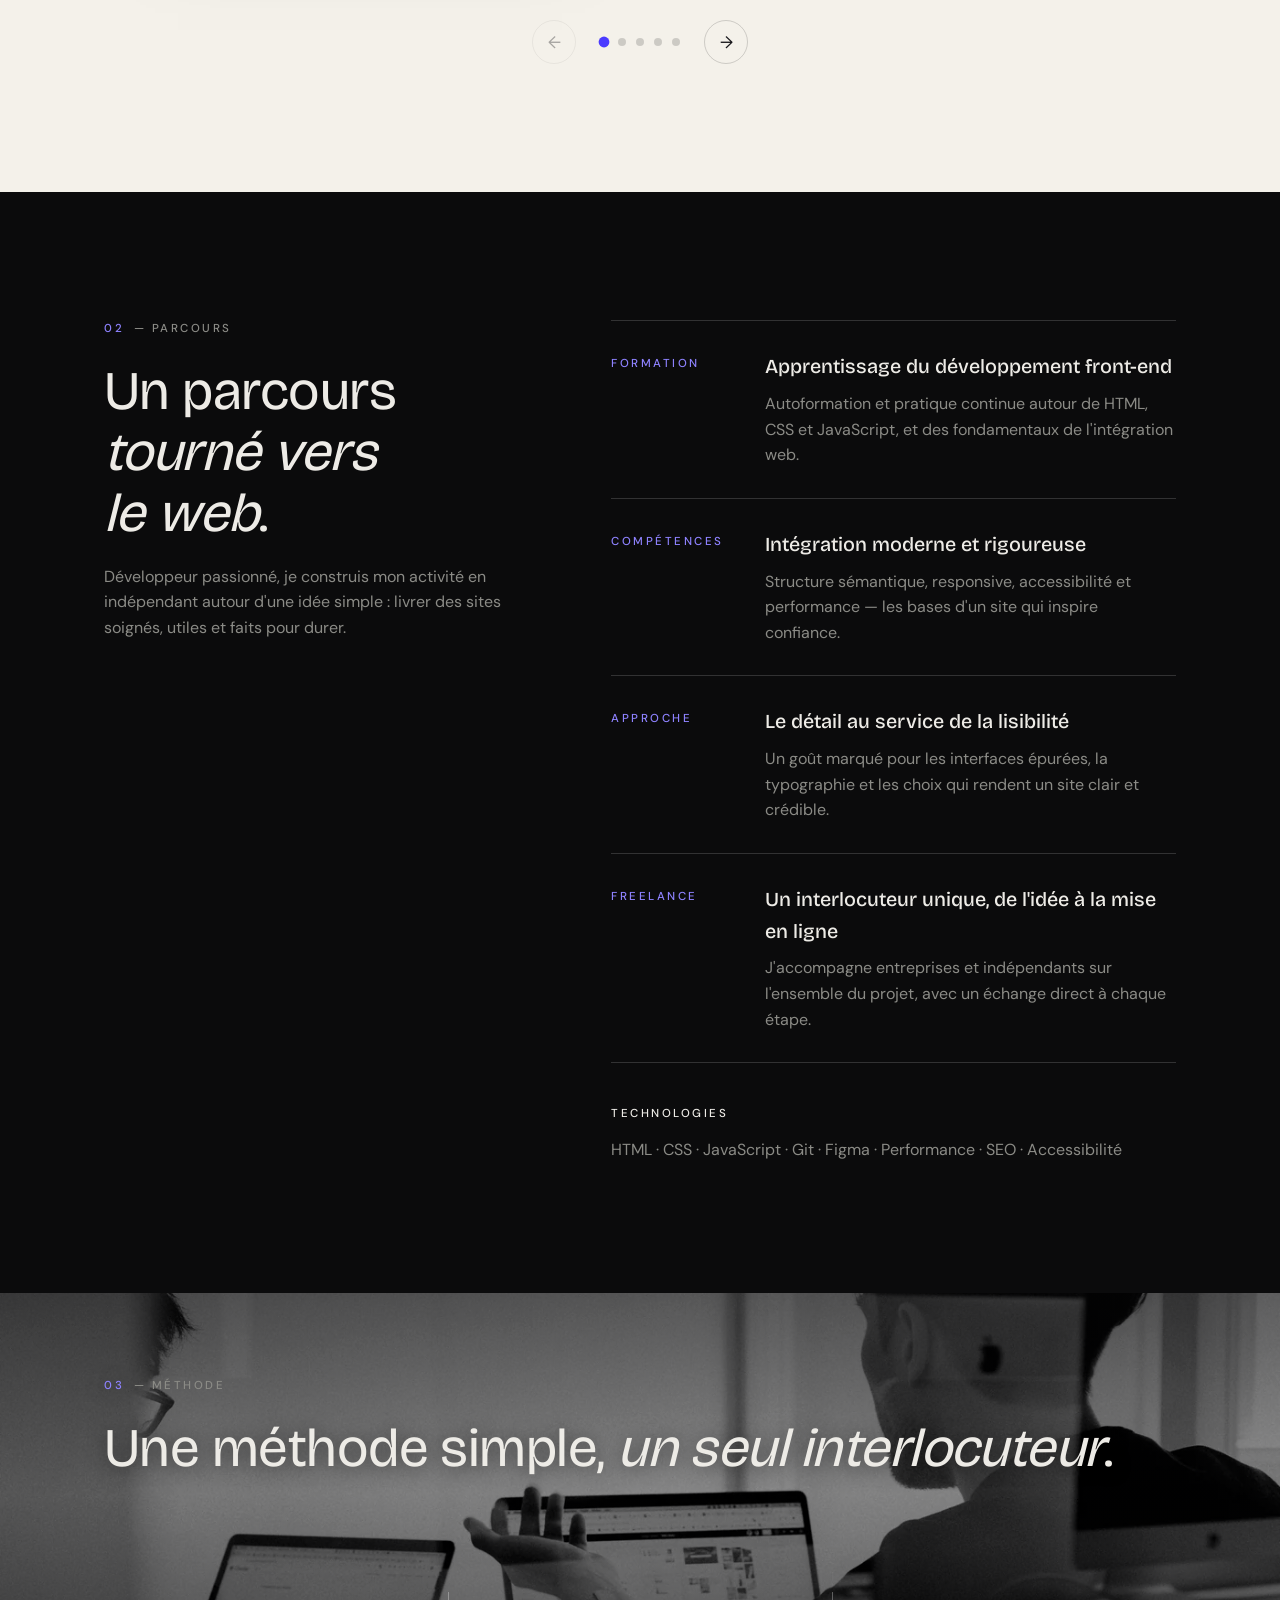
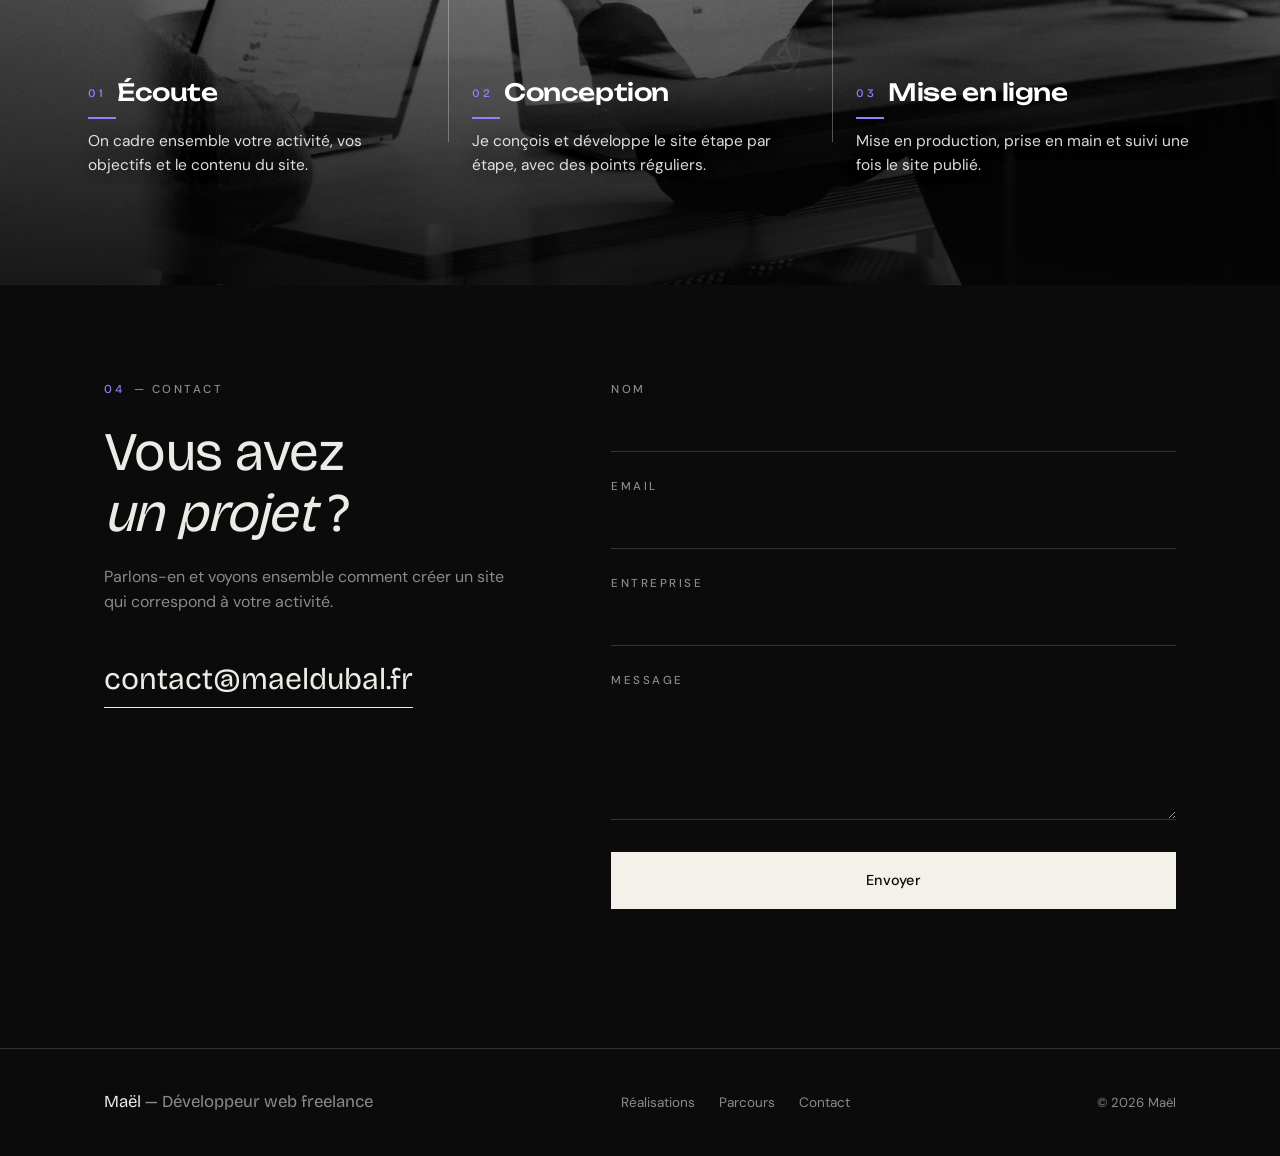
==== commit 4f19cd1c: "page 404" ====
--- a/index.html
+++ b/index.html
@@ -303,7 +303,7 @@
     <!-- Bande photo unique : une seule image porte les trois zones de texte,
          séparées par un mince filet vertical. Les numéros accompagnent
          désormais les titres. -->
-    <section class="section section--ink approach">
+    <section class="section section--ink approach" id="methode">
       <div class="shell">
         <header class="section__head reveal">
           <p class="section__index"><span>03</span> — Méthode</p>
--- a/css/base.css
+++ b/css/base.css
@@ -23,6 +23,9 @@
   --font-body:    "DM Sans", system-ui, -apple-system, "Segoe UI", Roboto, sans-serif;
   --font-display: "Bricolage Grotesque", "Segoe UI", system-ui, sans-serif;
   --font-hero:    "Unbounded", "Segoe UI", system-ui, sans-serif;
+  /* Mono : police système, aucune requête réseau. Réservée aux fragments
+     techniques (chemins d'URL, codes HTTP) — voir 404.html. */
+  --font-mono:    ui-monospace, "SFMono-Regular", Menlo, Consolas, "Liberation Mono", monospace;
 
   /* Rythme */
   --shell: 1200px;
--- a/css/responsive.css
+++ b/css/responsive.css
@@ -110,6 +110,25 @@
   .contact__mail { font-size: 1.2rem; margin-top: 24px; }
 }
 
+/* 404 : le cadre navigateur passe sous le texte ------------------------ */
+@media (max-width: 900px) {
+  .nf { min-height: 0; align-items: flex-start; }
+  .nf__grid { grid-template-columns: 1fr; align-items: start; }
+  .nf__figure { max-width: 520px; width: 100%; }
+  .nf__title { max-width: 24ch; }
+}
+
+/* 404 : sommaire resserré — la colonne des numéros n'a plus à être large */
+@media (max-width: 560px) {
+  .map__link {
+    grid-template-columns: 42px minmax(0, 1fr) 22px;
+    gap: 0 14px;
+    padding: 22px 0 22px 13px;
+  }
+  .map__num { padding-top: 5px; }
+  .map__tag { margin: 8px 0 0; vertical-align: baseline; }
+}
+
 /* Mouvement réduit ----------------------------------------------------- */
 @media (prefers-reduced-motion: reduce) {
   html { scroll-behavior: auto; }
@@ -119,6 +138,10 @@
   }
   .reveal { opacity: 1; transform: none; }
 
+  /* 404 : les deux diagonales du cadre vide sont tracées d'un trait plutôt
+     que dessinées progressivement. */
+  .nf__void line { animation: none !important; stroke-dashoffset: 0; }
+
   /* Le faisceau du bouton secondaire tourne en continu : sans cela la durée
      d'animation écrasée ci-dessus le ferait stroboscoper. On revient à la
      bordure fixe. */
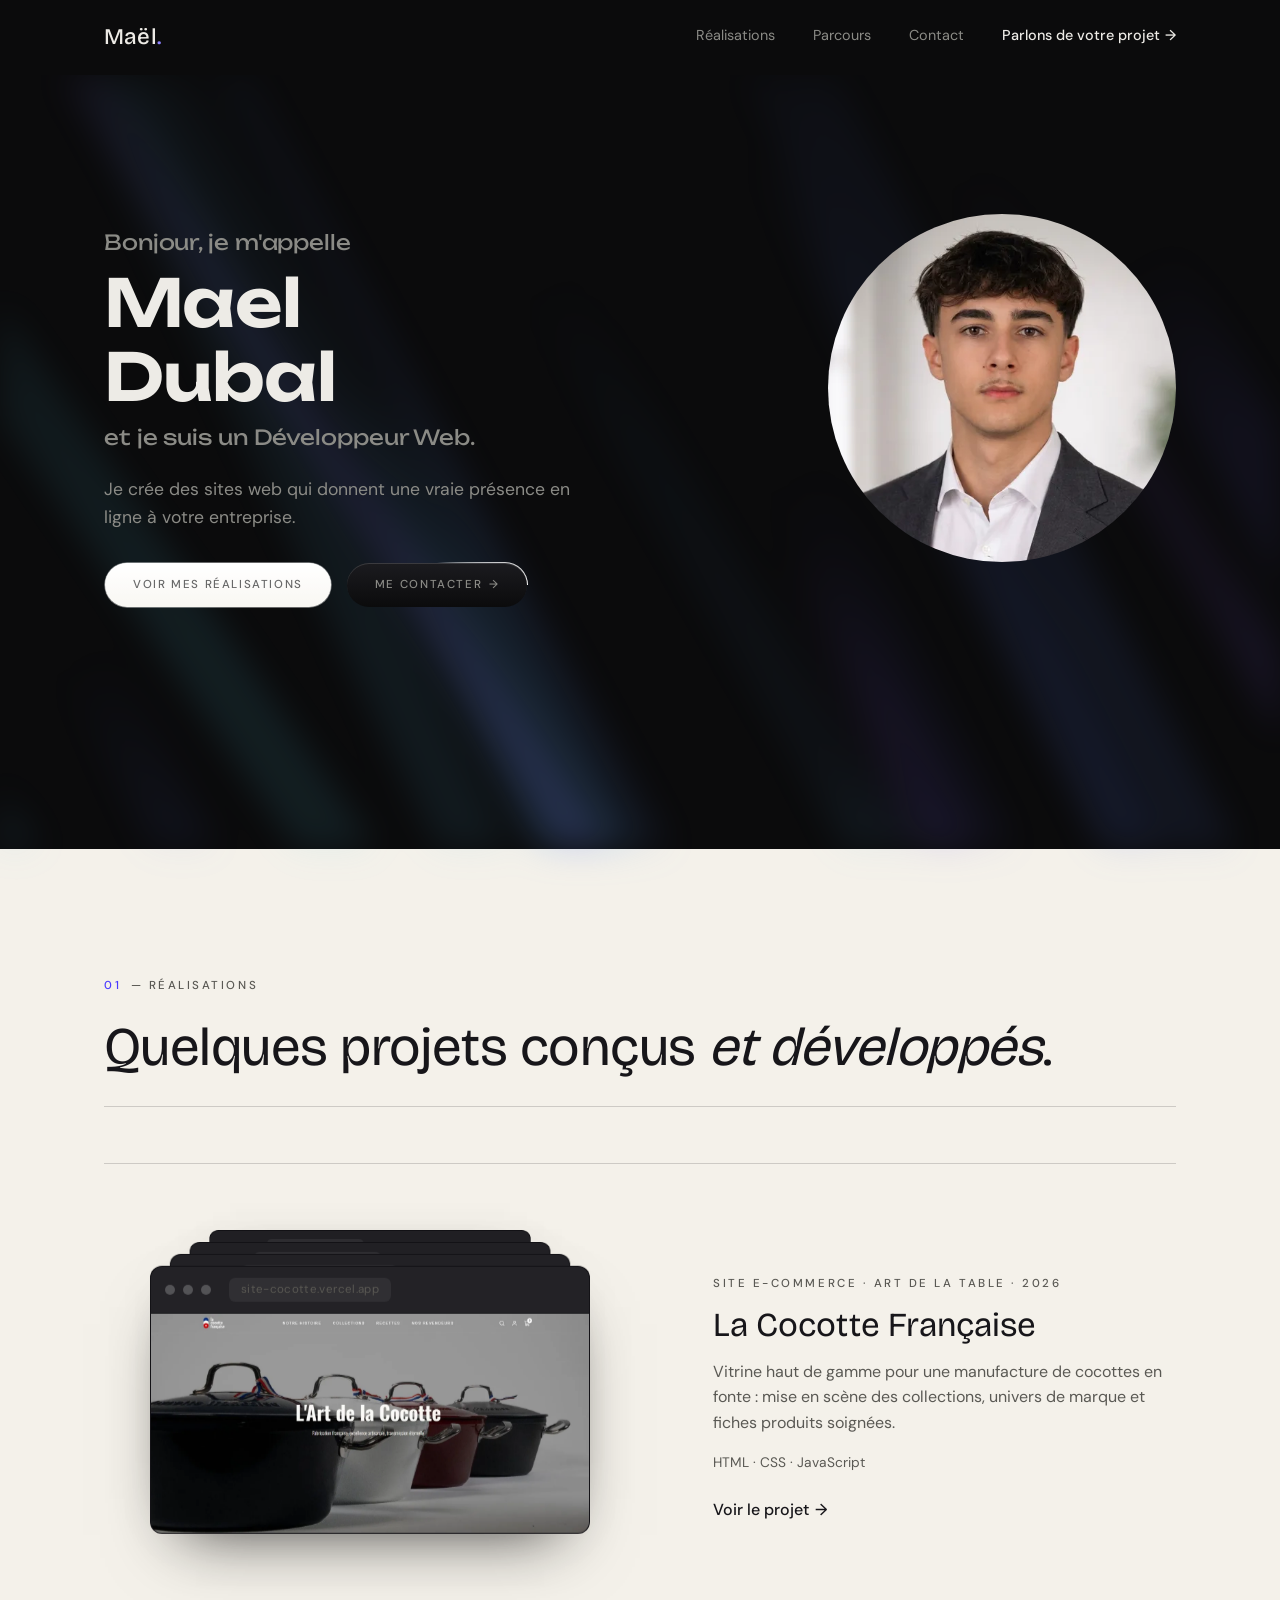
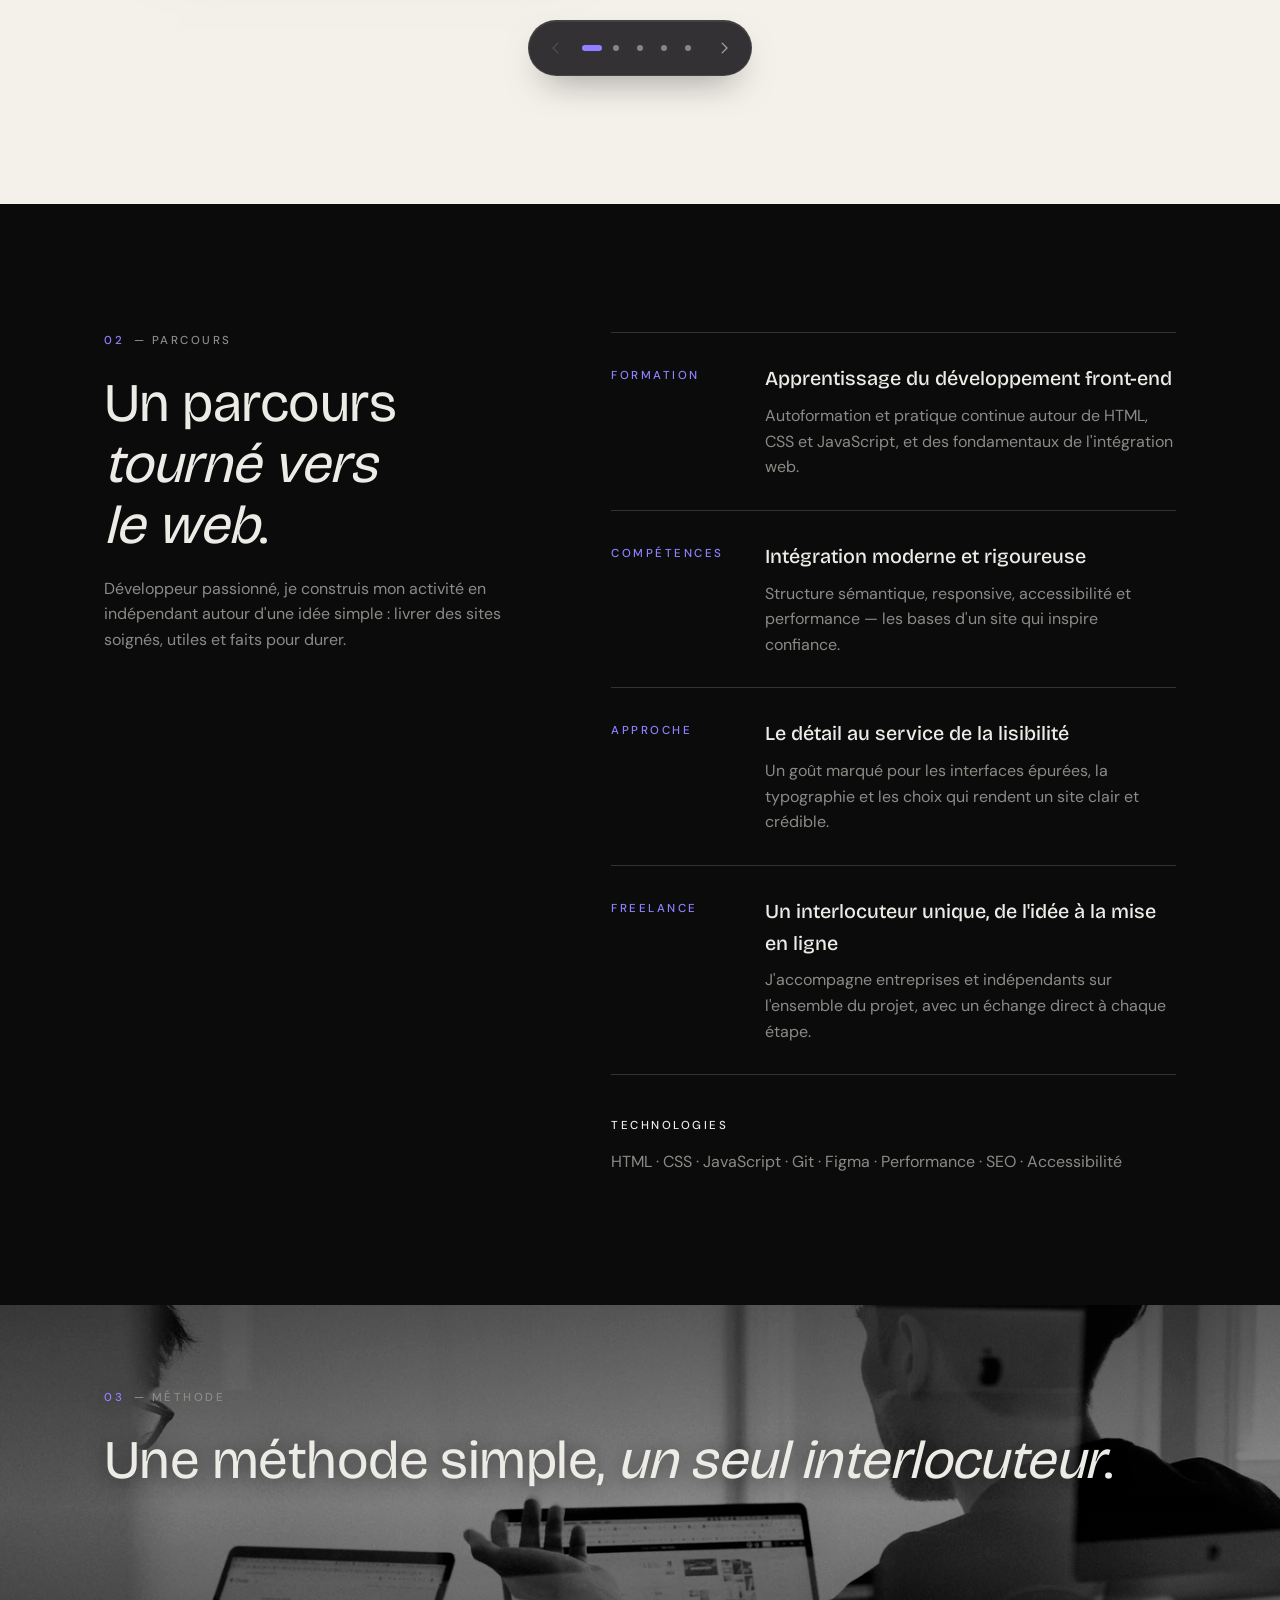
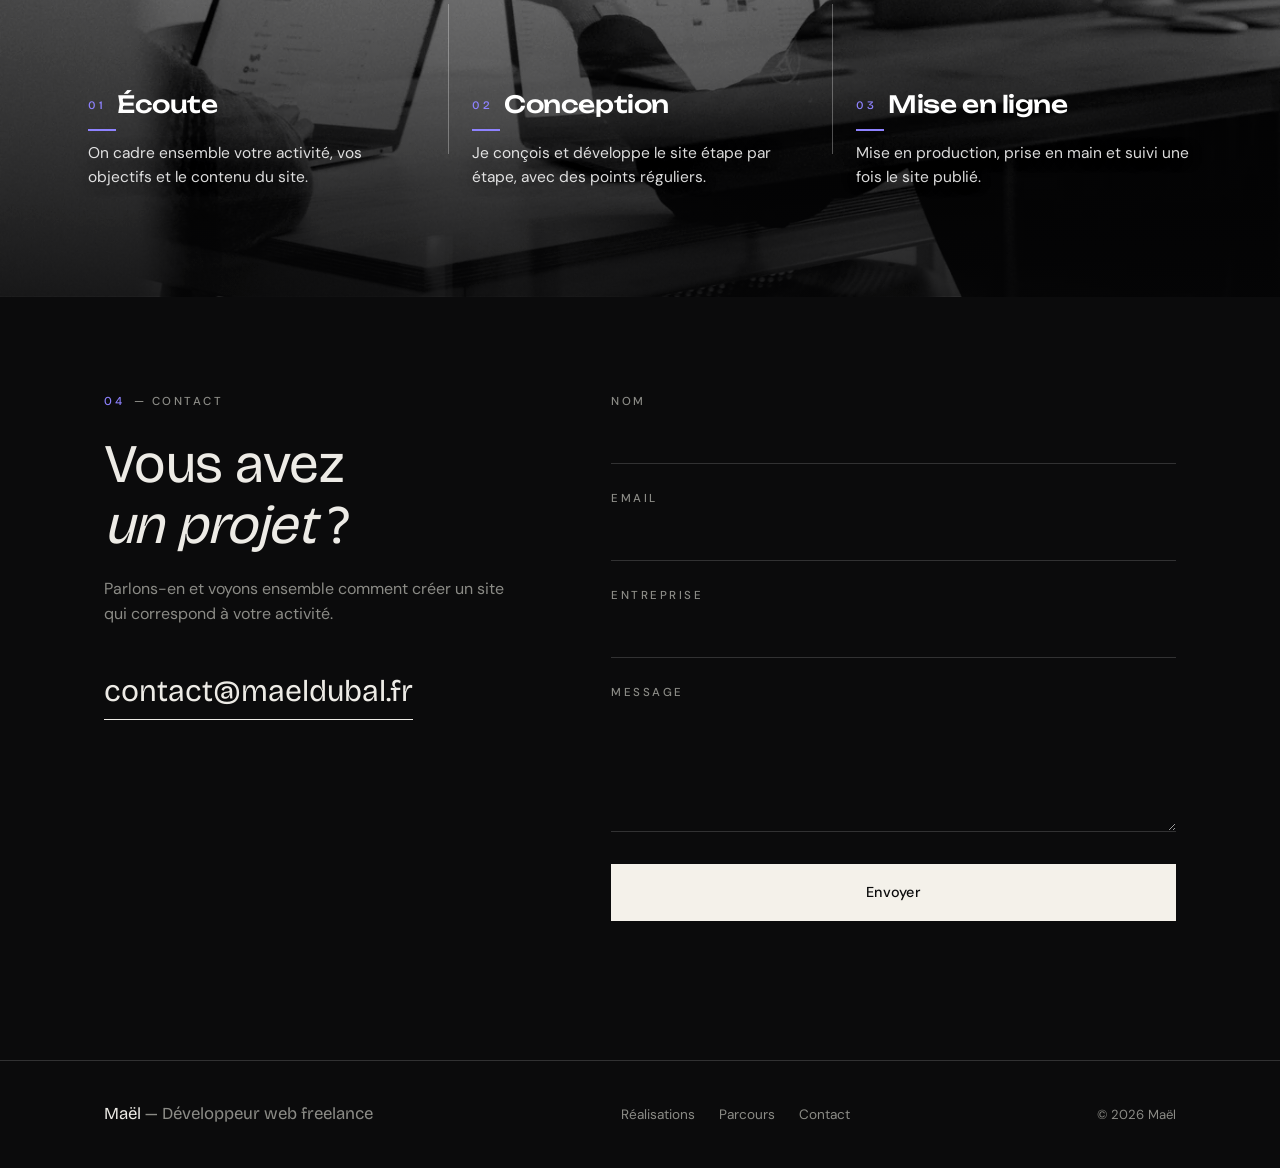
==== commit e2cd11e2: "modif page 404" ====
--- a/index.html
+++ b/index.html
@@ -175,7 +175,7 @@
                   decoding="async" />
               </div>
               <div class="case-card__data" hidden>
-                <p class="case__meta">Site vitrine · Lycée · 2026 <span class="case__wip">Maquette en cours</span></p>
+                <p class="case__meta">Site vitrine · Lycée · 2026</p>
                 <h3 class="case__title">Lycée Chanzy</h3>
                 <p class="case__desc">Formations, cadre de vie et vie lycéenne du premier lycée d'État des Ardennes,
                   présentés de façon claire et institutionnelle. Projet en cours de conception.</p>
@@ -231,13 +231,22 @@
           <div class="cases-deck__info" id="cases-info"></div>
         </div>
 
+        <!-- Flèches et pastilles réunies dans une seule capsule flottante.
+             Les chevrons sont en SVG : trait constant, alignement au pixel,
+             et couleur pilotée par currentColor. -->
         <div class="cases-deck__controls">
           <button class="cases-nav cases-nav--prev" type="button" aria-label="Réalisation précédente">
-            <span aria-hidden="true">←</span>
+            <svg viewBox="0 0 24 24" fill="none" aria-hidden="true" focusable="false">
+              <path d="M14.5 5.5 8 12l6.5 6.5" stroke="currentColor" stroke-width="1.7" stroke-linecap="round"
+                stroke-linejoin="round" />
+            </svg>
           </button>
           <div class="cases-deck__dots" id="cases-dots" role="tablist" aria-label="Choisir une réalisation"></div>
           <button class="cases-nav cases-nav--next" type="button" aria-label="Réalisation suivante">
-            <span aria-hidden="true">→</span>
+            <svg viewBox="0 0 24 24" fill="none" aria-hidden="true" focusable="false">
+              <path d="M9.5 5.5 16 12l-6.5 6.5" stroke="currentColor" stroke-width="1.7" stroke-linecap="round"
+                stroke-linejoin="round" />
+            </svg>
           </button>
         </div>
       </div>
--- a/css/base.css
+++ b/css/base.css
@@ -23,9 +23,6 @@
   --font-body:    "DM Sans", system-ui, -apple-system, "Segoe UI", Roboto, sans-serif;
   --font-display: "Bricolage Grotesque", "Segoe UI", system-ui, sans-serif;
   --font-hero:    "Unbounded", "Segoe UI", system-ui, sans-serif;
-  /* Mono : police système, aucune requête réseau. Réservée aux fragments
-     techniques (chemins d'URL, codes HTTP) — voir 404.html. */
-  --font-mono:    ui-monospace, "SFMono-Regular", Menlo, Consolas, "Liberation Mono", monospace;
 
   /* Rythme */
   --shell: 1200px;
--- a/css/sections.css
+++ b/css/sections.css
@@ -226,6 +226,9 @@
 .cases-deck__info { min-height: 220px; transition: opacity 0.18s var(--ease); }
 
 .case__meta { color: var(--muted); margin-bottom: 14px; }
+/* Pastille « travaux en cours » — plus employée actuellement, conservée
+   pour marquer un projet en chantier : ajouter
+   <span class="case__wip">Maquette en cours</span> dans son .case__meta. */
 .case__wip {
   display: inline-block;
   margin-left: 8px;
@@ -249,45 +252,92 @@
 .case__desc { color: var(--muted); max-width: 46ch; }
 .case__stack { color: var(--muted); font-size: 0.86rem; margin: 16px 0 24px; }
 
-/* Contrôles : flèches + pastilles, sous la pile */
+/* Contrôles : une seule capsule flottante sous la pile, qui réunit les deux
+   flèches et les pastilles. Verre fumé sombre sur la section claire : la
+   section est unie, donc le backdrop-filter n'a presque rien à flouter —
+   il n'est là que pour la teinte et pour le jour où la capsule chevauchera
+   du contenu. C'est la translucidité du fond qui fait l'effet.
+   `width: fit-content` + marges auto : la capsule épouse son contenu et se
+   centre, sans conteneur supplémentaire. */
 .cases-deck__controls {
   display: flex;
   align-items: center;
-  justify-content: center;
-  gap: 24px;
-  margin-top: clamp(28px, 4vw, 40px);
-}
-
-.cases-deck__dots { display: flex; align-items: center; gap: 10px; }
+  gap: 2px;
+  width: fit-content;
+  margin: clamp(28px, 4vw, 40px) auto 0;
+  padding: 5px;
+  border-radius: 999px;
+  background: rgba(14, 13, 17, 0.84);
+  border: 1px solid rgba(255, 255, 255, 0.09);
+  box-shadow:
+    0 16px 36px -16px rgba(11, 11, 12, 0.5),
+    inset 0 1px 0 rgba(255, 255, 255, 0.08);
+  -webkit-backdrop-filter: blur(16px) saturate(150%);
+  backdrop-filter: blur(16px) saturate(150%);
+}
+
+/* Pastilles : le bouton porte la zone tactile (24x44), la pastille visible
+   est un pseudo-élément. La pastille active s'allonge en capsule plutôt que
+   de changer de taille — le mouvement reste dans le bouton, donc aucune
+   ligne ne se décale. */
+.cases-deck__dots { display: flex; align-items: center; }
 .cases-deck__dot {
-  width: 8px;
-  height: 8px;
+  position: relative;
+  width: 24px;
+  height: 44px;
   padding: 0;
   border: 0;
+  border-radius: 999px;                  /* arrondit aussi l'anneau de focus */
+  background: none;
+  cursor: pointer;
+}
+.cases-deck__dot::after {
+  content: "";
+  position: absolute;
+  top: 50%;
+  left: 50%;
+  translate: -50% -50%;
+  width: 6px;
+  height: 6px;
   border-radius: 999px;
-  background: var(--rule);
-  cursor: pointer;
-  transition: background 0.2s var(--ease), transform 0.2s var(--ease);
-}
-.cases-deck__dot[aria-selected="true"] { background: var(--accent); transform: scale(1.35); }
-
+  background: rgba(237, 235, 230, 0.45);
+  transition: width 0.45s var(--ease), background 0.3s var(--ease);
+}
+.cases-deck__dot:hover::after { background: rgba(237, 235, 230, 0.7); }
+.cases-deck__dot[aria-selected="true"]::after {
+  width: 20px;
+  background: var(--accent-on-ink);
+}
+
+/* Flèches : aucune bordure, le disque n'apparaît qu'au survol. */
 .cases-nav {
   width: 44px;
   height: 44px;
   flex: none;
-  display: flex;
-  align-items: center;
-  justify-content: center;
-  border: 1px solid var(--rule);
+  display: grid;
+  place-items: center;
+  padding: 0;
+  border: 0;
   border-radius: 999px;
   background: transparent;
-  color: var(--fg);
-  font-size: 1.05rem;
+  color: rgba(237, 235, 230, 0.62);
   cursor: pointer;
-  transition: background 0.2s var(--ease), color 0.2s var(--ease), opacity 0.2s var(--ease);
-}
-.cases-nav:hover { background: var(--fg); color: var(--paper); border-color: var(--fg); }
-.cases-nav[disabled] { opacity: 0.35; cursor: default; pointer-events: none; }
+  transition: background 0.25s var(--ease), color 0.25s var(--ease),
+              opacity 0.25s var(--ease), transform 0.2s var(--ease);
+}
+.cases-nav svg { width: 18px; height: 18px; display: block; }
+
+/* La capsule est sombre alors que la section est claire : sans cette règle
+   l'anneau de focus hérite du currentColor de la section (#17161A) et
+   devient invisible sur le fond de la capsule — 1,4:1 mesuré. */
+.cases-nav:focus-visible,
+.cases-deck__dot:focus-visible {
+  outline: 2px solid var(--ink-fg);
+  outline-offset: 2px;
+}
+.cases-nav:hover { background: rgba(255, 255, 255, 0.1); color: var(--ink-fg); }
+.cases-nav:active { transform: scale(0.92); }
+.cases-nav[disabled] { opacity: 0.24; cursor: default; pointer-events: none; }
 
 /* --------------------------------------------------------------------- */
 /* Méthode — bande photo en trois zones                                  */
--- a/css/responsive.css
+++ b/css/responsive.css
@@ -110,23 +110,11 @@
   .contact__mail { font-size: 1.2rem; margin-top: 24px; }
 }
 
-/* 404 : le cadre navigateur passe sous le texte ------------------------ */
-@media (max-width: 900px) {
-  .nf { min-height: 0; align-items: flex-start; }
-  .nf__grid { grid-template-columns: 1fr; align-items: start; }
-  .nf__figure { max-width: 520px; width: 100%; }
-  .nf__title { max-width: 24ch; }
-}
-
-/* 404 : sommaire resserré — la colonne des numéros n'a plus à être large */
-@media (max-width: 560px) {
-  .map__link {
-    grid-template-columns: 42px minmax(0, 1fr) 22px;
-    gap: 0 14px;
-    padding: 22px 0 22px 13px;
-  }
-  .map__num { padding-top: 5px; }
-  .map__tag { margin: 8px 0 0; vertical-align: baseline; }
+/* 404 : en paysage sur mobile, la hauteur d'écran est trop faible pour un
+   chiffre à 21vw — on rend la main à la hauteur naturelle du contenu. */
+@media (max-height: 520px) and (orientation: landscape) {
+  .nf { padding-block: clamp(28px, 6vh, 48px); }
+  .nf__code { font-size: clamp(3.5rem, 13vh, 6rem); }
 }
 
 /* Mouvement réduit ----------------------------------------------------- */
@@ -138,10 +126,6 @@
   }
   .reveal { opacity: 1; transform: none; }
 
-  /* 404 : les deux diagonales du cadre vide sont tracées d'un trait plutôt
-     que dessinées progressivement. */
-  .nf__void line { animation: none !important; stroke-dashoffset: 0; }
-
   /* Le faisceau du bouton secondaire tourne en continu : sans cela la durée
      d'animation écrasée ci-dessus le ferait stroboscoper. On revient à la
      bordure fixe. */
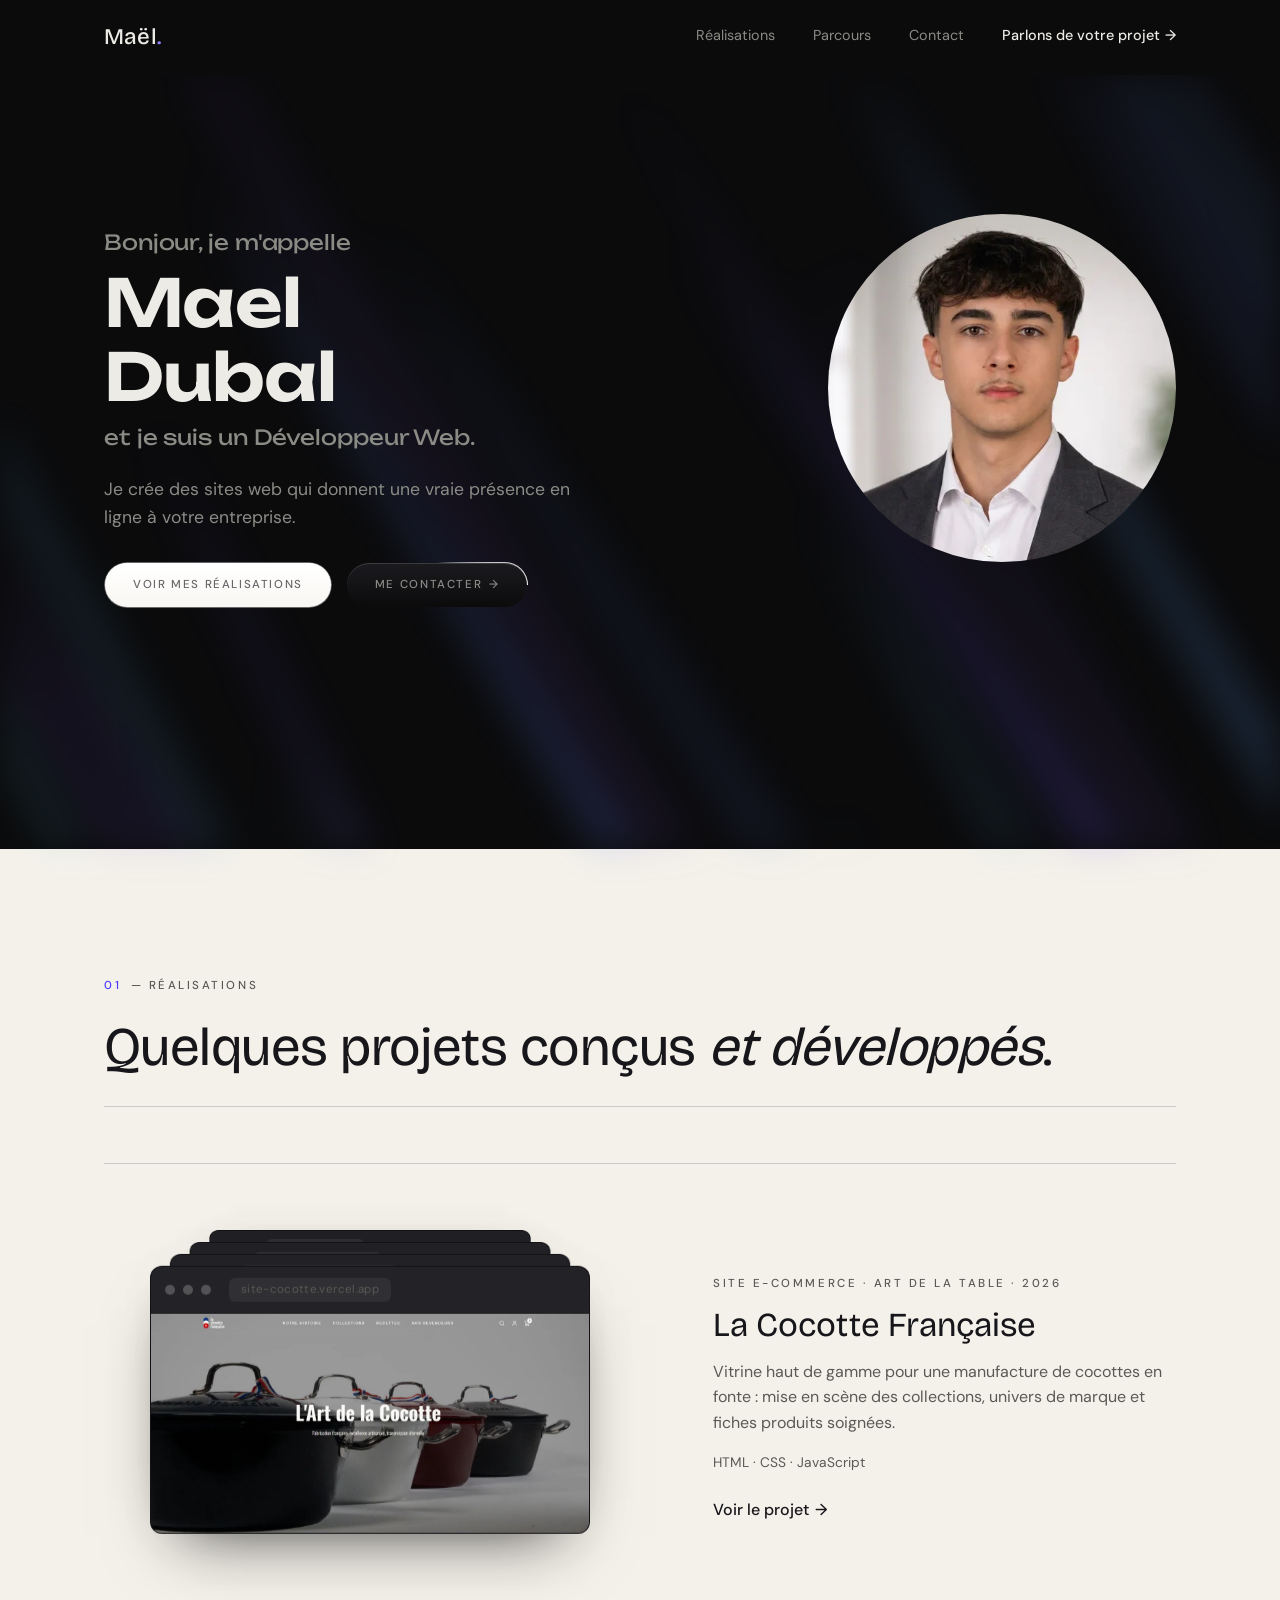
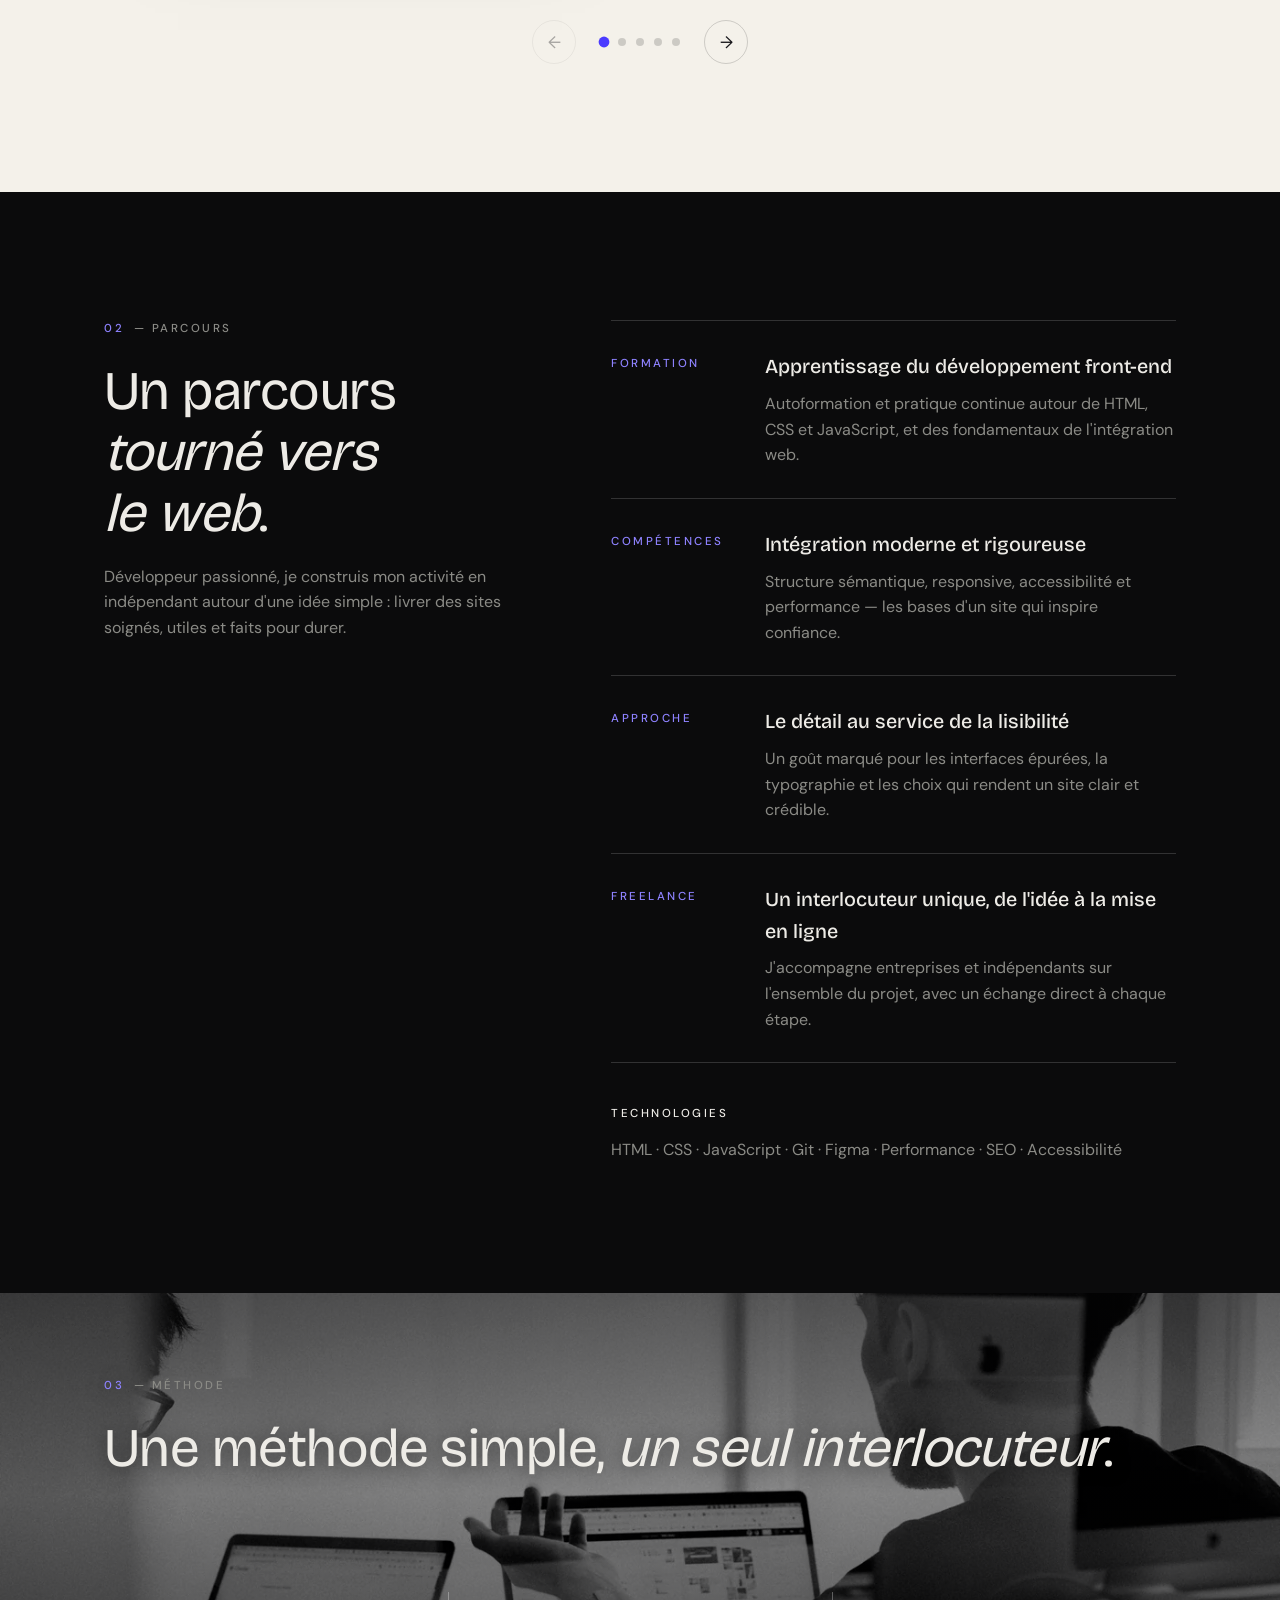
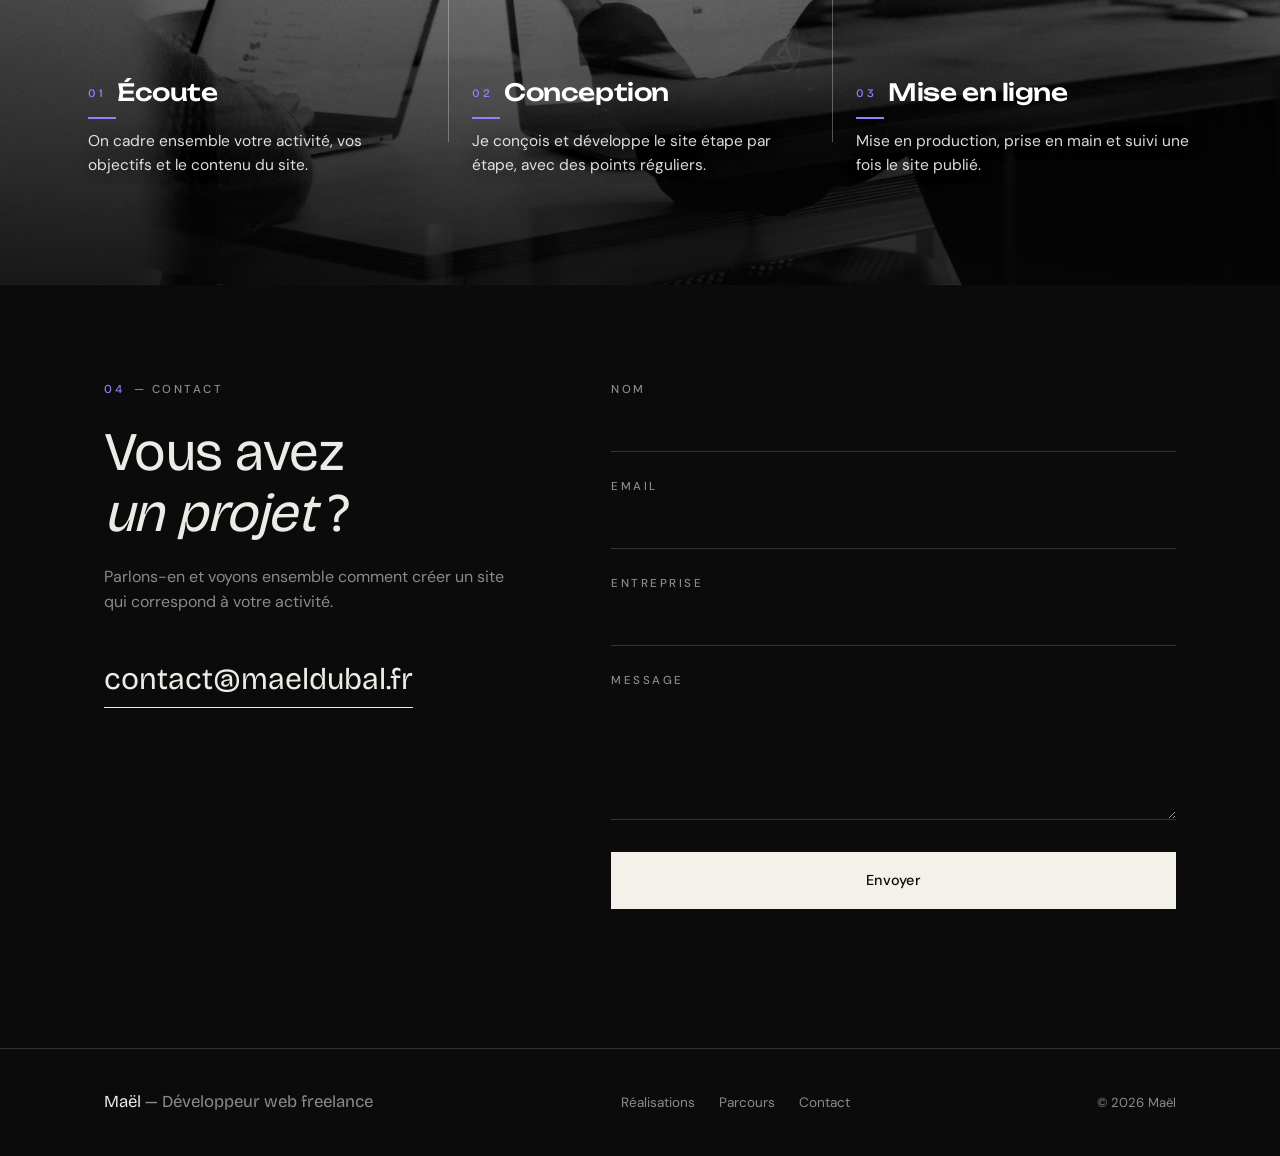
==== commit 38c341aa: "modif page 404" ====
--- a/index.html
+++ b/index.html
@@ -231,22 +231,13 @@
           <div class="cases-deck__info" id="cases-info"></div>
         </div>
 
-        <!-- Flèches et pastilles réunies dans une seule capsule flottante.
-             Les chevrons sont en SVG : trait constant, alignement au pixel,
-             et couleur pilotée par currentColor. -->
         <div class="cases-deck__controls">
           <button class="cases-nav cases-nav--prev" type="button" aria-label="Réalisation précédente">
-            <svg viewBox="0 0 24 24" fill="none" aria-hidden="true" focusable="false">
-              <path d="M14.5 5.5 8 12l6.5 6.5" stroke="currentColor" stroke-width="1.7" stroke-linecap="round"
-                stroke-linejoin="round" />
-            </svg>
+            <span aria-hidden="true">←</span>
           </button>
           <div class="cases-deck__dots" id="cases-dots" role="tablist" aria-label="Choisir une réalisation"></div>
           <button class="cases-nav cases-nav--next" type="button" aria-label="Réalisation suivante">
-            <svg viewBox="0 0 24 24" fill="none" aria-hidden="true" focusable="false">
-              <path d="M9.5 5.5 16 12l-6.5 6.5" stroke="currentColor" stroke-width="1.7" stroke-linecap="round"
-                stroke-linejoin="round" />
-            </svg>
+            <span aria-hidden="true">→</span>
           </button>
         </div>
       </div>
--- a/css/sections.css
+++ b/css/sections.css
@@ -252,92 +252,45 @@
 .case__desc { color: var(--muted); max-width: 46ch; }
 .case__stack { color: var(--muted); font-size: 0.86rem; margin: 16px 0 24px; }
 
-/* Contrôles : une seule capsule flottante sous la pile, qui réunit les deux
-   flèches et les pastilles. Verre fumé sombre sur la section claire : la
-   section est unie, donc le backdrop-filter n'a presque rien à flouter —
-   il n'est là que pour la teinte et pour le jour où la capsule chevauchera
-   du contenu. C'est la translucidité du fond qui fait l'effet.
-   `width: fit-content` + marges auto : la capsule épouse son contenu et se
-   centre, sans conteneur supplémentaire. */
+/* Contrôles : flèches + pastilles, sous la pile */
 .cases-deck__controls {
   display: flex;
   align-items: center;
-  gap: 2px;
-  width: fit-content;
-  margin: clamp(28px, 4vw, 40px) auto 0;
-  padding: 5px;
-  border-radius: 999px;
-  background: rgba(14, 13, 17, 0.84);
-  border: 1px solid rgba(255, 255, 255, 0.09);
-  box-shadow:
-    0 16px 36px -16px rgba(11, 11, 12, 0.5),
-    inset 0 1px 0 rgba(255, 255, 255, 0.08);
-  -webkit-backdrop-filter: blur(16px) saturate(150%);
-  backdrop-filter: blur(16px) saturate(150%);
-}
-
-/* Pastilles : le bouton porte la zone tactile (24x44), la pastille visible
-   est un pseudo-élément. La pastille active s'allonge en capsule plutôt que
-   de changer de taille — le mouvement reste dans le bouton, donc aucune
-   ligne ne se décale. */
-.cases-deck__dots { display: flex; align-items: center; }
+  justify-content: center;
+  gap: 24px;
+  margin-top: clamp(28px, 4vw, 40px);
+}
+
+.cases-deck__dots { display: flex; align-items: center; gap: 10px; }
 .cases-deck__dot {
-  position: relative;
-  width: 24px;
-  height: 44px;
+  width: 8px;
+  height: 8px;
   padding: 0;
   border: 0;
-  border-radius: 999px;                  /* arrondit aussi l'anneau de focus */
-  background: none;
+  border-radius: 999px;
+  background: var(--rule);
   cursor: pointer;
-}
-.cases-deck__dot::after {
-  content: "";
-  position: absolute;
-  top: 50%;
-  left: 50%;
-  translate: -50% -50%;
-  width: 6px;
-  height: 6px;
-  border-radius: 999px;
-  background: rgba(237, 235, 230, 0.45);
-  transition: width 0.45s var(--ease), background 0.3s var(--ease);
-}
-.cases-deck__dot:hover::after { background: rgba(237, 235, 230, 0.7); }
-.cases-deck__dot[aria-selected="true"]::after {
-  width: 20px;
-  background: var(--accent-on-ink);
-}
-
-/* Flèches : aucune bordure, le disque n'apparaît qu'au survol. */
+  transition: background 0.2s var(--ease), transform 0.2s var(--ease);
+}
+.cases-deck__dot[aria-selected="true"] { background: var(--accent); transform: scale(1.35); }
+
 .cases-nav {
   width: 44px;
   height: 44px;
   flex: none;
-  display: grid;
-  place-items: center;
-  padding: 0;
-  border: 0;
+  display: flex;
+  align-items: center;
+  justify-content: center;
+  border: 1px solid var(--rule);
   border-radius: 999px;
   background: transparent;
-  color: rgba(237, 235, 230, 0.62);
+  color: var(--fg);
+  font-size: 1.05rem;
   cursor: pointer;
-  transition: background 0.25s var(--ease), color 0.25s var(--ease),
-              opacity 0.25s var(--ease), transform 0.2s var(--ease);
-}
-.cases-nav svg { width: 18px; height: 18px; display: block; }
-
-/* La capsule est sombre alors que la section est claire : sans cette règle
-   l'anneau de focus hérite du currentColor de la section (#17161A) et
-   devient invisible sur le fond de la capsule — 1,4:1 mesuré. */
-.cases-nav:focus-visible,
-.cases-deck__dot:focus-visible {
-  outline: 2px solid var(--ink-fg);
-  outline-offset: 2px;
-}
-.cases-nav:hover { background: rgba(255, 255, 255, 0.1); color: var(--ink-fg); }
-.cases-nav:active { transform: scale(0.92); }
-.cases-nav[disabled] { opacity: 0.24; cursor: default; pointer-events: none; }
+  transition: background 0.2s var(--ease), color 0.2s var(--ease), opacity 0.2s var(--ease);
+}
+.cases-nav:hover { background: var(--fg); color: var(--paper); border-color: var(--fg); }
+.cases-nav[disabled] { opacity: 0.35; cursor: default; pointer-events: none; }
 
 /* --------------------------------------------------------------------- */
 /* Méthode — bande photo en trois zones                                  */
